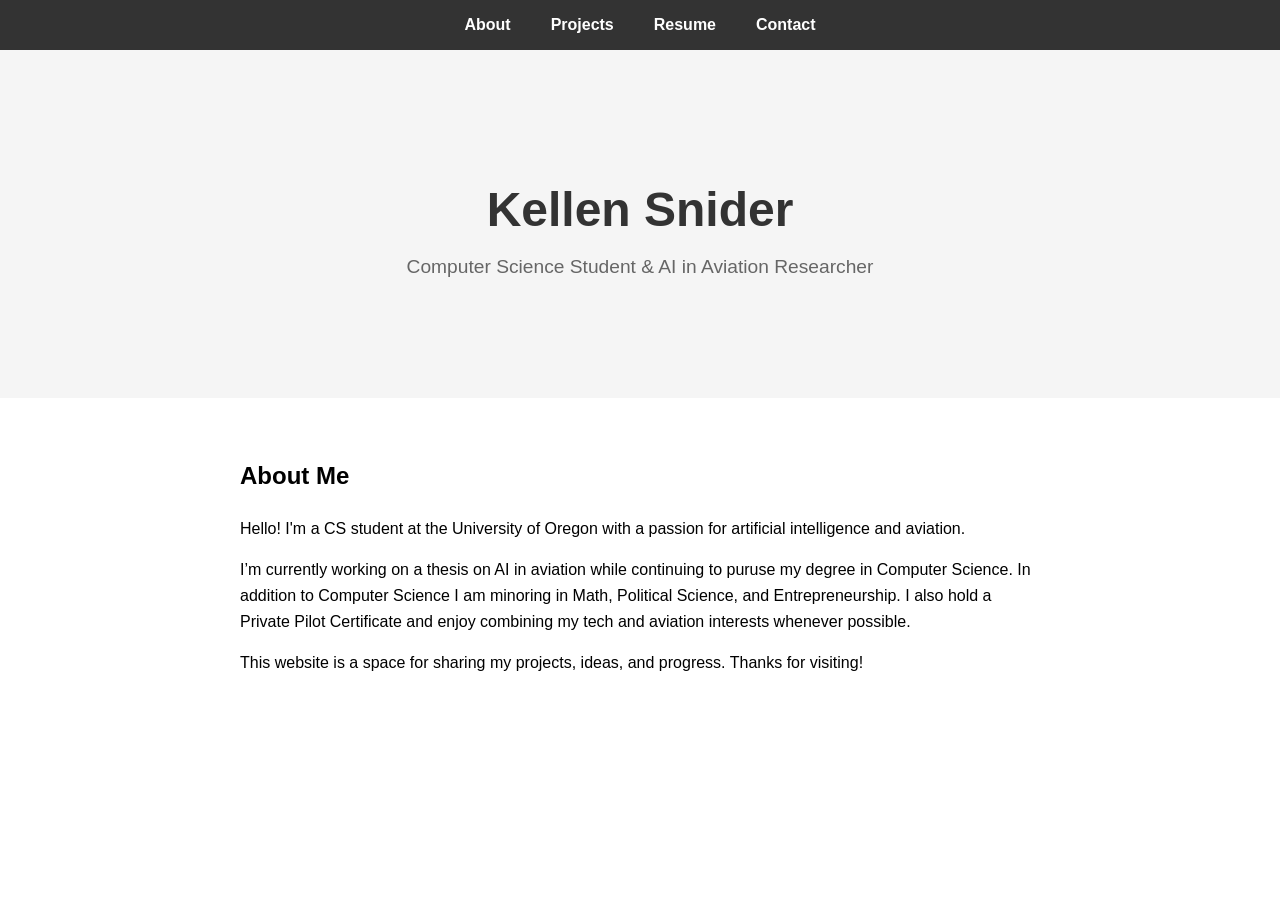
==== index.html @ f3669390 "Initial commit" ====
<!DOCTYPE html>
<html lang="en">
<head>
  <meta charset="UTF-8" />
  <meta name="viewport" content="width=device-width, initial-scale=1.0"/>
  <title>About Me</title>
  <link rel="stylesheet" href="styles.css" /> <!-- Optional: external CSS file -->
  <style>
    body {
      margin: 0;
      font-family: Arial, sans-serif;
    }

    nav {
      background-color: #333;
      padding: 1em;
    }

    nav ul {
      list-style: none;
      display: flex;
      justify-content: center;
      margin: 0;
      padding: 0;
    }

    nav ul li {
      margin: 0 20px;
    }

    nav ul li a {
      color: white;
      text-decoration: none;
      font-weight: bold;
    }

    nav ul li a:hover {
      color: #00bcd4;
    }

    .hero {
      text-align: center;
      padding: 100px 20px;
      background: #f5f5f5;
      color: #333;
    }

    .hero h1 {
      font-size: 3em;
      margin-bottom: 0.2em;
    }

    .hero p {
      font-size: 1.2em;
      color: #666;
    }

    .content {
      padding: 40px;
      max-width: 800px;
      margin: auto;
      line-height: 1.6;
    }
  </style>
</head>
<body>

  <!-- Navigation Bar -->
  <nav>
    <ul>
      <li><a href="index.html">About</a></li>
      <li><a href="projects.html">Projects</a></li>
      <li><a href="resume.html">Resume</a></li>
      <li><a href="contact.html">Contact</a></li>
    </ul>
  </nav>

  <!-- Hero Section -->
  <header class="hero">
    <h1>Kellen Snider</h1>
    <p>Computer Science Student & AI in Aviation Researcher</p>
  </header>

  <!-- About Page Content -->
  <div class="content">
    <h2>About Me</h2>
    <p>Hello! I'm a CS student at the University of Oregon with a passion for artificial intelligence and aviation.</p>
    <p>I’m currently working on a thesis on AI in aviation while continuing to puruse my degree in Computer Science. In addition to Computer Science I am minoring in Math, Political Science, and Entrepreneurship. I also hold a Private Pilot Certificate and enjoy combining my tech and aviation interests whenever possible.</p>
    <p>This website is a space for sharing my projects, ideas, and progress. Thanks for visiting!</p>
  </div>

</body>
</html>
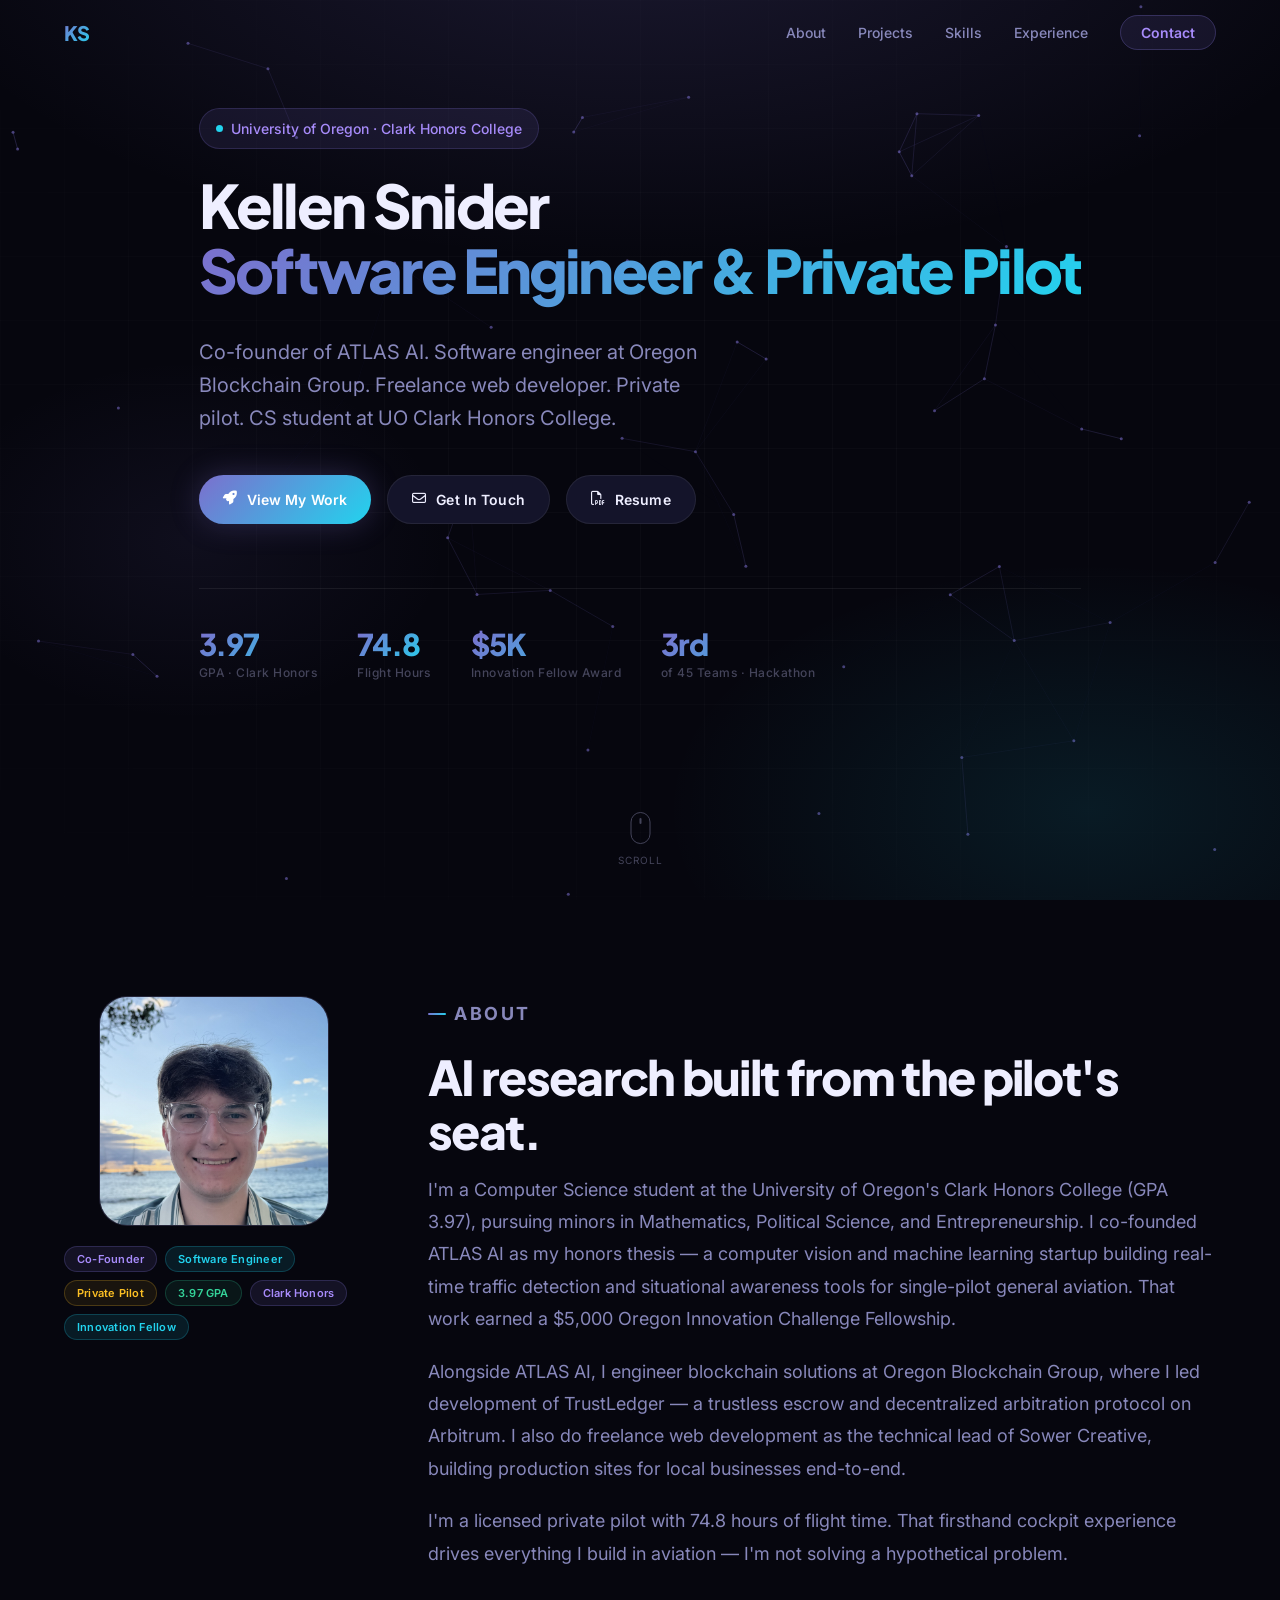
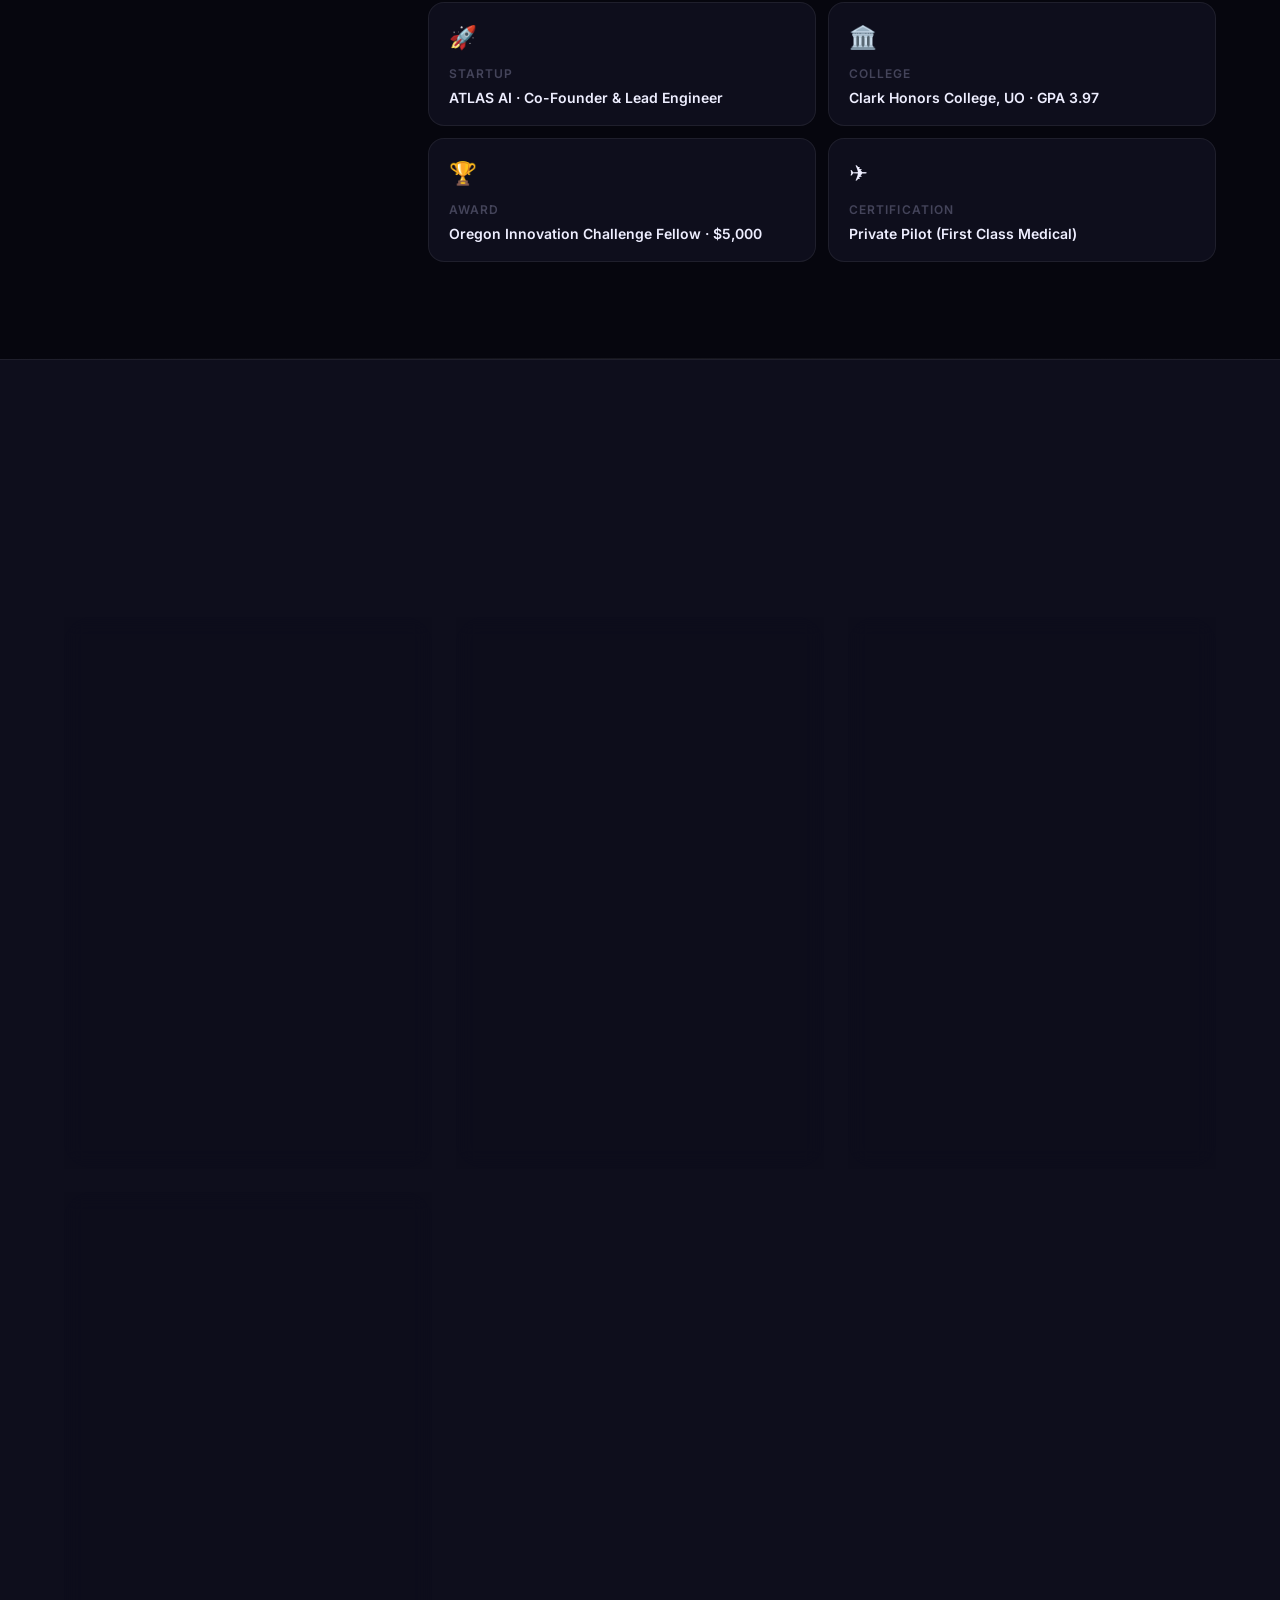
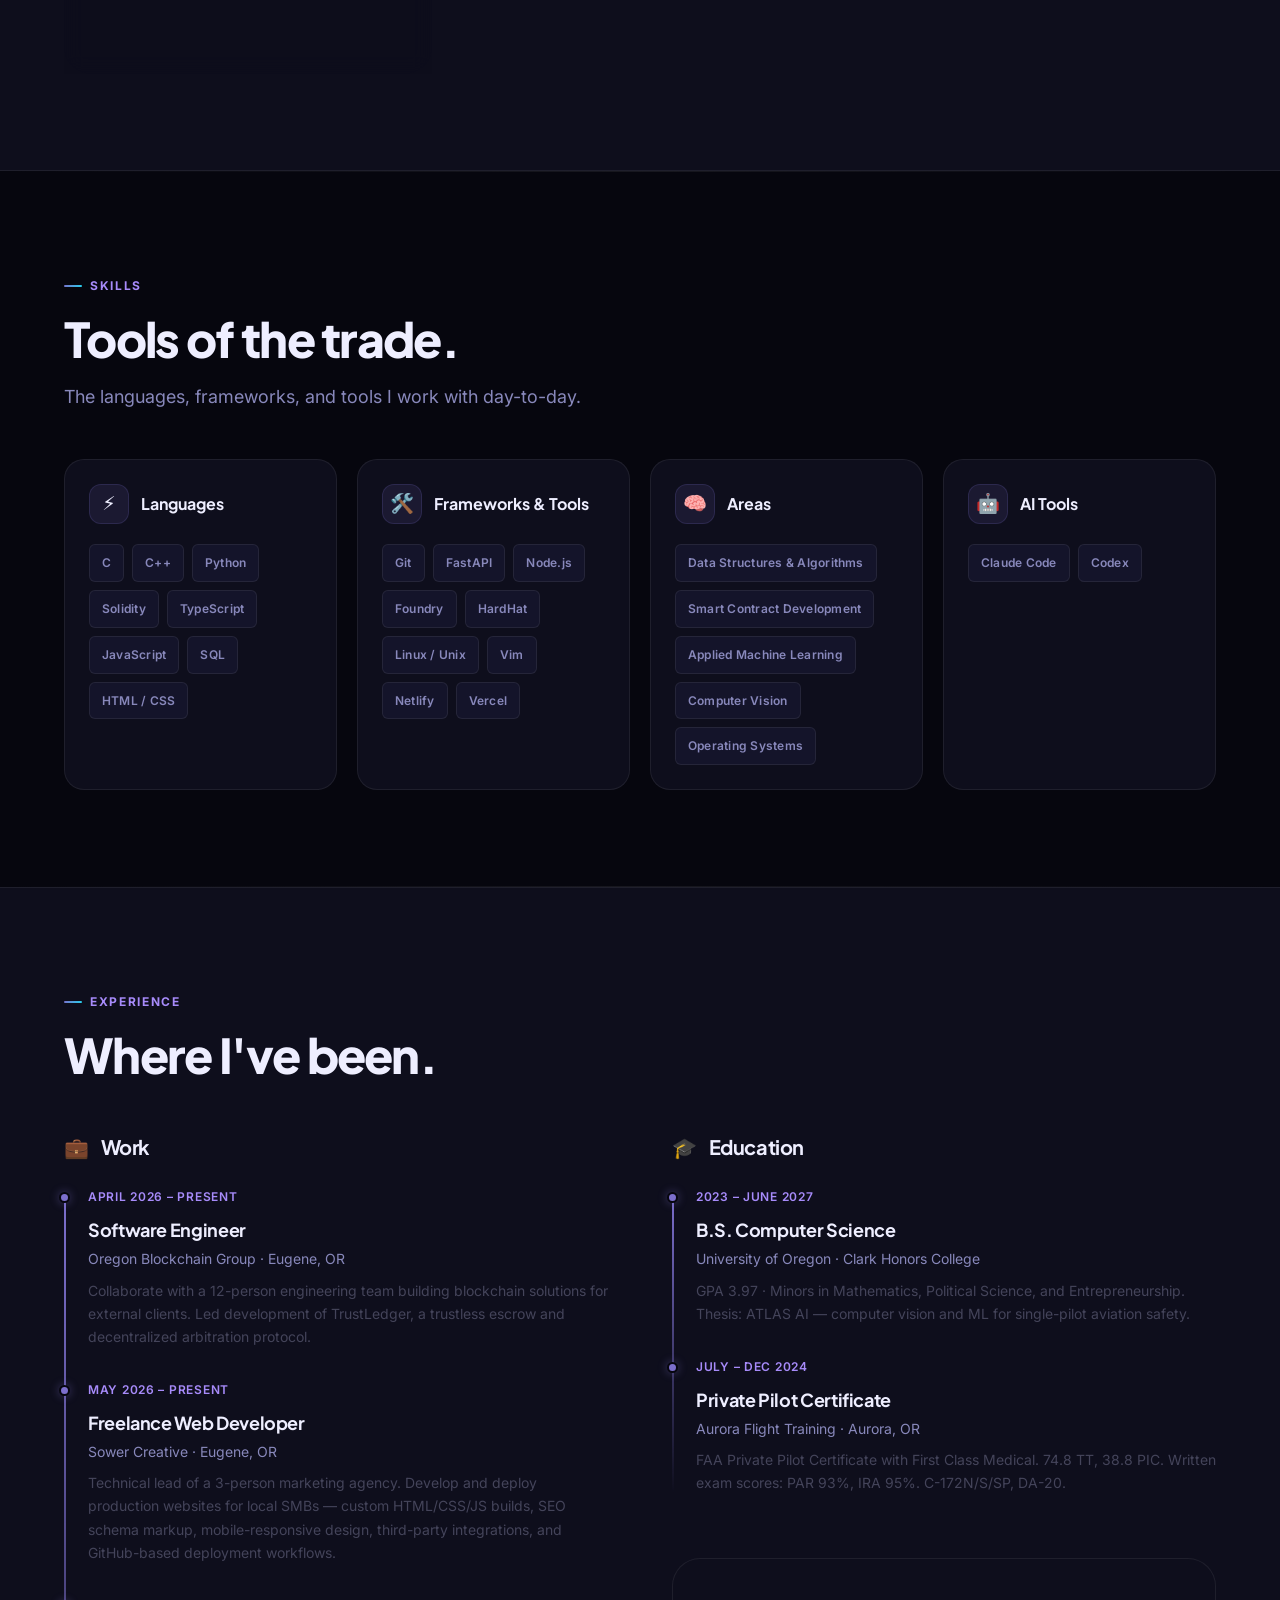
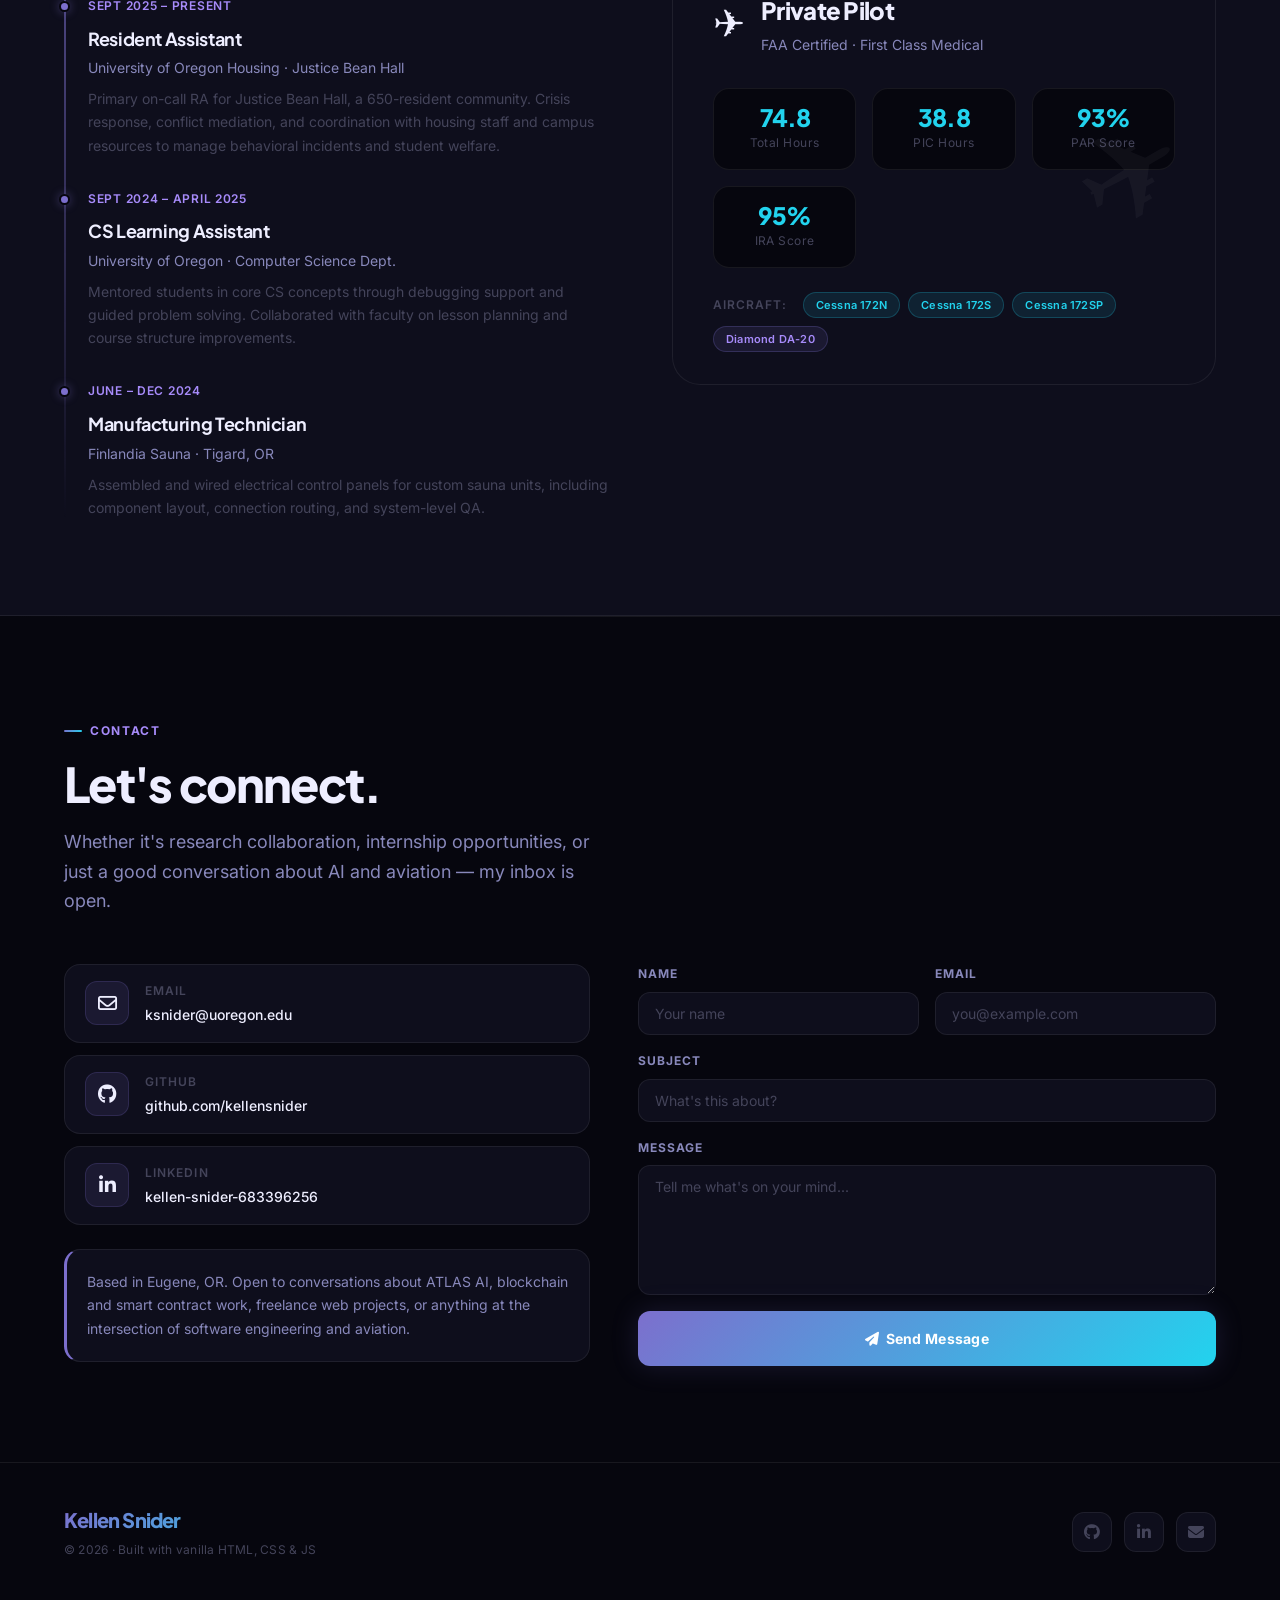
==== commit d292a765: "Update website with latest content and assets Co-Authored-By: Claude Sonnet 4.6 <noreply@anthropic.c" ====
--- a/index.html
+++ b/index.html
@@ -2,93 +2,803 @@
 <html lang="en">
 <head>
   <meta charset="UTF-8" />
-  <meta name="viewport" content="width=device-width, initial-scale=1.0"/>
-  <title>About Me</title>
-  <link rel="stylesheet" href="styles.css" /> <!-- Optional: external CSS file -->
-  <style>
-    body {
-      margin: 0;
-      font-family: Arial, sans-serif;
-    }
-
-    nav {
-      background-color: #333;
-      padding: 1em;
-    }
-
-    nav ul {
-      list-style: none;
-      display: flex;
-      justify-content: center;
-      margin: 0;
-      padding: 0;
-    }
-
-    nav ul li {
-      margin: 0 20px;
-    }
-
-    nav ul li a {
-      color: white;
-      text-decoration: none;
-      font-weight: bold;
-    }
-
-    nav ul li a:hover {
-      color: #00bcd4;
-    }
-
-    .hero {
-      text-align: center;
-      padding: 100px 20px;
-      background: #f5f5f5;
-      color: #333;
-    }
-
-    .hero h1 {
-      font-size: 3em;
-      margin-bottom: 0.2em;
-    }
-
-    .hero p {
-      font-size: 1.2em;
-      color: #666;
-    }
-
-    .content {
-      padding: 40px;
-      max-width: 800px;
-      margin: auto;
-      line-height: 1.6;
-    }
-  </style>
+  <meta name="viewport" content="width=device-width, initial-scale=1.0" />
+  <title>Kellen Snider — CS Student &amp; AI Researcher</title>
+  <meta name="description" content="Kellen Snider — Computer Science student at University of Oregon, AI in aviation researcher, and private pilot building at the intersection of intelligent systems and flight." />
+  <meta name="theme-color" content="#06060e" />
+
+  <!-- Open Graph -->
+  <meta property="og:title"       content="Kellen Snider — CS Student &amp; AI Researcher" />
+  <meta property="og:description" content="Portfolio of Kellen Snider: CS student, AI in aviation researcher, private pilot." />
+  <meta property="og:type"        content="website" />
+
+  <!-- Fonts -->
+  <link rel="preconnect" href="https://fonts.googleapis.com" />
+  <link rel="preconnect" href="https://fonts.gstatic.com" crossorigin />
+  <link href="https://fonts.googleapis.com/css2?family=Plus+Jakarta+Sans:wght@400;500;600;700;800&family=Inter:wght@400;500;600&display=swap" rel="stylesheet" />
+
+  <!-- Icons -->
+  <link rel="stylesheet" href="https://cdnjs.cloudflare.com/ajax/libs/font-awesome/6.5.0/css/all.min.css" />
+
+  <!-- Stylesheet -->
+  <link rel="stylesheet" href="style.css" />
 </head>
-<body>
-
-  <!-- Navigation Bar -->
-  <nav>
-    <ul>
-      <li><a href="index.html">About</a></li>
-      <li><a href="projects.html">Projects</a></li>
-      <li><a href="resume.html">Resume</a></li>
-      <li><a href="contact.html">Contact</a></li>
-    </ul>
+<body class="loading">
+
+  <!-- =============================================
+       PAGE LOADER
+       ============================================= -->
+  <div id="page-loader" class="page-loader" role="status" aria-label="Loading">
+    <div class="loader-inner">
+      <span class="loader-logo">KS</span>
+      <div class="loader-bar"><div class="loader-bar-fill"></div></div>
+    </div>
+  </div>
+
+  <!-- =============================================
+       NAVIGATION
+       ============================================= -->
+  <nav id="main-nav" class="nav" aria-label="Main navigation">
+    <div class="nav-inner">
+      <a href="#hero" class="nav-logo" aria-label="Kellen Snider – home">KS</a>
+
+      <button
+        id="nav-toggle"
+        class="nav-toggle"
+        aria-label="Toggle navigation menu"
+        aria-controls="nav-links"
+        aria-expanded="false"
+      >
+        <span></span>
+        <span></span>
+        <span></span>
+      </button>
+
+      <ul id="nav-links" class="nav-links" role="list">
+        <li><a href="#about"      class="nav-link">About</a></li>
+        <li><a href="#projects"   class="nav-link">Projects</a></li>
+        <li><a href="#skills"     class="nav-link">Skills</a></li>
+        <li><a href="#experience" class="nav-link">Experience</a></li>
+        <li><a href="#contact"    class="nav-cta">Contact</a></li>
+      </ul>
+    </div>
   </nav>
 
-  <!-- Hero Section -->
-  <header class="hero">
-    <h1>Kellen Snider</h1>
-    <p>Computer Science Student & AI in Aviation Researcher</p>
-  </header>
-
-  <!-- About Page Content -->
-  <div class="content">
-    <h2>About Me</h2>
-    <p>Hello! I'm a CS student at the University of Oregon with a passion for artificial intelligence and aviation.</p>
-    <p>I’m currently working on a thesis on AI in aviation while continuing to puruse my degree in Computer Science. In addition to Computer Science I am minoring in Math, Political Science, and Entrepreneurship. I also hold a Private Pilot Certificate and enjoy combining my tech and aviation interests whenever possible.</p>
-    <p>This website is a space for sharing my projects, ideas, and progress. Thanks for visiting!</p>
-  </div>
-
+  <main>
+
+    <!-- =============================================
+         HERO
+         ============================================= -->
+    <section id="hero" class="hero" aria-label="Introduction">
+      <canvas id="hero-canvas" aria-hidden="true"></canvas>
+      <div class="hero-gradient-layer" aria-hidden="true"></div>
+      <div class="hero-grid-layer"     aria-hidden="true"></div>
+
+      <div class="hero-content">
+        <div class="hero-badge" aria-label="Affiliation">
+          <span class="badge-pulse" aria-hidden="true"></span>
+          University of Oregon &middot; Clark Honors College
+        </div>
+
+        <h1 class="hero-title">
+          <span class="hero-title-line1">Kellen Snider</span>
+          <span class="hero-title-line2">Software Engineer &amp; Private&nbsp;Pilot</span>
+        </h1>
+
+        <p class="hero-subtitle">
+          Co-founder of ATLAS AI. Software engineer at Oregon Blockchain Group.
+          Freelance web developer. Private pilot. CS student at UO Clark Honors College.
+        </p>
+
+        <div class="hero-actions">
+          <a href="#projects" class="btn btn-primary">
+            <i class="fa-solid fa-rocket" aria-hidden="true"></i>
+            View My Work
+          </a>
+          <a href="#contact" class="btn btn-secondary">
+            <i class="fa-regular fa-envelope" aria-hidden="true"></i>
+            Get In Touch
+          </a>
+          <a href="Kellen Snider Resume - Spring 2026.pdf" download class="btn btn-secondary">
+            <i class="fa-regular fa-file-pdf" aria-hidden="true"></i>
+            Resume
+          </a>
+        </div>
+
+        <div class="hero-stats" aria-label="Quick stats">
+          <div class="hero-stat">
+            <div class="hero-stat-number">3.97</div>
+            <div class="hero-stat-label">GPA &middot; Clark Honors</div>
+          </div>
+          <div class="hero-stat">
+            <div class="hero-stat-number">74.8</div>
+            <div class="hero-stat-label">Flight Hours</div>
+          </div>
+          <div class="hero-stat">
+            <div class="hero-stat-number">$5K</div>
+            <div class="hero-stat-label">Innovation Fellow Award</div>
+          </div>
+          <div class="hero-stat">
+            <div class="hero-stat-number">3rd</div>
+            <div class="hero-stat-label">of 45 Teams &middot; Hackathon</div>
+          </div>
+        </div>
+      </div>
+
+      <div class="scroll-hint" aria-hidden="true">
+        <div class="scroll-mouse"><div class="scroll-wheel"></div></div>
+        <span>Scroll</span>
+      </div>
+    </section>
+
+    <!-- =============================================
+         ABOUT
+         ============================================= -->
+    <section id="about" class="section" aria-label="About me">
+      <div class="container">
+        <div class="about-layout">
+
+          <!-- Sidebar / Avatar -->
+          <div class="about-sidebar reveal">
+            <div class="about-avatar" aria-label="Kellen Snider">
+              <img src="IMG_7885.jpeg" alt="Kellen Snider" class="avatar-photo" />
+            </div>
+            <div class="about-badges" aria-label="Tags">
+              <span class="chip chip-purple">Co-Founder</span>
+              <span class="chip chip-cyan">Software Engineer</span>
+              <span class="chip chip-amber">Private Pilot</span>
+              <span class="chip chip-emerald">3.97 GPA</span>
+              <span class="chip chip-purple">Clark Honors</span>
+              <span class="chip chip-cyan">Innovation Fellow</span>
+            </div>
+          </div>
+
+          <!-- Text content -->
+          <div class="about-text">
+            <div class="reveal">
+              <p class="section-eyebrow">About</p>
+              <h2 class="section-title">AI research built from the pilot's seat.</h2>
+            </div>
+
+            <div class="reveal reveal-delay-1">
+              <p>
+                I'm a Computer Science student at the University of Oregon's Clark Honors College
+                (GPA 3.97), pursuing minors in Mathematics, Political Science, and Entrepreneurship.
+                I co-founded ATLAS AI as my honors thesis — a computer vision and machine learning
+                startup building real-time traffic detection and situational awareness tools for
+                single-pilot general aviation. That work earned a $5,000 Oregon Innovation Challenge
+                Fellowship.
+              </p>
+              <p>
+                Alongside ATLAS AI, I engineer blockchain solutions at Oregon Blockchain Group,
+                where I led development of TrustLedger — a trustless escrow and decentralized
+                arbitration protocol on Arbitrum. I also do freelance web development as the
+                technical lead of Sower Creative, building production sites for local businesses
+                end-to-end.
+              </p>
+              <p>
+                I'm a licensed private pilot with 74.8 hours of flight time. That firsthand
+                cockpit experience drives everything I build in aviation — I'm not solving a
+                hypothetical problem.
+              </p>
+            </div>
+
+            <div class="about-highlights reveal reveal-delay-2" aria-label="Key facts">
+              <div class="highlight-card">
+                <span class="highlight-icon" aria-hidden="true">🚀</span>
+                <div class="highlight-label">Startup</div>
+                <div class="highlight-value">ATLAS AI &middot; Co-Founder &amp; Lead Engineer</div>
+              </div>
+              <div class="highlight-card">
+                <span class="highlight-icon" aria-hidden="true">🏛️</span>
+                <div class="highlight-label">College</div>
+                <div class="highlight-value">Clark Honors College, UO &middot; GPA 3.97</div>
+              </div>
+              <div class="highlight-card">
+                <span class="highlight-icon" aria-hidden="true">🏆</span>
+                <div class="highlight-label">Award</div>
+                <div class="highlight-value">Oregon Innovation Challenge Fellow &middot; $5,000</div>
+              </div>
+              <div class="highlight-card">
+                <span class="highlight-icon" aria-hidden="true">✈️</span>
+                <div class="highlight-label">Certification</div>
+                <div class="highlight-value">Private Pilot (First Class Medical)</div>
+              </div>
+            </div>
+          </div>
+
+        </div>
+      </div>
+    </section>
+
+    <div class="section-divider" aria-hidden="true"></div>
+
+    <!-- =============================================
+         PROJECTS
+         ============================================= -->
+    <section id="projects" class="section projects-section" aria-label="Projects">
+      <div class="container">
+
+        <div class="projects-header">
+          <div class="reveal">
+            <p class="section-eyebrow">Projects</p>
+            <h2 class="section-title">What I've been building.</h2>
+          </div>
+          <a
+            href="https://github.com/kellensnider"
+            target="_blank"
+            rel="noopener noreferrer"
+            class="btn btn-secondary reveal"
+            aria-label="View all projects on GitHub"
+          >
+            <i class="fa-brands fa-github" aria-hidden="true"></i>
+            GitHub Profile
+          </a>
+        </div>
+
+        <div class="projects-grid">
+
+          <!-- Project 1 -->
+          <article class="project-card reveal">
+            <div class="project-top">
+              <div class="project-icon" aria-hidden="true">📈</div>
+              <div class="project-actions">
+                <a
+                  href="https://github.com/kellensnider/Quackhacks2025_Market_Confidence"
+                  target="_blank"
+                  rel="noopener noreferrer"
+                  class="icon-btn"
+                  aria-label="View Market Confidence Analyzer on GitHub"
+                >
+                  <i class="fa-brands fa-github" aria-hidden="true"></i>
+                </a>
+              </div>
+            </div>
+            <div class="project-award" aria-label="Award">🏆 3rd Place &mdash; QuackHacks 2025</div>
+            <h3 class="project-title">Market Confidence Analyzer</h3>
+            <p class="project-desc">
+              Real-time market confidence scoring system (0&ndash;100) that merges stock, crypto,
+              housing, bonds, and Polymarket data via a FastAPI backend and streamlined HTML/JS
+              interface. Built as a 2-person team in 24 hours, placing 3rd out of 45 teams.
+            </p>
+            <div class="project-tags" aria-label="Technologies">
+              <span class="tag">Python</span>
+              <span class="tag">FastAPI</span>
+              <span class="tag">REST APIs</span>
+              <span class="tag">HTML/JS</span>
+              <span class="tag">Polymarket</span>
+              <span class="tag">Data Aggregation</span>
+            </div>
+          </article>
+
+          <!-- Project 2 -->
+          <article class="project-card reveal reveal-delay-1">
+            <div class="project-top">
+              <div class="project-icon" aria-hidden="true">🛩️</div>
+              <div class="project-actions">
+                <a
+                  href="https://docs.google.com/document/d/1oKL0tudjO8QIQTPwwU-XqL9Qgk79S9ug/edit?usp=sharing"
+                  target="_blank"
+                  rel="noopener noreferrer"
+                  class="icon-btn"
+                  aria-label="View thesis"
+                >
+                  <i class="fa-solid fa-arrow-up-right-from-square" aria-hidden="true"></i>
+                </a>
+              </div>
+            </div>
+            <div class="project-award" aria-label="Award">🏆 Oregon Innovation Challenge Fellow &middot; $5,000</div>
+            <h3 class="project-title">ATLAS AI</h3>
+            <p class="project-desc">
+              Co-Founder &amp; Lead Engineer. Building computer vision and ML systems for
+              real-time traffic detection and enhanced situational awareness in single-pilot
+              general aviation, targeting integration with live cockpit displays. Leading a
+              small engineering team across UO faculty, certified flight instructors, and
+              aviation industry advisors. Clark Honors College thesis.
+            </p>
+            <div class="project-tags" aria-label="Technologies">
+              <span class="tag">Computer Vision</span>
+              <span class="tag">Machine Learning</span>
+              <span class="tag">Python</span>
+              <span class="tag">Real-Time Systems</span>
+              <span class="tag">Aviation</span>
+            </div>
+          </article>
+
+          <!-- Project: TrustLedger -->
+          <article class="project-card reveal reveal-delay-2">
+            <div class="project-top">
+              <div class="project-icon" aria-hidden="true">⛓️</div>
+              <div class="project-actions"></div>
+            </div>
+            <div class="project-award" aria-label="Type">🔗 Oregon Blockchain Group</div>
+            <h3 class="project-title">TrustLedger</h3>
+            <p class="project-desc">
+              Trustless escrow and decentralized arbitration protocol on Arbitrum, built with
+              Solidity, Foundry, and HardHat. On-chain arbitration via Chainlink VRF with staked
+              juror committees, slashing, and a 72-hour appeal mechanism. Hybrid IPFS/on-chain
+              storage with tamper-evident document hashing and linear partial-completion payouts.
+            </p>
+            <div class="project-tags" aria-label="Technologies">
+              <span class="tag">Solidity</span>
+              <span class="tag">Arbitrum</span>
+              <span class="tag">Foundry</span>
+              <span class="tag">HardHat</span>
+              <span class="tag">Chainlink VRF</span>
+              <span class="tag">IPFS</span>
+            </div>
+          </article>
+
+          <!-- Project 4 -->
+          <article class="project-card reveal reveal-delay-3">
+            <div class="project-top">
+              <div class="project-icon" aria-hidden="true">🏕️</div>
+              <div class="project-actions">
+                <a
+                  href="https://trailfeathers.github.io"
+                  target="_blank"
+                  rel="noopener noreferrer"
+                  class="icon-btn"
+                  aria-label="Visit TrailFeathers live site"
+                >
+                  <i class="fa-solid fa-arrow-up-right-from-square" aria-hidden="true"></i>
+                </a>
+                <a
+                  href="https://github.com/trailfeathers/trailfeathers.github.io"
+                  target="_blank"
+                  rel="noopener noreferrer"
+                  class="icon-btn"
+                  aria-label="View TrailFeathers on GitHub"
+                >
+                  <i class="fa-brands fa-github" aria-hidden="true"></i>
+                </a>
+              </div>
+            </div>
+            <div class="project-award" aria-label="Type">👥 4-Person Collaborative Project</div>
+            <h3 class="project-title">TrailFeathers</h3>
+            <p class="project-desc">
+              Full-stack backpacking trip planner for outdoor enthusiasts. Manage gear inventories
+              by category and weight, create collaborative trips, invite fellow hikers, and get
+              AI-generated trail summaries powered by the OpenAI API — all backed by a Flask +
+              PostgreSQL stack.
+            </p>
+            <div class="project-tags" aria-label="Technologies">
+              <span class="tag">Python</span>
+              <span class="tag">Flask</span>
+              <span class="tag">PostgreSQL</span>
+              <span class="tag">JavaScript</span>
+              <span class="tag">OpenAI API</span>
+              <span class="tag">HTML/CSS</span>
+            </div>
+          </article>
+
+        </div>
+      </div>
+    </section>
+
+    <div class="section-divider" aria-hidden="true"></div>
+
+    <!-- =============================================
+         SKILLS
+         ============================================= -->
+    <section id="skills" class="section" aria-label="Skills and technologies">
+      <div class="container">
+
+        <div class="reveal">
+          <p class="section-eyebrow">Skills</p>
+          <h2 class="section-title">Tools of the trade.</h2>
+          <p class="section-subtitle">The languages, frameworks, and tools I work with day-to-day.</p>
+        </div>
+
+        <div class="skills-grid" aria-label="Skill categories">
+
+          <div class="skill-category reveal reveal-delay-1">
+            <div class="skill-cat-header">
+              <div class="skill-cat-icon" aria-hidden="true">⚡</div>
+              <h3 class="skill-cat-title">Languages</h3>
+            </div>
+            <div class="skill-pills">
+              <span class="skill-pill">C</span>
+              <span class="skill-pill">C++</span>
+              <span class="skill-pill">Python</span>
+              <span class="skill-pill">Solidity</span>
+              <span class="skill-pill">TypeScript</span>
+              <span class="skill-pill">JavaScript</span>
+              <span class="skill-pill">SQL</span>
+              <span class="skill-pill">HTML / CSS</span>
+            </div>
+          </div>
+
+          <div class="skill-category reveal reveal-delay-2">
+            <div class="skill-cat-header">
+              <div class="skill-cat-icon" aria-hidden="true">🛠️</div>
+              <h3 class="skill-cat-title">Frameworks &amp; Tools</h3>
+            </div>
+            <div class="skill-pills">
+              <span class="skill-pill">Git</span>
+              <span class="skill-pill">FastAPI</span>
+              <span class="skill-pill">Node.js</span>
+              <span class="skill-pill">Foundry</span>
+              <span class="skill-pill">HardHat</span>
+              <span class="skill-pill">Linux / Unix</span>
+              <span class="skill-pill">Vim</span>
+              <span class="skill-pill">Netlify</span>
+              <span class="skill-pill">Vercel</span>
+            </div>
+          </div>
+
+          <div class="skill-category reveal reveal-delay-3">
+            <div class="skill-cat-header">
+              <div class="skill-cat-icon" aria-hidden="true">🧠</div>
+              <h3 class="skill-cat-title">Areas</h3>
+            </div>
+            <div class="skill-pills">
+              <span class="skill-pill">Data Structures &amp; Algorithms</span>
+              <span class="skill-pill">Smart Contract Development</span>
+              <span class="skill-pill">Applied Machine Learning</span>
+              <span class="skill-pill">Computer Vision</span>
+              <span class="skill-pill">Operating Systems</span>
+            </div>
+          </div>
+
+          <div class="skill-category reveal reveal-delay-4">
+            <div class="skill-cat-header">
+              <div class="skill-cat-icon" aria-hidden="true">🤖</div>
+              <h3 class="skill-cat-title">AI Tools</h3>
+            </div>
+            <div class="skill-pills">
+              <span class="skill-pill">Claude Code</span>
+              <span class="skill-pill">Codex</span>
+            </div>
+          </div>
+
+        </div>
+      </div>
+    </section>
+
+    <div class="section-divider" aria-hidden="true"></div>
+
+    <!-- =============================================
+         EXPERIENCE
+         ============================================= -->
+    <section id="experience" class="section experience-section" aria-label="Experience and education">
+      <div class="container">
+
+        <div class="reveal">
+          <p class="section-eyebrow">Experience</p>
+          <h2 class="section-title">Where I've been.</h2>
+        </div>
+
+        <div class="timeline-layout">
+
+          <!-- Work -->
+          <div>
+            <h3 class="timeline-col-title reveal">
+              <span class="timeline-col-title-icon" aria-hidden="true">💼</span>
+              Work
+            </h3>
+            <div class="timeline">
+
+              <div class="timeline-item reveal">
+                <div class="timeline-dot" aria-hidden="true"></div>
+                <p class="timeline-period">April 2026 &ndash; Present</p>
+                <h4 class="timeline-role">Software Engineer</h4>
+                <p class="timeline-org">Oregon Blockchain Group &middot; Eugene, OR</p>
+                <p class="timeline-notes">
+                  Collaborate with a 12-person engineering team building blockchain solutions
+                  for external clients. Led development of TrustLedger, a trustless escrow
+                  and decentralized arbitration protocol.
+                </p>
+              </div>
+
+              <div class="timeline-item reveal reveal-delay-1">
+                <div class="timeline-dot" aria-hidden="true"></div>
+                <p class="timeline-period">May 2026 &ndash; Present</p>
+                <h4 class="timeline-role">Freelance Web Developer</h4>
+                <p class="timeline-org">Sower Creative &middot; Eugene, OR</p>
+                <p class="timeline-notes">
+                  Technical lead of a 3-person marketing agency. Develop and deploy production
+                  websites for local SMBs — custom HTML/CSS/JS builds, SEO schema markup,
+                  mobile-responsive design, third-party integrations, and GitHub-based
+                  deployment workflows.
+                </p>
+              </div>
+
+              <div class="timeline-item reveal reveal-delay-2">
+                <div class="timeline-dot" aria-hidden="true"></div>
+                <p class="timeline-period">Sept 2025 &ndash; Present</p>
+                <h4 class="timeline-role">Resident Assistant</h4>
+                <p class="timeline-org">University of Oregon Housing &middot; Justice Bean Hall</p>
+                <p class="timeline-notes">
+                  Primary on-call RA for Justice Bean Hall, a 650-resident community. Crisis
+                  response, conflict mediation, and coordination with housing staff and campus
+                  resources to manage behavioral incidents and student welfare.
+                </p>
+              </div>
+
+              <div class="timeline-item reveal reveal-delay-3">
+                <div class="timeline-dot" aria-hidden="true"></div>
+                <p class="timeline-period">Sept 2024 &ndash; April 2025</p>
+                <h4 class="timeline-role">CS Learning Assistant</h4>
+                <p class="timeline-org">University of Oregon &middot; Computer Science Dept.</p>
+                <p class="timeline-notes">
+                  Mentored students in core CS concepts through debugging support and guided
+                  problem solving. Collaborated with faculty on lesson planning and course
+                  structure improvements.
+                </p>
+              </div>
+
+              <div class="timeline-item reveal reveal-delay-4">
+                <div class="timeline-dot" aria-hidden="true"></div>
+                <p class="timeline-period">June &ndash; Dec 2024</p>
+                <h4 class="timeline-role">Manufacturing Technician</h4>
+                <p class="timeline-org">Finlandia Sauna &middot; Tigard, OR</p>
+                <p class="timeline-notes">
+                  Assembled and wired electrical control panels for custom sauna units,
+                  including component layout, connection routing, and system-level QA.
+                </p>
+              </div>
+
+            </div>
+          </div>
+
+          <!-- Education + Aviation -->
+          <div>
+            <h3 class="timeline-col-title reveal">
+              <span class="timeline-col-title-icon" aria-hidden="true">🎓</span>
+              Education
+            </h3>
+            <div class="timeline">
+
+              <div class="timeline-item reveal">
+                <div class="timeline-dot" aria-hidden="true"></div>
+                <p class="timeline-period">2023 &ndash; June 2027</p>
+                <h4 class="timeline-role">B.S. Computer Science</h4>
+                <p class="timeline-org">University of Oregon &middot; Clark Honors College</p>
+                <p class="timeline-notes">
+                  GPA 3.97 &middot; Minors in Mathematics, Political Science, and Entrepreneurship.
+                  Thesis: ATLAS AI — computer vision and ML for single-pilot aviation safety.
+                </p>
+              </div>
+
+              <div class="timeline-item reveal reveal-delay-1">
+                <div class="timeline-dot" aria-hidden="true"></div>
+                <p class="timeline-period">July &ndash; Dec 2024</p>
+                <h4 class="timeline-role">Private Pilot Certificate</h4>
+                <p class="timeline-org">Aurora Flight Training &middot; Aurora, OR</p>
+                <p class="timeline-notes">
+                  FAA Private Pilot Certificate with First Class Medical. 74.8 TT, 38.8 PIC.
+                  Written exam scores: PAR 93%, IRA 95%. C-172N/S/SP, DA-20.
+                </p>
+              </div>
+
+            </div>
+
+            <!-- Aviation stats card -->
+            <div class="aviation-card reveal reveal-delay-2" aria-label="Aviation credentials">
+              <div class="aviation-header">
+                <span class="aviation-icon" aria-hidden="true">✈️</span>
+                <div>
+                  <h4 class="aviation-card-title">Private Pilot</h4>
+                  <p class="aviation-card-sub">FAA Certified &middot; First Class Medical</p>
+                </div>
+              </div>
+
+              <div class="aviation-stats" aria-label="Flight statistics">
+                <div class="av-stat">
+                  <div class="av-stat-num">74.8</div>
+                  <div class="av-stat-label">Total Hours</div>
+                </div>
+                <div class="av-stat">
+                  <div class="av-stat-num">38.8</div>
+                  <div class="av-stat-label">PIC Hours</div>
+                </div>
+                <div class="av-stat">
+                  <div class="av-stat-num">93%</div>
+                  <div class="av-stat-label">PAR Score</div>
+                </div>
+                <div class="av-stat">
+                  <div class="av-stat-num">95%</div>
+                  <div class="av-stat-label">IRA Score</div>
+                </div>
+              </div>
+
+              <div class="aviation-aircraft" aria-label="Aircraft flown">
+                <span class="aviation-aircraft-label">Aircraft:</span>
+                <span class="chip chip-cyan">Cessna 172N</span>
+                <span class="chip chip-cyan">Cessna 172S</span>
+                <span class="chip chip-cyan">Cessna 172SP</span>
+                <span class="chip chip-purple">Diamond DA-20</span>
+              </div>
+            </div>
+
+          </div>
+        </div>
+
+      </div>
+    </section>
+
+    <div class="section-divider" aria-hidden="true"></div>
+
+    <!-- =============================================
+         CONTACT
+         ============================================= -->
+    <section id="contact" class="section" aria-label="Contact">
+      <div class="container">
+
+        <div class="reveal">
+          <p class="section-eyebrow">Contact</p>
+          <h2 class="section-title">Let's connect.</h2>
+          <p class="section-subtitle">
+            Whether it's research collaboration, internship opportunities, or just a good
+            conversation about AI and aviation — my inbox is open.
+          </p>
+        </div>
+
+        <div class="contact-layout">
+
+          <!-- Info -->
+          <div>
+            <div class="contact-items reveal reveal-delay-1">
+
+              <a href="mailto:ksnider@uoregon.edu" class="contact-item" aria-label="Send email">
+                <div class="contact-item-icon" aria-hidden="true">
+                  <i class="fa-regular fa-envelope"></i>
+                </div>
+                <div>
+                  <div class="contact-item-label">Email</div>
+                  <div class="contact-item-value">ksnider@uoregon.edu</div>
+                </div>
+              </a>
+
+              <a
+                href="https://github.com/kellensnider"
+                target="_blank"
+                rel="noopener noreferrer"
+                class="contact-item"
+                aria-label="GitHub profile"
+              >
+                <div class="contact-item-icon" aria-hidden="true">
+                  <i class="fa-brands fa-github"></i>
+                </div>
+                <div>
+                  <div class="contact-item-label">GitHub</div>
+                  <div class="contact-item-value">github.com/kellensnider</div>
+                </div>
+              </a>
+
+              <a
+                href="https://www.linkedin.com/in/kellen-snider-683396256/"
+                target="_blank"
+                rel="noopener noreferrer"
+                class="contact-item"
+                aria-label="LinkedIn profile"
+              >
+                <div class="contact-item-icon" aria-hidden="true">
+                  <i class="fa-brands fa-linkedin-in"></i>
+                </div>
+                <div>
+                  <div class="contact-item-label">LinkedIn</div>
+                  <div class="contact-item-value">kellen-snider-683396256</div>
+                </div>
+              </a>
+
+            </div>
+
+            <div class="contact-note reveal reveal-delay-2">
+              Based in Eugene, OR. Open to conversations about ATLAS AI, blockchain and smart
+              contract work, freelance web projects, or anything at the intersection of software
+              engineering and aviation.
+            </div>
+          </div>
+
+          <!-- Form -->
+          <form
+            id="contact-form"
+            class="contact-form reveal reveal-delay-2"
+            novalidate
+            aria-label="Contact form"
+          >
+            <div class="form-row">
+              <div class="form-group">
+                <label class="form-label" for="contact-name">Name</label>
+                <input
+                  id="contact-name"
+                  class="form-input"
+                  type="text"
+                  name="name"
+                  placeholder="Your name"
+                  required
+                  autocomplete="name"
+                />
+              </div>
+              <div class="form-group">
+                <label class="form-label" for="contact-email">Email</label>
+                <input
+                  id="contact-email"
+                  class="form-input"
+                  type="email"
+                  name="email"
+                  placeholder="you@example.com"
+                  required
+                  autocomplete="email"
+                />
+              </div>
+            </div>
+
+            <div class="form-group">
+              <label class="form-label" for="contact-subject">Subject</label>
+              <input
+                id="contact-subject"
+                class="form-input"
+                type="text"
+                name="subject"
+                placeholder="What's this about?"
+              />
+            </div>
+
+            <div class="form-group">
+              <label class="form-label" for="contact-message">Message</label>
+              <textarea
+                id="contact-message"
+                class="form-textarea"
+                name="message"
+                placeholder="Tell me what's on your mind..."
+                required
+              ></textarea>
+            </div>
+
+            <button type="submit" class="btn-form">
+              <i class="fa-solid fa-paper-plane" aria-hidden="true"></i>
+              &nbsp;Send Message
+            </button>
+          </form>
+
+        </div>
+      </div>
+    </section>
+
+  </main>
+
+  <!-- =============================================
+       FOOTER
+       ============================================= -->
+  <footer class="footer" aria-label="Site footer">
+    <div class="footer-inner">
+      <div class="footer-left">
+        <span class="footer-logo">Kellen Snider</span>
+        <span class="footer-copy">
+          &copy; <span id="footer-year"></span> &middot; Built with vanilla HTML, CSS &amp; JS
+        </span>
+      </div>
+
+      <nav class="footer-socials" aria-label="Social links">
+        <a
+          href="https://github.com/kellensnider"
+          target="_blank"
+          rel="noopener noreferrer"
+          class="social-btn"
+          aria-label="GitHub"
+        >
+          <i class="fa-brands fa-github" aria-hidden="true"></i>
+        </a>
+        <a
+          href="https://www.linkedin.com/in/kellen-snider-683396256/"
+          target="_blank"
+          rel="noopener noreferrer"
+          class="social-btn"
+          aria-label="LinkedIn"
+        >
+          <i class="fa-brands fa-linkedin-in" aria-hidden="true"></i>
+        </a>
+        <a href="mailto:ksnider@uoregon.edu" class="social-btn" aria-label="Email">
+          <i class="fa-solid fa-envelope" aria-hidden="true"></i>
+        </a>
+      </nav>
+    </div>
+  </footer>
+
+  <script>document.getElementById('footer-year').textContent = new Date().getFullYear();</script>
+  <script src="main.js"></script>
 </body>
 </html>
-
--- a/style.css
+++ b/style.css
@@ -0,0 +1,1497 @@
+/* ============================================
+   DESIGN SYSTEM — CSS CUSTOM PROPERTIES
+   ============================================ */
+:root {
+  /* Color Palette */
+  --color-bg:        #06060e;
+  --color-surface-1: #0e0e1c;
+  --color-surface-2: #14142a;
+  --color-surface-3: #1c1c38;
+  --color-border:       rgba(255, 255, 255, 0.07);
+  --color-border-hover: rgba(255, 255, 255, 0.15);
+
+  --color-text-primary:   #eeeeff;
+  --color-text-secondary: #8888bb;
+  --color-text-muted:     #44445a;
+
+  --color-accent:      #7c6fcd;
+  --color-accent-bright: #a78bfa;
+  --color-accent-dim:  rgba(124, 111, 205, 0.12);
+  --color-cyan:        #22d3ee;
+  --color-cyan-dim:    rgba(34, 211, 238, 0.10);
+  --color-emerald:     #34d399;
+  --color-amber:       #fbbf24;
+
+  /* Gradients */
+  --gradient-accent: linear-gradient(135deg, #7c6fcd 0%, #22d3ee 100%);
+  --gradient-accent-alt: linear-gradient(135deg, #a78bfa 0%, #38bdf8 100%);
+
+  /* Typography */
+  --font-display: 'Plus Jakarta Sans', system-ui, sans-serif;
+  --font-body:    'Inter', system-ui, sans-serif;
+  --font-mono:    'JetBrains Mono', 'Fira Code', monospace;
+
+  /* Type Scale */
+  --text-xs:   0.75rem;
+  --text-sm:   0.875rem;
+  --text-base: 1rem;
+  --text-lg:   1.125rem;
+  --text-xl:   1.25rem;
+  --text-2xl:  1.5rem;
+  --text-3xl:  1.875rem;
+  --text-4xl:  2.25rem;
+  --text-5xl:  3rem;
+  --text-6xl:  3.75rem;
+  --text-7xl:  4.5rem;
+
+  /* Spacing */
+  --space-1:  0.25rem;
+  --space-2:  0.5rem;
+  --space-3:  0.75rem;
+  --space-4:  1rem;
+  --space-5:  1.25rem;
+  --space-6:  1.5rem;
+  --space-8:  2rem;
+  --space-10: 2.5rem;
+  --space-12: 3rem;
+  --space-16: 4rem;
+  --space-20: 5rem;
+  --space-24: 6rem;
+  --space-32: 8rem;
+
+  /* Radii */
+  --radius-sm:   0.375rem;
+  --radius-md:   0.75rem;
+  --radius-lg:   1rem;
+  --radius-xl:   1.25rem;
+  --radius-2xl:  1.75rem;
+  --radius-full: 9999px;
+
+  /* Shadows */
+  --shadow-sm:          0 1px 3px rgba(0,0,0,0.6);
+  --shadow-md:          0 4px 20px rgba(0,0,0,0.5);
+  --shadow-lg:          0 8px 40px rgba(0,0,0,0.6);
+  --shadow-accent-glow: 0 0 40px rgba(124,111,205,0.18);
+  --shadow-card-hover:  0 24px 64px rgba(0,0,0,0.6), 0 0 0 1px rgba(124,111,205,0.2);
+
+  /* Transitions */
+  --transition-fast:   120ms ease;
+  --transition-base:   220ms ease;
+  --transition-slow:   380ms ease;
+  --ease-spring:       cubic-bezier(0.34, 1.56, 0.64, 1);
+}
+
+/* ============================================
+   RESET & BASE
+   ============================================ */
+*, *::before, *::after { box-sizing: border-box; margin: 0; padding: 0; }
+
+html {
+  scroll-behavior: smooth;
+  -webkit-font-smoothing: antialiased;
+  -moz-osx-font-smoothing: grayscale;
+}
+
+body {
+  font-family: var(--font-body);
+  background-color: var(--color-bg);
+  color: var(--color-text-primary);
+  line-height: 1.65;
+  overflow-x: hidden;
+}
+
+img { max-width: 100%; display: block; }
+a   { color: inherit; text-decoration: none; }
+ul, ol { list-style: none; }
+button { cursor: pointer; font: inherit; border: none; background: none; }
+
+/* Focus ring */
+:focus-visible {
+  outline: 2px solid var(--color-accent-bright);
+  outline-offset: 3px;
+  border-radius: var(--radius-sm);
+}
+
+/* Selection */
+::selection {
+  background: rgba(124, 111, 205, 0.3);
+  color: var(--color-text-primary);
+}
+
+/* ============================================
+   PAGE LOADER
+   ============================================ */
+.page-loader {
+  position: fixed;
+  inset: 0;
+  background: var(--color-bg);
+  z-index: 9999;
+  display: flex;
+  align-items: center;
+  justify-content: center;
+  transition: opacity 0.6s ease, visibility 0.6s ease;
+}
+
+.page-loader.hidden {
+  opacity: 0;
+  visibility: hidden;
+  pointer-events: none;
+}
+
+.loader-inner {
+  display: flex;
+  flex-direction: column;
+  align-items: center;
+  gap: var(--space-4);
+}
+
+.loader-logo {
+  font-family: var(--font-display);
+  font-weight: 800;
+  font-size: var(--text-3xl);
+  background: var(--gradient-accent);
+  -webkit-background-clip: text;
+  -webkit-text-fill-color: transparent;
+  background-clip: text;
+  letter-spacing: -0.04em;
+}
+
+.loader-bar {
+  width: 120px;
+  height: 2px;
+  background: var(--color-surface-3);
+  border-radius: var(--radius-full);
+  overflow: hidden;
+}
+
+.loader-bar-fill {
+  height: 100%;
+  background: var(--gradient-accent);
+  border-radius: var(--radius-full);
+  animation: loaderFill 0.8s ease forwards;
+}
+
+@keyframes loaderFill {
+  from { width: 0; }
+  to   { width: 100%; }
+}
+
+/* ============================================
+   NAVIGATION
+   ============================================ */
+.nav {
+  position: fixed;
+  top: 0;
+  left: 0;
+  right: 0;
+  z-index: 100;
+  padding: var(--space-4) 0;
+  transition: background var(--transition-slow), box-shadow var(--transition-slow), border-color var(--transition-slow);
+}
+
+.nav.scrolled {
+  background: rgba(6, 6, 14, 0.82);
+  backdrop-filter: blur(24px);
+  -webkit-backdrop-filter: blur(24px);
+  border-bottom: 1px solid var(--color-border);
+  box-shadow: 0 4px 32px rgba(0,0,0,0.4);
+  padding: var(--space-3) 0;
+}
+
+.nav-inner {
+  max-width: 1200px;
+  margin: 0 auto;
+  padding: 0 var(--space-6);
+  display: flex;
+  align-items: center;
+  justify-content: space-between;
+}
+
+.nav-logo {
+  font-family: var(--font-display);
+  font-weight: 800;
+  font-size: var(--text-xl);
+  background: var(--gradient-accent);
+  -webkit-background-clip: text;
+  -webkit-text-fill-color: transparent;
+  background-clip: text;
+  letter-spacing: -0.04em;
+  flex-shrink: 0;
+}
+
+.nav-links {
+  display: flex;
+  align-items: center;
+  gap: var(--space-8);
+}
+
+.nav-link {
+  font-size: var(--text-sm);
+  font-weight: 500;
+  color: var(--color-text-secondary);
+  transition: color var(--transition-base);
+  position: relative;
+  padding-bottom: 2px;
+}
+
+.nav-link::after {
+  content: '';
+  position: absolute;
+  bottom: -2px;
+  left: 0;
+  right: 0;
+  height: 2px;
+  background: var(--gradient-accent);
+  border-radius: var(--radius-full);
+  transform: scaleX(0);
+  transform-origin: left;
+  transition: transform var(--transition-base);
+}
+
+.nav-link:hover,
+.nav-link.active {
+  color: var(--color-text-primary);
+}
+
+.nav-link:hover::after,
+.nav-link.active::after {
+  transform: scaleX(1);
+}
+
+.nav-cta {
+  padding: var(--space-2) var(--space-5);
+  background: var(--color-accent-dim);
+  border: 1px solid rgba(124, 111, 205, 0.3);
+  border-radius: var(--radius-full);
+  font-size: var(--text-sm);
+  font-weight: 600;
+  color: var(--color-accent-bright);
+  transition: all var(--transition-base);
+  white-space: nowrap;
+}
+
+.nav-cta:hover {
+  background: var(--color-accent);
+  color: white;
+  border-color: var(--color-accent);
+  box-shadow: 0 0 20px rgba(124, 111, 205, 0.4);
+}
+
+.nav-toggle {
+  display: none;
+  flex-direction: column;
+  justify-content: center;
+  gap: 5px;
+  width: 32px;
+  height: 32px;
+  position: relative;
+  z-index: 101;
+}
+
+.nav-toggle span {
+  display: block;
+  width: 22px;
+  height: 2px;
+  background: var(--color-text-secondary);
+  border-radius: var(--radius-full);
+  transition: all var(--transition-base);
+}
+
+.nav-toggle.open span:nth-child(1) { transform: rotate(45deg) translate(5px, 5px); background: var(--color-text-primary); }
+.nav-toggle.open span:nth-child(2) { opacity: 0; }
+.nav-toggle.open span:nth-child(3) { transform: rotate(-45deg) translate(5px, -5px); background: var(--color-text-primary); }
+
+/* ============================================
+   HERO
+   ============================================ */
+.hero {
+  min-height: 100vh;
+  display: flex;
+  align-items: flex-start;
+  position: relative;
+  overflow: hidden;
+  padding: clamp(5rem, 12vh, 8rem) 0 clamp(4rem, 8vh, 6rem);
+}
+
+#hero-canvas {
+  position: absolute;
+  inset: 0;
+  width: 100%;
+  height: 100%;
+}
+
+.hero-gradient-layer {
+  position: absolute;
+  inset: 0;
+  background:
+    radial-gradient(ellipse 90% 60% at 50% -10%, rgba(124,111,205,0.18) 0%, transparent 65%),
+    radial-gradient(ellipse 60% 50% at 85% 90%, rgba(34,211,238,0.10) 0%, transparent 55%),
+    radial-gradient(ellipse 40% 40% at 15% 60%, rgba(124,111,205,0.08) 0%, transparent 50%);
+  pointer-events: none;
+}
+
+.hero-grid-layer {
+  position: absolute;
+  inset: 0;
+  background-image:
+    linear-gradient(rgba(255,255,255,0.025) 1px, transparent 1px),
+    linear-gradient(90deg, rgba(255,255,255,0.025) 1px, transparent 1px);
+  background-size: 64px 64px;
+  pointer-events: none;
+  mask-image: radial-gradient(ellipse 80% 70% at 50% 50%, black 30%, transparent 100%);
+  -webkit-mask-image: radial-gradient(ellipse 80% 70% at 50% 50%, black 30%, transparent 100%);
+}
+
+.hero-content {
+  max-width: 1200px;
+  margin: 0 auto;
+  padding: 0 var(--space-6);
+  position: relative;
+  z-index: 2;
+}
+
+.hero-badge {
+  display: inline-flex;
+  align-items: center;
+  gap: var(--space-2);
+  padding: var(--space-2) var(--space-4);
+  background: var(--color-accent-dim);
+  border: 1px solid rgba(124, 111, 205, 0.22);
+  border-radius: var(--radius-full);
+  font-size: var(--text-sm);
+  color: var(--color-accent-bright);
+  font-weight: 500;
+  margin-bottom: var(--space-6);
+  animation: fadeInDown 0.5s ease both;
+}
+
+.badge-pulse {
+  width: 7px;
+  height: 7px;
+  border-radius: 50%;
+  background: var(--color-cyan);
+  flex-shrink: 0;
+  animation: heroPulse 2s ease infinite;
+}
+
+@keyframes heroPulse {
+  0%, 100% { opacity: 1; box-shadow: 0 0 0 0 rgba(34,211,238,0.4); }
+  50%       { opacity: 0.6; box-shadow: 0 0 0 5px rgba(34,211,238,0); }
+}
+
+.hero-title {
+  font-family: var(--font-display);
+  font-size: clamp(2.2rem, 5.5vw, var(--text-6xl));
+  font-weight: 800;
+  line-height: 1.08;
+  letter-spacing: -0.045em;
+  margin-bottom: var(--space-6);
+  animation: fadeInUp 0.55s ease 0.1s both;
+}
+
+.hero-title-line1 {
+  display: block;
+  color: var(--color-text-primary);
+}
+
+.hero-title-line2 {
+  display: block;
+  background: var(--gradient-accent);
+  -webkit-background-clip: text;
+  -webkit-text-fill-color: transparent;
+  background-clip: text;
+  padding-bottom: 0.15em;
+}
+
+.hero-subtitle {
+  font-size: clamp(var(--text-base), 2vw, var(--text-xl));
+  color: var(--color-text-secondary);
+  max-width: 520px;
+  margin-bottom: var(--space-10);
+  line-height: 1.65;
+  animation: fadeInUp 0.55s ease 0.2s both;
+}
+
+.hero-actions {
+  display: flex;
+  gap: var(--space-4);
+  flex-wrap: wrap;
+  animation: fadeInUp 0.55s ease 0.3s both;
+}
+
+/* Buttons */
+.btn {
+  display: inline-flex;
+  align-items: center;
+  gap: var(--space-2);
+  padding: var(--space-3) var(--space-6);
+  border-radius: var(--radius-full);
+  font-weight: 600;
+  font-size: var(--text-sm);
+  transition: all var(--transition-base);
+  white-space: nowrap;
+  letter-spacing: 0.01em;
+}
+
+.btn-primary {
+  background: var(--gradient-accent);
+  color: white;
+  box-shadow: 0 0 30px rgba(124,111,205,0.28);
+}
+
+.btn-primary:hover {
+  transform: translateY(-2px);
+  box-shadow: 0 0 44px rgba(124,111,205,0.46);
+}
+
+.btn-secondary {
+  background: var(--color-surface-2);
+  color: var(--color-text-primary);
+  border: 1px solid var(--color-border);
+}
+
+.btn-secondary:hover {
+  border-color: var(--color-border-hover);
+  background: var(--color-surface-3);
+  transform: translateY(-2px);
+}
+
+.btn svg, .btn i {
+  width: 16px;
+  height: 16px;
+}
+
+.hero-stats {
+  display: flex;
+  gap: var(--space-10);
+  flex-wrap: wrap;
+  margin-top: var(--space-16);
+  padding-top: var(--space-10);
+  border-top: 1px solid var(--color-border);
+  animation: fadeInUp 0.55s ease 0.45s both;
+}
+
+.hero-stat-number {
+  font-family: var(--font-display);
+  font-size: var(--text-3xl);
+  font-weight: 800;
+  letter-spacing: -0.04em;
+  background: var(--gradient-accent);
+  -webkit-background-clip: text;
+  -webkit-text-fill-color: transparent;
+  background-clip: text;
+  line-height: 1;
+}
+
+.hero-stat-label {
+  font-size: var(--text-xs);
+  color: var(--color-text-muted);
+  margin-top: var(--space-1);
+  font-weight: 500;
+  letter-spacing: 0.04em;
+}
+
+.scroll-hint {
+  position: absolute;
+  bottom: var(--space-8);
+  left: 50%;
+  transform: translateX(-50%);
+  display: flex;
+  flex-direction: column;
+  align-items: center;
+  gap: var(--space-2);
+  color: var(--color-text-muted);
+  font-size: 10px;
+  letter-spacing: 0.1em;
+  text-transform: uppercase;
+  animation: fadeIn 1s ease 1.2s both;
+}
+
+.scroll-mouse {
+  width: 20px;
+  height: 32px;
+  border: 1.5px solid var(--color-text-muted);
+  border-radius: var(--radius-full);
+  display: flex;
+  justify-content: center;
+  padding-top: 5px;
+}
+
+.scroll-wheel {
+  width: 2px;
+  height: 6px;
+  background: var(--color-text-muted);
+  border-radius: var(--radius-full);
+  animation: scrollAnim 1.4s ease infinite;
+}
+
+@keyframes scrollAnim {
+  0%   { opacity: 1; transform: translateY(0); }
+  80%  { opacity: 0; transform: translateY(9px); }
+  100% { opacity: 0; }
+}
+
+/* ============================================
+   SECTION LAYOUT
+   ============================================ */
+.section { padding: var(--space-24) 0; }
+
+.container {
+  max-width: 1200px;
+  margin: 0 auto;
+  padding: 0 var(--space-6);
+}
+
+.section-eyebrow {
+  display: inline-flex;
+  align-items: center;
+  gap: var(--space-2);
+  font-size: var(--text-xs);
+  font-weight: 700;
+  letter-spacing: 0.14em;
+  text-transform: uppercase;
+  color: var(--color-accent-bright);
+  margin-bottom: var(--space-4);
+}
+
+.section-eyebrow::before {
+  content: '';
+  display: block;
+  width: 18px;
+  height: 2px;
+  background: var(--gradient-accent);
+  border-radius: var(--radius-full);
+  flex-shrink: 0;
+}
+
+.section-title {
+  font-family: var(--font-display);
+  font-size: clamp(var(--text-3xl), 5vw, var(--text-5xl));
+  font-weight: 800;
+  letter-spacing: -0.035em;
+  line-height: 1.12;
+  margin-bottom: var(--space-4);
+}
+
+.section-subtitle {
+  font-size: var(--text-lg);
+  color: var(--color-text-secondary);
+  max-width: 540px;
+  line-height: 1.65;
+}
+
+/* Reveal animation */
+.reveal {
+  opacity: 0;
+  transform: translateY(28px);
+  transition: opacity 0.65s ease, transform 0.65s ease;
+}
+
+.reveal.visible {
+  opacity: 1;
+  transform: translateY(0);
+}
+
+.reveal-delay-1 { transition-delay: 0.08s; }
+.reveal-delay-2 { transition-delay: 0.16s; }
+.reveal-delay-3 { transition-delay: 0.24s; }
+.reveal-delay-4 { transition-delay: 0.32s; }
+.reveal-delay-5 { transition-delay: 0.40s; }
+.reveal-delay-6 { transition-delay: 0.48s; }
+
+/* ============================================
+   ABOUT
+   ============================================ */
+.about-layout {
+  display: grid;
+  grid-template-columns: 300px 1fr;
+  gap: var(--space-16);
+  align-items: start;
+}
+
+.about-sidebar {
+  position: sticky;
+  top: 100px;
+}
+
+.about-avatar {
+  width: 100%;
+  max-width: 230px;
+  margin: 0 auto;
+  aspect-ratio: 1;
+  border-radius: var(--radius-2xl);
+  background: var(--color-surface-2);
+  border: 1px solid var(--color-border);
+  display: flex;
+  flex-direction: column;
+  align-items: center;
+  justify-content: center;
+  gap: var(--space-3);
+  overflow: hidden;
+  position: relative;
+  transition: border-color var(--transition-slow);
+}
+
+.about-avatar:hover { border-color: rgba(124,111,205,0.3); }
+
+.avatar-photo {
+  width: 100%;
+  height: 100%;
+  object-fit: cover;
+  object-position: center top;
+  display: block;
+}
+
+.about-avatar::before {
+  content: '';
+  position: absolute;
+  inset: 0;
+  background: linear-gradient(135deg, rgba(124,111,205,0.06) 0%, rgba(34,211,238,0.06) 100%);
+}
+
+.avatar-placeholder {
+  font-size: 5rem;
+  line-height: 1;
+  position: relative;
+}
+
+.avatar-name {
+  font-family: var(--font-display);
+  font-weight: 700;
+  font-size: var(--text-base);
+  color: var(--color-text-secondary);
+  position: relative;
+}
+
+.about-badges {
+  display: flex;
+  flex-wrap: wrap;
+  gap: var(--space-2);
+  margin-top: var(--space-5);
+}
+
+.chip {
+  display: inline-flex;
+  align-items: center;
+  gap: var(--space-1);
+  padding: 3px var(--space-3);
+  border-radius: var(--radius-full);
+  font-size: 11px;
+  font-weight: 600;
+  border: 1px solid;
+  letter-spacing: 0.02em;
+}
+
+.chip-purple {
+  background: var(--color-accent-dim);
+  border-color: rgba(124,111,205,0.25);
+  color: var(--color-accent-bright);
+}
+
+.chip-cyan {
+  background: var(--color-cyan-dim);
+  border-color: rgba(34,211,238,0.22);
+  color: var(--color-cyan);
+}
+
+.chip-amber {
+  background: rgba(251,191,36,0.08);
+  border-color: rgba(251,191,36,0.22);
+  color: var(--color-amber);
+}
+
+.chip-emerald {
+  background: rgba(52,211,153,0.08);
+  border-color: rgba(52,211,153,0.22);
+  color: var(--color-emerald);
+}
+
+/* About text */
+.about-text p {
+  font-size: var(--text-lg);
+  color: var(--color-text-secondary);
+  line-height: 1.8;
+  margin-bottom: var(--space-5);
+}
+
+.about-highlights {
+  display: grid;
+  grid-template-columns: 1fr 1fr;
+  gap: var(--space-3);
+  margin-top: var(--space-8);
+}
+
+.highlight-card {
+  padding: var(--space-4) var(--space-5);
+  background: var(--color-surface-1);
+  border: 1px solid var(--color-border);
+  border-radius: var(--radius-lg);
+  transition: border-color var(--transition-base), transform var(--transition-base);
+}
+
+.highlight-card:hover {
+  border-color: var(--color-border-hover);
+  transform: translateY(-2px);
+}
+
+.highlight-icon {
+  font-size: 1.4rem;
+  margin-bottom: var(--space-2);
+  display: block;
+}
+
+.highlight-label {
+  font-size: var(--text-xs);
+  color: var(--color-text-muted);
+  text-transform: uppercase;
+  letter-spacing: 0.09em;
+  font-weight: 600;
+}
+
+.highlight-value {
+  font-size: var(--text-sm);
+  font-weight: 600;
+  color: var(--color-text-primary);
+  margin-top: 2px;
+}
+
+/* ============================================
+   PROJECTS
+   ============================================ */
+.projects-section {
+  background: var(--color-surface-1);
+  border-top: 1px solid var(--color-border);
+  border-bottom: 1px solid var(--color-border);
+}
+
+.projects-header {
+  display: flex;
+  align-items: flex-end;
+  justify-content: space-between;
+  flex-wrap: wrap;
+  gap: var(--space-4);
+  margin-bottom: var(--space-12);
+}
+
+.projects-grid {
+  display: grid;
+  grid-template-columns: repeat(auto-fill, minmax(340px, 1fr));
+  gap: var(--space-6);
+}
+
+.project-card {
+  background: rgba(14,14,28,0.85);
+  border: 1px solid var(--color-border);
+  border-radius: var(--radius-2xl);
+  padding: var(--space-8);
+  position: relative;
+  overflow: hidden;
+  backdrop-filter: blur(10px);
+  -webkit-backdrop-filter: blur(10px);
+  display: flex;
+  flex-direction: column;
+  transition: transform var(--transition-slow), box-shadow var(--transition-slow), border-color var(--transition-slow);
+}
+
+/* gradient border on hover via pseudo element */
+.project-card::before {
+  content: '';
+  position: absolute;
+  inset: 0;
+  border-radius: var(--radius-2xl);
+  padding: 1px;
+  background: var(--gradient-accent);
+  -webkit-mask: linear-gradient(#fff 0 0) content-box, linear-gradient(#fff 0 0);
+  -webkit-mask-composite: xor;
+  mask-composite: exclude;
+  opacity: 0;
+  transition: opacity var(--transition-slow);
+  pointer-events: none;
+}
+
+.project-card:hover {
+  transform: translateY(-8px);
+  box-shadow: var(--shadow-card-hover);
+  border-color: transparent;
+}
+
+.project-card:hover::before { opacity: 1; }
+
+.project-top {
+  display: flex;
+  align-items: flex-start;
+  justify-content: space-between;
+  margin-bottom: var(--space-5);
+}
+
+.project-icon {
+  width: 52px;
+  height: 52px;
+  border-radius: var(--radius-lg);
+  background: var(--color-accent-dim);
+  border: 1px solid rgba(124,111,205,0.2);
+  display: flex;
+  align-items: center;
+  justify-content: center;
+  font-size: 1.6rem;
+  flex-shrink: 0;
+}
+
+.project-actions {
+  display: flex;
+  gap: var(--space-2);
+}
+
+.icon-btn {
+  width: 36px;
+  height: 36px;
+  border-radius: var(--radius-sm);
+  background: var(--color-surface-2);
+  border: 1px solid var(--color-border);
+  display: flex;
+  align-items: center;
+  justify-content: center;
+  color: var(--color-text-muted);
+  transition: all var(--transition-base);
+  font-size: 14px;
+}
+
+.icon-btn:hover {
+  background: var(--color-accent-dim);
+  border-color: rgba(124,111,205,0.3);
+  color: var(--color-accent-bright);
+  transform: scale(1.08);
+}
+
+.project-award {
+  display: inline-flex;
+  align-items: center;
+  gap: var(--space-1);
+  padding: 3px var(--space-3);
+  background: rgba(251,191,36,0.08);
+  border: 1px solid rgba(251,191,36,0.2);
+  border-radius: var(--radius-full);
+  font-size: var(--text-xs);
+  font-weight: 600;
+  color: var(--color-amber);
+  margin-bottom: var(--space-3);
+  width: fit-content;
+}
+
+.project-title {
+  font-family: var(--font-display);
+  font-size: var(--text-xl);
+  font-weight: 700;
+  letter-spacing: -0.025em;
+  margin-bottom: var(--space-3);
+}
+
+.project-desc {
+  font-size: var(--text-sm);
+  color: var(--color-text-secondary);
+  line-height: 1.75;
+  flex: 1;
+  margin-bottom: var(--space-6);
+}
+
+.project-tags {
+  display: flex;
+  flex-wrap: wrap;
+  gap: var(--space-2);
+}
+
+.tag {
+  padding: 3px var(--space-3);
+  background: var(--color-surface-2);
+  border: 1px solid var(--color-border);
+  border-radius: var(--radius-full);
+  font-size: var(--text-xs);
+  font-weight: 500;
+  color: var(--color-text-muted);
+  transition: all var(--transition-base);
+  letter-spacing: 0.02em;
+}
+
+.project-card:hover .tag {
+  border-color: rgba(124,111,205,0.18);
+  color: var(--color-text-secondary);
+}
+
+/* ============================================
+   SKILLS
+   ============================================ */
+.skills-grid {
+  display: grid;
+  grid-template-columns: repeat(auto-fill, minmax(260px, 1fr));
+  gap: var(--space-5);
+  margin-top: var(--space-12);
+}
+
+.skill-category {
+  background: var(--color-surface-1);
+  border: 1px solid var(--color-border);
+  border-radius: var(--radius-xl);
+  padding: var(--space-6);
+  transition: border-color var(--transition-base), box-shadow var(--transition-base), transform var(--transition-base);
+}
+
+.skill-category:hover {
+  border-color: var(--color-border-hover);
+  box-shadow: var(--shadow-md);
+  transform: translateY(-2px);
+}
+
+.skill-cat-header {
+  display: flex;
+  align-items: center;
+  gap: var(--space-3);
+  margin-bottom: var(--space-5);
+}
+
+.skill-cat-icon {
+  width: 40px;
+  height: 40px;
+  border-radius: var(--radius-md);
+  background: var(--color-accent-dim);
+  border: 1px solid rgba(124,111,205,0.18);
+  display: flex;
+  align-items: center;
+  justify-content: center;
+  font-size: 1.2rem;
+  flex-shrink: 0;
+}
+
+.skill-cat-title {
+  font-family: var(--font-display);
+  font-weight: 700;
+  font-size: var(--text-base);
+}
+
+.skill-pills {
+  display: flex;
+  flex-wrap: wrap;
+  gap: var(--space-2);
+}
+
+.skill-pill {
+  padding: var(--space-2) var(--space-3);
+  background: var(--color-surface-2);
+  border: 1px solid var(--color-border);
+  border-radius: var(--radius-sm);
+  font-size: var(--text-xs);
+  font-weight: 600;
+  color: var(--color-text-secondary);
+  transition: all var(--transition-base);
+  cursor: default;
+  letter-spacing: 0.02em;
+}
+
+.skill-pill:hover {
+  background: var(--color-accent-dim);
+  border-color: rgba(124,111,205,0.28);
+  color: var(--color-accent-bright);
+  transform: translateY(-2px);
+}
+
+/* ============================================
+   EXPERIENCE TIMELINE
+   ============================================ */
+.experience-section {
+  background: var(--color-surface-1);
+  border-top: 1px solid var(--color-border);
+  border-bottom: 1px solid var(--color-border);
+}
+
+.timeline-layout {
+  display: grid;
+  grid-template-columns: 1fr 1fr;
+  gap: var(--space-16);
+  margin-top: var(--space-12);
+  align-items: start;
+}
+
+.timeline-col-title {
+  font-family: var(--font-display);
+  font-size: var(--text-xl);
+  font-weight: 700;
+  letter-spacing: -0.02em;
+  color: var(--color-text-primary);
+  margin-bottom: var(--space-6);
+  display: flex;
+  align-items: center;
+  gap: var(--space-3);
+}
+
+.timeline-col-title-icon {
+  font-size: 1.25rem;
+}
+
+.timeline {
+  position: relative;
+  padding-left: var(--space-6);
+}
+
+.timeline::before {
+  content: '';
+  position: absolute;
+  left: 0;
+  top: 8px;
+  bottom: 0;
+  width: 1.5px;
+  background: linear-gradient(to bottom, var(--color-accent) 0%, transparent 100%);
+}
+
+.timeline-item {
+  position: relative;
+  padding-bottom: var(--space-8);
+}
+
+.timeline-item:last-child { padding-bottom: 0; }
+
+.timeline-dot {
+  position: absolute;
+  left: calc(-1 * var(--space-6) - 5px);
+  top: 5px;
+  width: 11px;
+  height: 11px;
+  border-radius: 50%;
+  background: var(--color-accent);
+  border: 2px solid var(--color-bg);
+  box-shadow: 0 0 10px rgba(124,111,205,0.45);
+}
+
+.timeline-item:hover .timeline-dot {
+  box-shadow: 0 0 16px rgba(124,111,205,0.7);
+}
+
+.timeline-period {
+  font-size: var(--text-xs);
+  color: var(--color-accent-bright);
+  font-weight: 600;
+  letter-spacing: 0.06em;
+  text-transform: uppercase;
+  margin-bottom: var(--space-2);
+}
+
+.timeline-role {
+  font-family: var(--font-display);
+  font-size: var(--text-lg);
+  font-weight: 700;
+  letter-spacing: -0.02em;
+  margin-bottom: 3px;
+}
+
+.timeline-org {
+  font-size: var(--text-sm);
+  color: var(--color-text-secondary);
+  margin-bottom: var(--space-2);
+}
+
+.timeline-notes {
+  font-size: var(--text-sm);
+  color: var(--color-text-muted);
+  line-height: 1.65;
+}
+
+/* ============================================
+   AVIATION CARD
+   ============================================ */
+.aviation-card {
+  background: var(--color-surface-1);
+  border: 1px solid var(--color-border);
+  border-radius: var(--radius-2xl);
+  padding: var(--space-8) var(--space-10);
+  margin-top: var(--space-16);
+  position: relative;
+  overflow: hidden;
+}
+
+.aviation-card::after {
+  content: '✈';
+  position: absolute;
+  right: var(--space-8);
+  top: 50%;
+  transform: translateY(-50%) rotate(-30deg);
+  font-size: 8rem;
+  opacity: 0.04;
+  pointer-events: none;
+  line-height: 1;
+}
+
+.aviation-header {
+  display: flex;
+  align-items: center;
+  gap: var(--space-4);
+  margin-bottom: var(--space-8);
+}
+
+.aviation-icon { font-size: 2.4rem; }
+
+.aviation-card-title {
+  font-family: var(--font-display);
+  font-size: var(--text-2xl);
+  font-weight: 800;
+  letter-spacing: -0.03em;
+}
+
+.aviation-card-sub {
+  font-size: var(--text-sm);
+  color: var(--color-text-secondary);
+  margin-top: 2px;
+}
+
+.aviation-stats {
+  display: grid;
+  grid-template-columns: repeat(auto-fit, minmax(130px, 1fr));
+  gap: var(--space-4);
+  margin-bottom: var(--space-6);
+}
+
+.av-stat {
+  background: var(--color-bg);
+  border: 1px solid var(--color-border);
+  border-radius: var(--radius-lg);
+  padding: var(--space-4);
+  text-align: center;
+  transition: border-color var(--transition-base), transform var(--transition-base);
+}
+
+.av-stat:hover {
+  border-color: rgba(34,211,238,0.3);
+  transform: translateY(-2px);
+}
+
+.av-stat-num {
+  font-family: var(--font-display);
+  font-size: var(--text-2xl);
+  font-weight: 800;
+  color: var(--color-cyan);
+  letter-spacing: -0.04em;
+  line-height: 1;
+  margin-bottom: 4px;
+}
+
+.av-stat-label {
+  font-size: var(--text-xs);
+  color: var(--color-text-muted);
+  letter-spacing: 0.04em;
+}
+
+.aviation-aircraft {
+  display: flex;
+  flex-wrap: wrap;
+  gap: var(--space-2);
+  align-items: center;
+}
+
+.aviation-aircraft-label {
+  font-size: var(--text-xs);
+  color: var(--color-text-muted);
+  font-weight: 600;
+  text-transform: uppercase;
+  letter-spacing: 0.08em;
+  margin-right: var(--space-2);
+}
+
+/* ============================================
+   CONTACT
+   ============================================ */
+.contact-layout {
+  display: grid;
+  grid-template-columns: 1fr 1.1fr;
+  gap: var(--space-12);
+  margin-top: var(--space-12);
+  align-items: start;
+}
+
+.contact-items {
+  display: flex;
+  flex-direction: column;
+  gap: var(--space-3);
+}
+
+.contact-item {
+  display: flex;
+  align-items: center;
+  gap: var(--space-4);
+  padding: var(--space-4) var(--space-5);
+  background: var(--color-surface-1);
+  border: 1px solid var(--color-border);
+  border-radius: var(--radius-lg);
+  transition: all var(--transition-base);
+}
+
+a.contact-item:hover {
+  border-color: var(--color-border-hover);
+  background: var(--color-surface-2);
+  transform: translateX(4px);
+}
+
+.contact-item-icon {
+  width: 44px;
+  height: 44px;
+  border-radius: var(--radius-md);
+  background: var(--color-accent-dim);
+  border: 1px solid rgba(124,111,205,0.2);
+  display: flex;
+  align-items: center;
+  justify-content: center;
+  font-size: 1.2rem;
+  flex-shrink: 0;
+}
+
+.contact-item-label {
+  font-size: var(--text-xs);
+  color: var(--color-text-muted);
+  text-transform: uppercase;
+  letter-spacing: 0.09em;
+  font-weight: 600;
+}
+
+.contact-item-value {
+  font-size: var(--text-sm);
+  font-weight: 500;
+  color: var(--color-text-primary);
+  margin-top: 2px;
+}
+
+.contact-note {
+  font-size: var(--text-sm);
+  color: var(--color-text-secondary);
+  line-height: 1.7;
+  margin-top: var(--space-6);
+  padding: var(--space-5);
+  background: var(--color-surface-1);
+  border: 1px solid var(--color-border);
+  border-radius: var(--radius-lg);
+  border-left: 3px solid var(--color-accent);
+}
+
+/* Contact form */
+.contact-form {
+  display: flex;
+  flex-direction: column;
+  gap: var(--space-4);
+}
+
+.form-row {
+  display: grid;
+  grid-template-columns: 1fr 1fr;
+  gap: var(--space-4);
+}
+
+.form-group {
+  display: flex;
+  flex-direction: column;
+  gap: var(--space-2);
+}
+
+.form-label {
+  font-size: var(--text-xs);
+  font-weight: 700;
+  color: var(--color-text-secondary);
+  text-transform: uppercase;
+  letter-spacing: 0.09em;
+}
+
+.form-input,
+.form-textarea {
+  width: 100%;
+  padding: var(--space-3) var(--space-4);
+  background: var(--color-surface-1);
+  border: 1px solid var(--color-border);
+  border-radius: var(--radius-md);
+  color: var(--color-text-primary);
+  font-family: var(--font-body);
+  font-size: var(--text-sm);
+  transition: all var(--transition-base);
+  outline: none;
+  -webkit-appearance: none;
+}
+
+.form-input::placeholder,
+.form-textarea::placeholder { color: var(--color-text-muted); }
+
+.form-input:focus,
+.form-textarea:focus {
+  border-color: var(--color-accent);
+  background: var(--color-surface-2);
+  box-shadow: 0 0 0 3px rgba(124,111,205,0.12);
+}
+
+.form-textarea {
+  resize: vertical;
+  min-height: 130px;
+}
+
+.btn-form {
+  width: 100%;
+  padding: var(--space-4);
+  background: var(--gradient-accent);
+  color: white;
+  border-radius: var(--radius-md);
+  font-weight: 700;
+  font-size: var(--text-sm);
+  letter-spacing: 0.02em;
+  transition: all var(--transition-base);
+  box-shadow: 0 0 28px rgba(124,111,205,0.18);
+}
+
+.btn-form:hover {
+  transform: translateY(-2px);
+  box-shadow: 0 0 40px rgba(124,111,205,0.4);
+}
+
+/* ============================================
+   FOOTER
+   ============================================ */
+.footer {
+  padding: var(--space-10) 0;
+  border-top: 1px solid var(--color-border);
+}
+
+.footer-inner {
+  max-width: 1200px;
+  margin: 0 auto;
+  padding: 0 var(--space-6);
+  display: flex;
+  align-items: center;
+  justify-content: space-between;
+  flex-wrap: wrap;
+  gap: var(--space-5);
+}
+
+.footer-left {
+  display: flex;
+  flex-direction: column;
+  gap: var(--space-1);
+}
+
+.footer-logo {
+  font-family: var(--font-display);
+  font-weight: 800;
+  font-size: var(--text-xl);
+  background: var(--gradient-accent);
+  -webkit-background-clip: text;
+  -webkit-text-fill-color: transparent;
+  background-clip: text;
+  letter-spacing: -0.04em;
+}
+
+.footer-copy {
+  font-size: var(--text-xs);
+  color: var(--color-text-muted);
+  letter-spacing: 0.02em;
+}
+
+.footer-socials {
+  display: flex;
+  gap: var(--space-3);
+}
+
+.social-btn {
+  width: 40px;
+  height: 40px;
+  border-radius: var(--radius-md);
+  background: var(--color-surface-1);
+  border: 1px solid var(--color-border);
+  display: flex;
+  align-items: center;
+  justify-content: center;
+  color: var(--color-text-muted);
+  font-size: var(--text-base);
+  transition: all var(--transition-base);
+}
+
+.social-btn:hover {
+  background: var(--color-accent-dim);
+  border-color: rgba(124,111,205,0.3);
+  color: var(--color-accent-bright);
+  transform: translateY(-3px);
+  box-shadow: 0 8px 24px rgba(124,111,205,0.2);
+}
+
+/* ============================================
+   DIVIDER
+   ============================================ */
+.section-divider {
+  height: 1px;
+  background: linear-gradient(90deg, transparent, var(--color-border), transparent);
+  margin: 0;
+}
+
+/* ============================================
+   UTILITIES
+   ============================================ */
+.text-gradient {
+  background: var(--gradient-accent);
+  -webkit-background-clip: text;
+  -webkit-text-fill-color: transparent;
+  background-clip: text;
+}
+
+/* ============================================
+   KEYFRAMES
+   ============================================ */
+@keyframes fadeIn    { from { opacity: 0; }                  to { opacity: 1; } }
+@keyframes fadeInUp  { from { opacity: 0; transform: translateY(18px); } to { opacity: 1; transform: none; } }
+@keyframes fadeInDown{ from { opacity: 0; transform: translateY(-10px); } to { opacity: 1; transform: none; } }
+
+/* ============================================
+   RESPONSIVE
+   ============================================ */
+@media (max-width: 1024px) {
+  .timeline-layout { grid-template-columns: 1fr; gap: var(--space-10); }
+  .contact-layout  { grid-template-columns: 1fr; }
+}
+
+@media (max-width: 900px) {
+  .about-layout { grid-template-columns: 1fr; }
+  .about-sidebar {
+    position: static;
+    display: flex;
+    flex-direction: column;
+    align-items: center;
+  }
+  .about-avatar { max-width: 220px; }
+  .about-badges { justify-content: center; }
+}
+
+@media (max-width: 768px) {
+  .nav-links {
+    display: none;
+    position: fixed;
+    inset: 0;
+    background: rgba(6, 6, 14, 0.97);
+    backdrop-filter: blur(24px);
+    flex-direction: column;
+    align-items: center;
+    justify-content: center;
+    gap: var(--space-8);
+    z-index: 99;
+  }
+
+  .nav-links.open { display: flex; }
+  .nav-links .nav-link { font-size: var(--text-2xl); color: var(--color-text-primary); }
+  .nav-links .nav-cta { font-size: var(--text-xl); }
+  .nav-toggle { display: flex; }
+
+  .hero-stats { gap: var(--space-6); }
+  .projects-grid { grid-template-columns: 1fr; }
+  .about-highlights { grid-template-columns: 1fr; }
+  .form-row { grid-template-columns: 1fr; }
+  .aviation-stats { grid-template-columns: repeat(2, 1fr); }
+
+  .footer-inner { flex-direction: column; align-items: center; text-align: center; }
+}
+
+@media (max-width: 480px) {
+  :root {
+    --space-24: 4rem;
+    --space-20: 3rem;
+  }
+  .hero-actions { flex-direction: column; }
+  .btn           { justify-content: center; }
+  .aviation-card { padding: var(--space-6); }
+  .aviation-card::after { display: none; }
+}
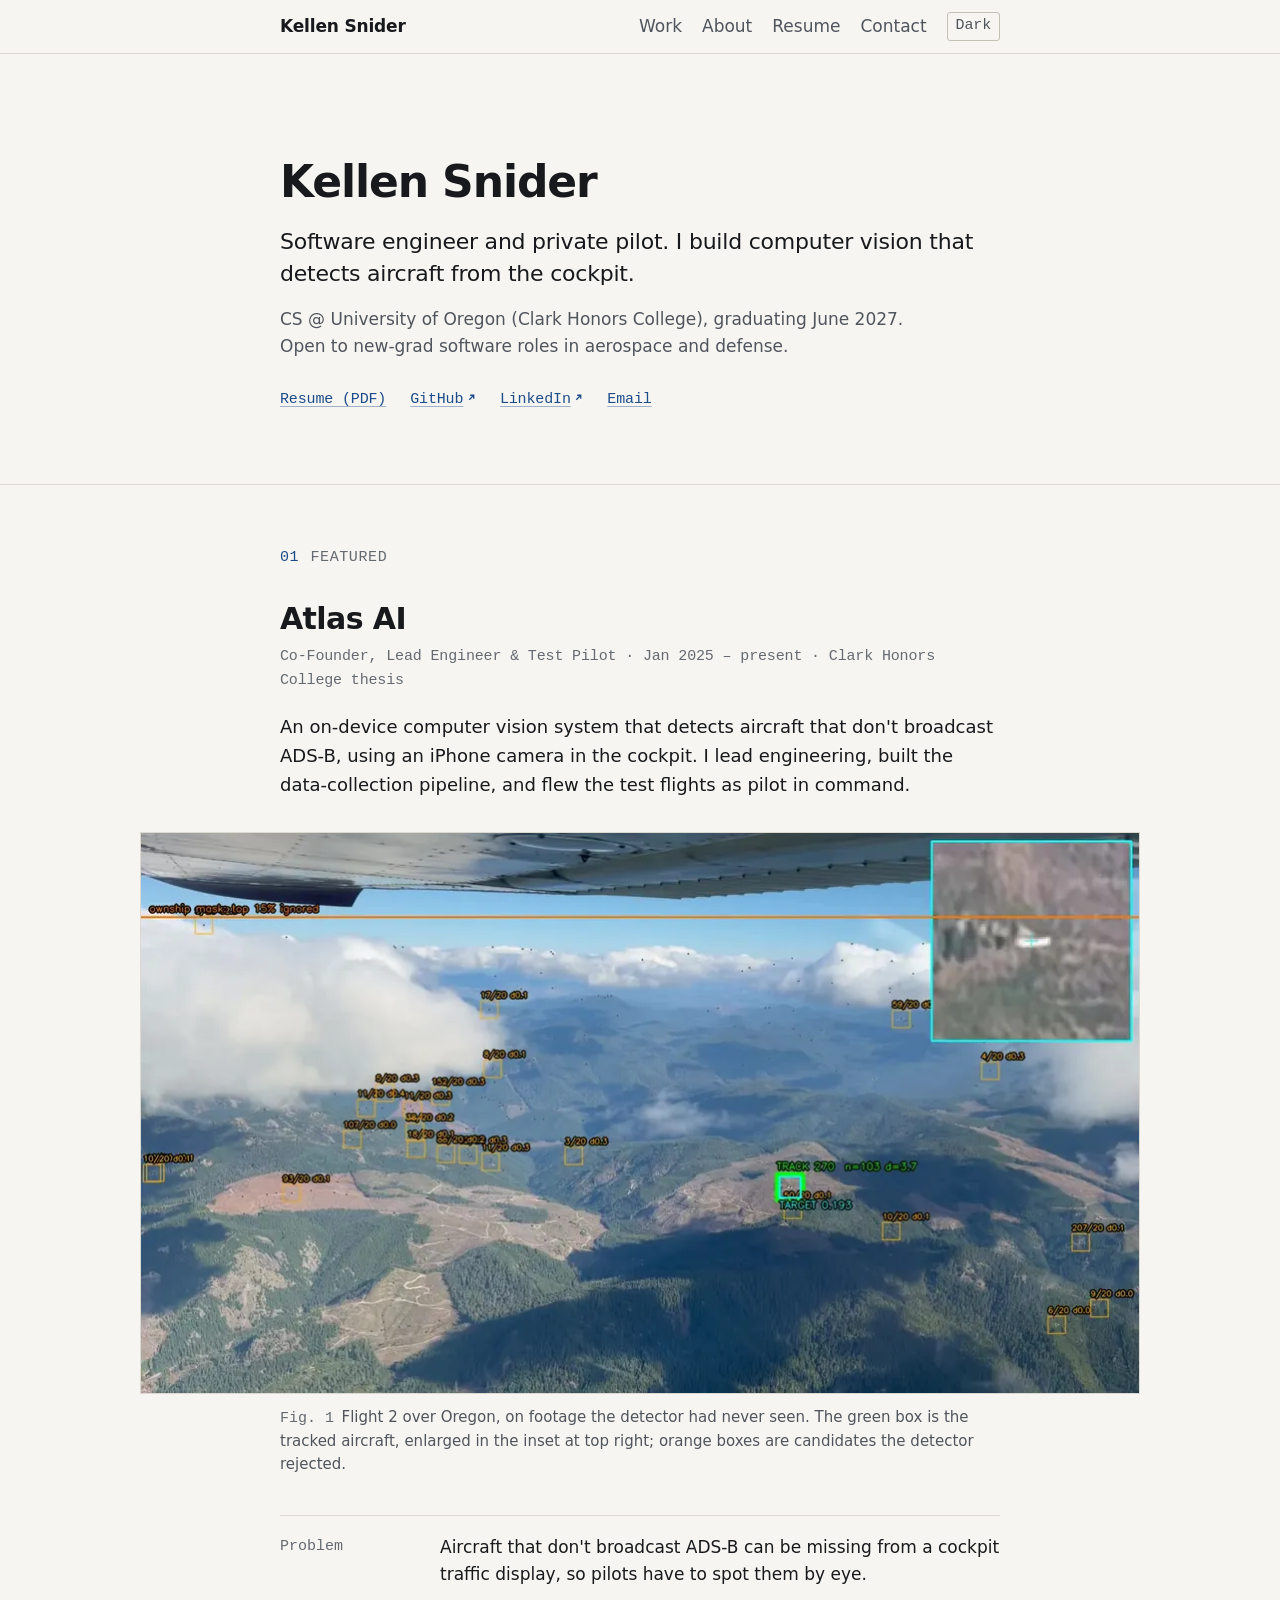
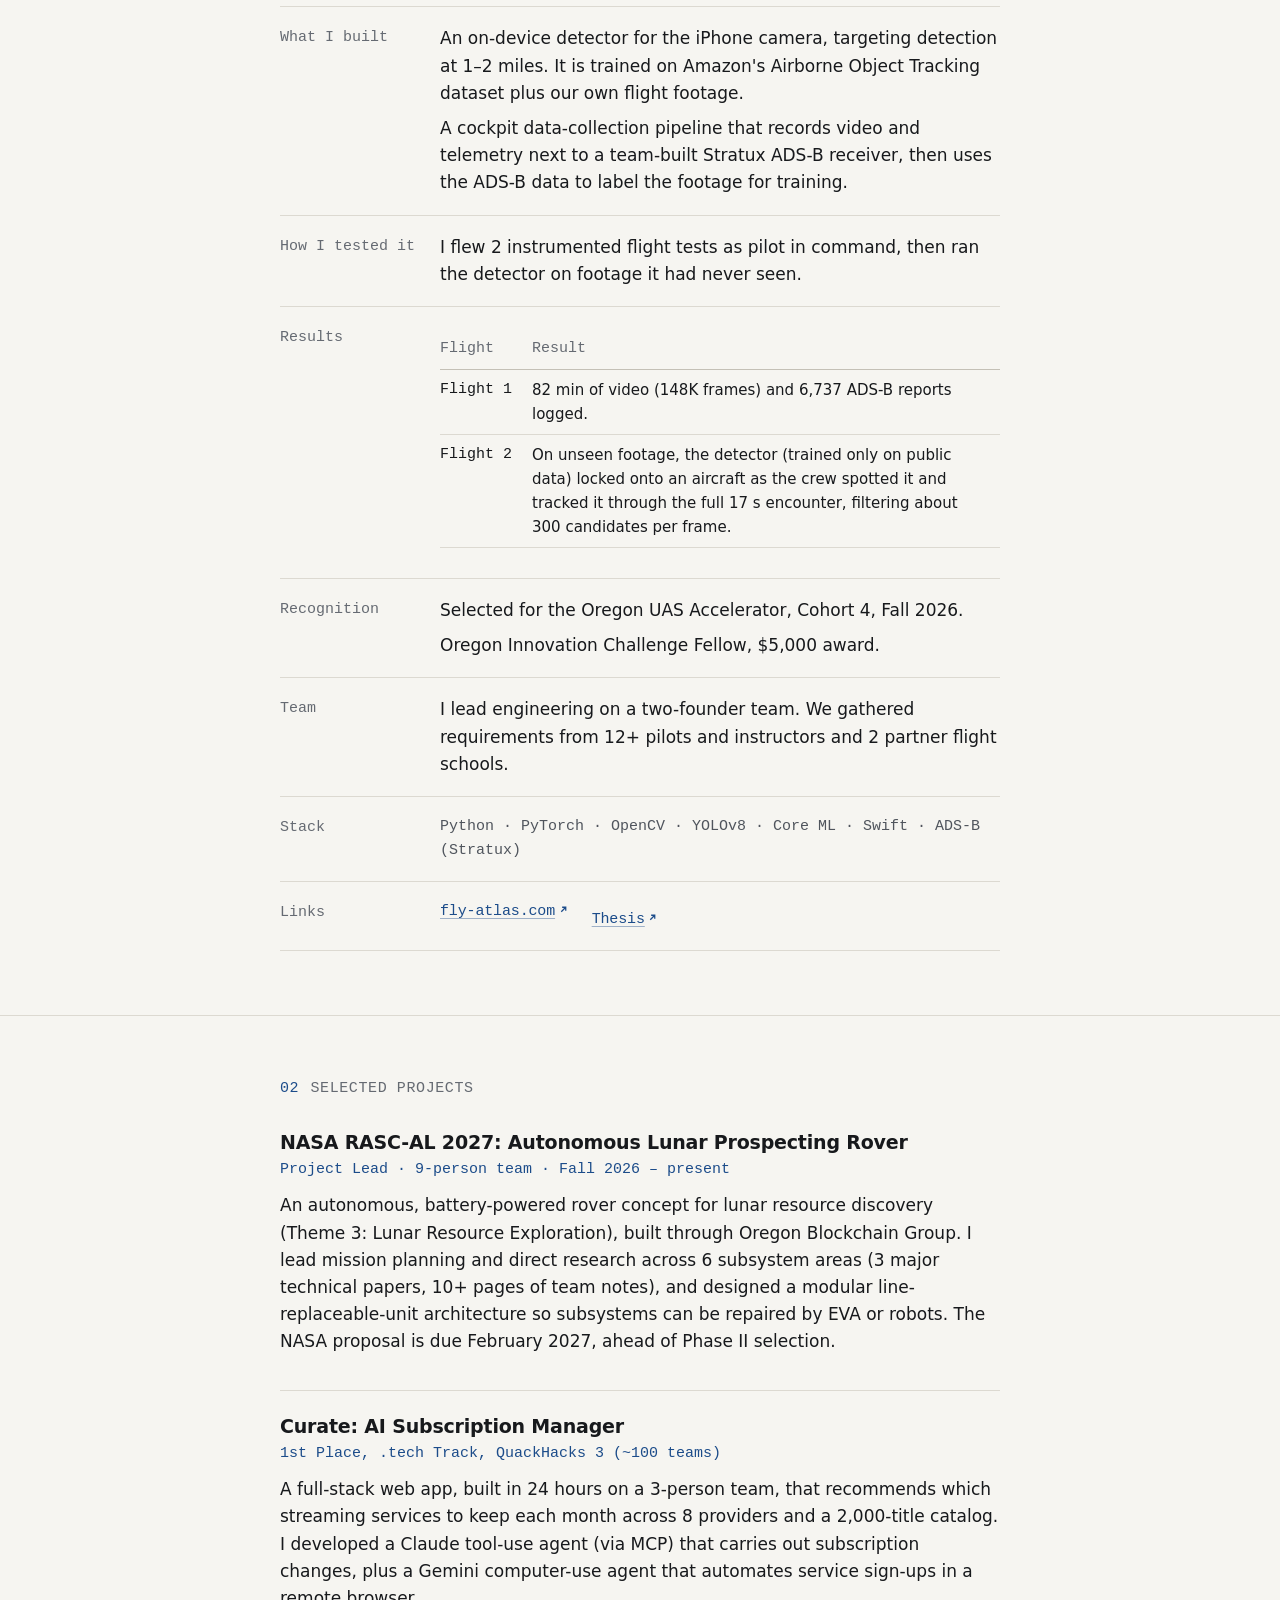
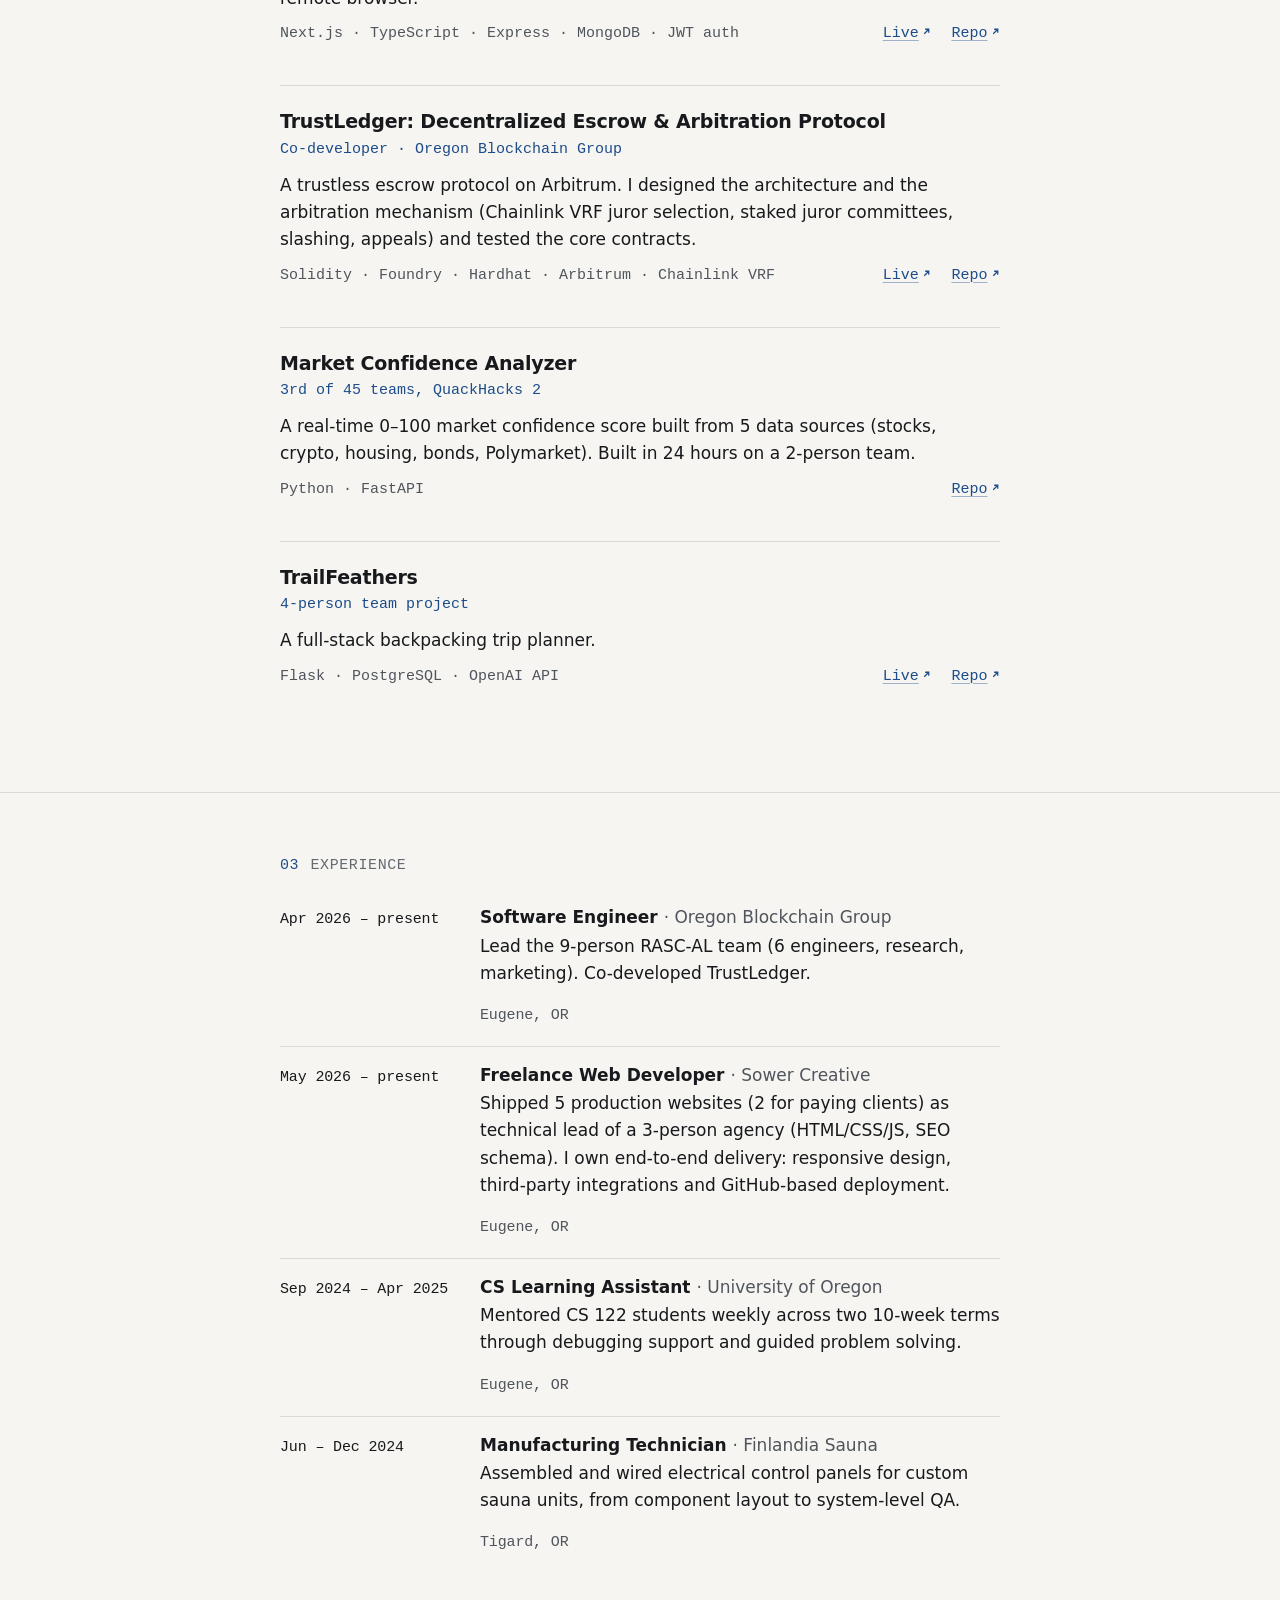
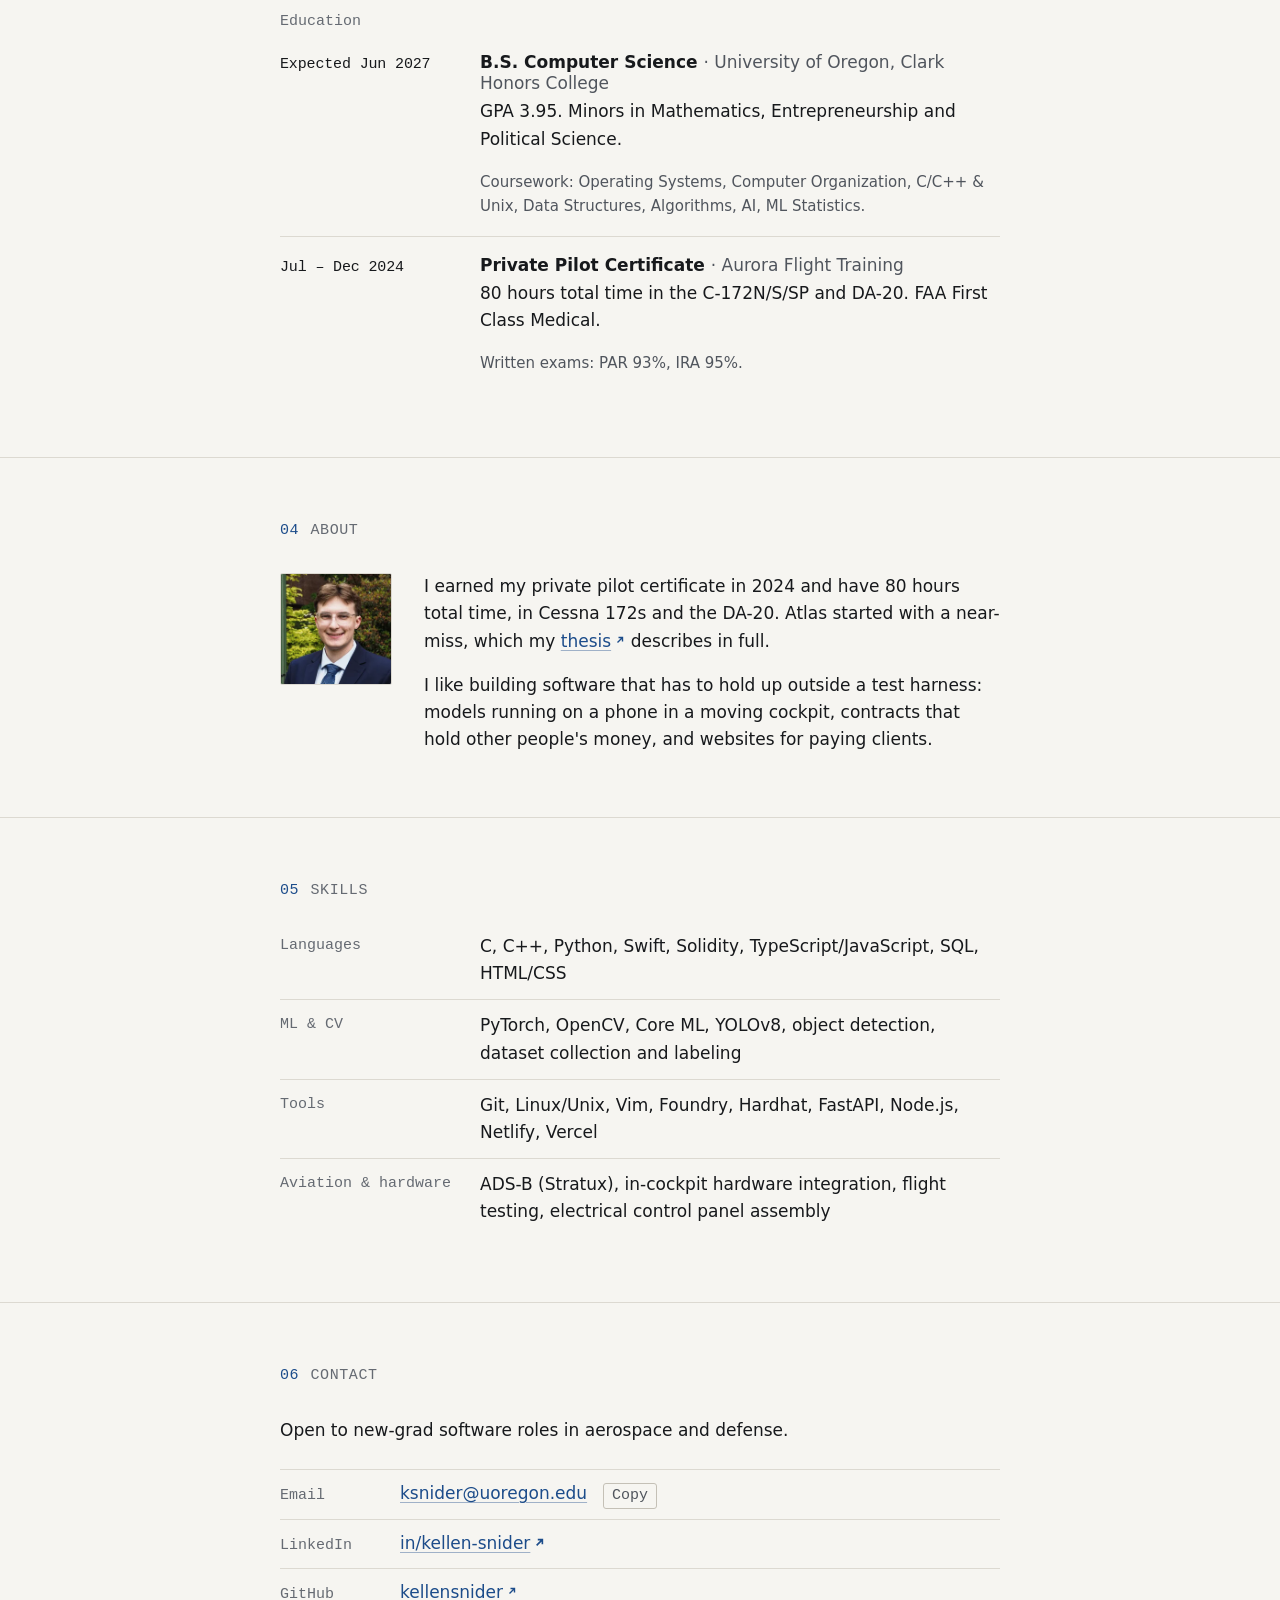
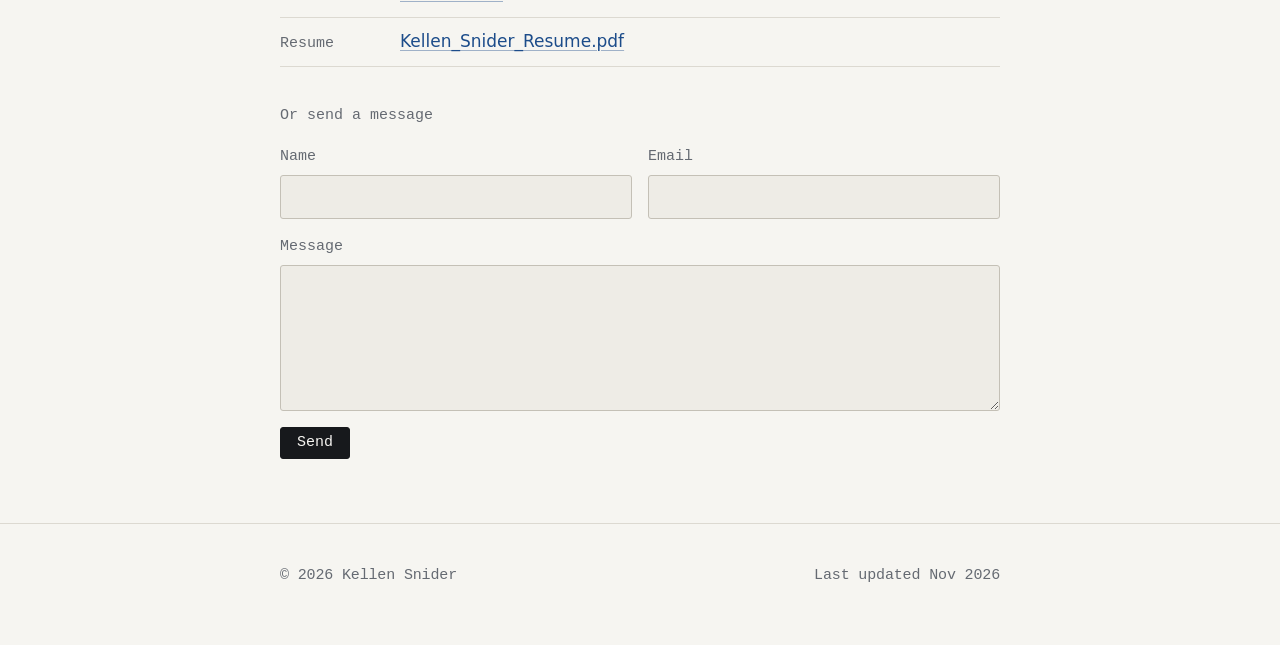
==== commit 18d8d89f: "Redesign site: editorial single-column layout and corrected content - Replace the template look (can" ====
--- a/index.html
+++ b/index.html
@@ -1,804 +1,424 @@
 <!DOCTYPE html>
 <html lang="en">
 <head>
-  <meta charset="UTF-8" />
-  <meta name="viewport" content="width=device-width, initial-scale=1.0" />
-  <title>Kellen Snider — CS Student &amp; AI Researcher</title>
-  <meta name="description" content="Kellen Snider — Computer Science student at University of Oregon, AI in aviation researcher, and private pilot building at the intersection of intelligent systems and flight." />
-  <meta name="theme-color" content="#06060e" />
-
-  <!-- Open Graph -->
-  <meta property="og:title"       content="Kellen Snider — CS Student &amp; AI Researcher" />
-  <meta property="og:description" content="Portfolio of Kellen Snider: CS student, AI in aviation researcher, private pilot." />
-  <meta property="og:type"        content="website" />
-
-  <!-- Fonts -->
-  <link rel="preconnect" href="https://fonts.googleapis.com" />
-  <link rel="preconnect" href="https://fonts.gstatic.com" crossorigin />
-  <link href="https://fonts.googleapis.com/css2?family=Plus+Jakarta+Sans:wght@400;500;600;700;800&family=Inter:wght@400;500;600&display=swap" rel="stylesheet" />
-
-  <!-- Icons -->
-  <link rel="stylesheet" href="https://cdnjs.cloudflare.com/ajax/libs/font-awesome/6.5.0/css/all.min.css" />
-
-  <!-- Stylesheet -->
-  <link rel="stylesheet" href="style.css" />
+  <meta charset="utf-8">
+  <meta name="viewport" content="width=device-width, initial-scale=1">
+  <title>Kellen Snider: Software Engineer</title>
+  <meta name="description" content="Kellen Snider is a software engineer and private pilot building on-device computer vision that detects aircraft from the cockpit. CS at the University of Oregon, graduating June 2027.">
+  <link rel="canonical" href="https://kellensnider.github.io/Personal-Website/">
+  <meta name="author" content="Kellen Snider">
+
+  <meta name="theme-color" content="#f6f5f1" media="(prefers-color-scheme: light)">
+  <meta name="theme-color" content="#111315" media="(prefers-color-scheme: dark)">
+  <meta name="color-scheme" content="light dark">
+
+  <!-- Open Graph / Twitter -->
+  <meta property="og:type" content="website">
+  <meta property="og:site_name" content="Kellen Snider">
+  <meta property="og:title" content="Kellen Snider: Software Engineer">
+  <meta property="og:description" content="Software engineer and private pilot. I build computer vision that detects aircraft from the cockpit.">
+  <meta property="og:url" content="https://kellensnider.github.io/Personal-Website/">
+  <meta property="og:image" content="https://kellensnider.github.io/Personal-Website/assets/og-image.jpg">
+  <meta property="og:image:width" content="1200">
+  <meta property="og:image:height" content="630">
+  <meta property="og:image:alt" content="Atlas AI flight-test frame: a green tracking box on a distant aircraft over Oregon terrain.">
+  <meta name="twitter:card" content="summary_large_image">
+  <meta name="twitter:title" content="Kellen Snider: Software Engineer">
+  <meta name="twitter:description" content="Software engineer and private pilot. I build computer vision that detects aircraft from the cockpit.">
+  <meta name="twitter:image" content="https://kellensnider.github.io/Personal-Website/assets/og-image.jpg">
+
+  <link rel="icon" href="favicon.svg" type="image/svg+xml">
+
+  <link rel="preload" href="assets/fonts/plex-sans-var.woff2" as="font" type="font/woff2" crossorigin>
+  <link rel="preload" href="assets/fonts/plex-mono-400.woff2" as="font" type="font/woff2" crossorigin>
+  <link rel="stylesheet" href="styles.css">
+
+  <!-- Apply a saved theme before first paint. Without JS the site follows the OS setting. -->
+  <script>
+    try {
+      var t = localStorage.getItem("theme");
+      if (t === "light" || t === "dark") document.documentElement.setAttribute("data-theme", t);
+    } catch (e) {}
+  </script>
+
+  <script type="application/ld+json">
+  {
+    "@context": "https://schema.org",
+    "@type": "Person",
+    "name": "Kellen Snider",
+    "jobTitle": "Software Engineer",
+    "url": "https://kellensnider.github.io/Personal-Website/",
+    "email": "mailto:ksnider@uoregon.edu",
+    "alumniOf": "University of Oregon",
+    "sameAs": [
+      "https://github.com/kellensnider",
+      "https://www.linkedin.com/in/kellen-snider-683396256/"
+    ]
+  }
+  </script>
 </head>
-<body class="loading">
-
-  <!-- =============================================
-       PAGE LOADER
-       ============================================= -->
-  <div id="page-loader" class="page-loader" role="status" aria-label="Loading">
-    <div class="loader-inner">
-      <span class="loader-logo">KS</span>
-      <div class="loader-bar"><div class="loader-bar-fill"></div></div>
+<body>
+  <a class="skip-link" href="#main">Skip to content</a>
+
+  <header class="site-bar">
+    <div class="wrap">
+      <a class="site-name" href="#top">Kellen Snider</a>
+      <nav class="site-nav" aria-label="Primary">
+        <ul>
+          <li><a href="#work">Work</a></li>
+          <li><a href="#about">About</a></li>
+          <li><a href="Kellen_Snider_Resume.pdf">Resume</a></li>
+          <li><a href="#contact">Contact</a></li>
+        </ul>
+        <button class="theme-toggle mono" type="button" data-theme-toggle hidden>Dark</button>
+      </nav>
     </div>
-  </div>
-
-  <!-- =============================================
-       NAVIGATION
-       ============================================= -->
-  <nav id="main-nav" class="nav" aria-label="Main navigation">
-    <div class="nav-inner">
-      <a href="#hero" class="nav-logo" aria-label="Kellen Snider – home">KS</a>
-
-      <button
-        id="nav-toggle"
-        class="nav-toggle"
-        aria-label="Toggle navigation menu"
-        aria-controls="nav-links"
-        aria-expanded="false"
-      >
-        <span></span>
-        <span></span>
-        <span></span>
-      </button>
-
-      <ul id="nav-links" class="nav-links" role="list">
-        <li><a href="#about"      class="nav-link">About</a></li>
-        <li><a href="#projects"   class="nav-link">Projects</a></li>
-        <li><a href="#skills"     class="nav-link">Skills</a></li>
-        <li><a href="#experience" class="nav-link">Experience</a></li>
-        <li><a href="#contact"    class="nav-cta">Contact</a></li>
-      </ul>
-    </div>
-  </nav>
-
-  <main>
-
-    <!-- =============================================
-         HERO
-         ============================================= -->
-    <section id="hero" class="hero" aria-label="Introduction">
-      <canvas id="hero-canvas" aria-hidden="true"></canvas>
-      <div class="hero-gradient-layer" aria-hidden="true"></div>
-      <div class="hero-grid-layer"     aria-hidden="true"></div>
-
-      <div class="hero-content">
-        <div class="hero-badge" aria-label="Affiliation">
-          <span class="badge-pulse" aria-hidden="true"></span>
-          University of Oregon &middot; Clark Honors College
-        </div>
-
-        <h1 class="hero-title">
-          <span class="hero-title-line1">Kellen Snider</span>
-          <span class="hero-title-line2">Software Engineer &amp; Private&nbsp;Pilot</span>
-        </h1>
-
-        <p class="hero-subtitle">
-          Co-founder of ATLAS AI. Software engineer at Oregon Blockchain Group.
-          Freelance web developer. Private pilot. CS student at UO Clark Honors College.
-        </p>
-
-        <div class="hero-actions">
-          <a href="#projects" class="btn btn-primary">
-            <i class="fa-solid fa-rocket" aria-hidden="true"></i>
-            View My Work
-          </a>
-          <a href="#contact" class="btn btn-secondary">
-            <i class="fa-regular fa-envelope" aria-hidden="true"></i>
-            Get In Touch
-          </a>
-          <a href="Kellen Snider Resume - Spring 2026.pdf" download class="btn btn-secondary">
-            <i class="fa-regular fa-file-pdf" aria-hidden="true"></i>
-            Resume
-          </a>
-        </div>
-
-        <div class="hero-stats" aria-label="Quick stats">
-          <div class="hero-stat">
-            <div class="hero-stat-number">3.97</div>
-            <div class="hero-stat-label">GPA &middot; Clark Honors</div>
+  </header>
+
+  <main id="main">
+    <!-- ================= Intro ================= -->
+    <section class="intro" id="top" aria-labelledby="name">
+      <div class="wrap">
+        <h1 id="name">Kellen Snider</h1>
+        <p class="lede">Software engineer and private pilot. I build computer vision that detects aircraft from the cockpit.</p>
+        <p class="status">CS @ University of Oregon (Clark Honors College), graduating June 2027. Open to new-grad software roles in aerospace and defense.</p>
+        <ul class="link-row mono" aria-label="Links">
+          <li><a href="Kellen_Snider_Resume.pdf">Resume (PDF)</a></li>
+          <li><a href="https://github.com/kellensnider" target="_blank" rel="noopener">GitHub</a></li>
+          <li><a href="https://www.linkedin.com/in/kellen-snider-683396256/" target="_blank" rel="noopener">LinkedIn</a></li>
+          <li><a href="mailto:ksnider@uoregon.edu">Email</a></li>
+        </ul>
+      </div>
+    </section>
+
+    <!-- ================= Featured: Atlas AI ================= -->
+    <section class="section" id="work" aria-labelledby="work-label">
+      <div class="wrap">
+        <h2 class="section-label" id="work-label"><span class="idx" aria-hidden="true">01</span>Featured</h2>
+
+        <article aria-labelledby="atlas-title">
+          <header class="feature-head">
+            <h3 id="atlas-title">Atlas AI</h3>
+            <p class="meta">Co-Founder, Lead Engineer &amp; Test Pilot · Jan 2025 – present · Clark Honors College thesis</p>
+          </header>
+
+          <p class="feature-summary">An on-device computer vision system that detects aircraft that don't broadcast ADS-B, using an iPhone camera in the cockpit. I lead engineering, built the data-collection pipeline, and flew the test flights as pilot in command.</p>
+
+          <figure class="figure breakout">
+            <picture>
+              <source type="image/webp" srcset="assets/atlas-track-1000.webp 1000w, assets/atlas-track.webp 1600w" sizes="(min-width: 1032px) 1000px, calc(100vw - 32px)">
+              <img src="assets/atlas-track.jpg"
+                   srcset="assets/atlas-track-1000.jpg 1000w, assets/atlas-track.jpg 1600w"
+                   sizes="(min-width: 1032px) 1000px, calc(100vw - 32px)"
+                   width="1600" height="898" decoding="async" fetchpriority="high"
+                   alt="View from the cockpit beneath a high wing, looking out over forested Oregon hills and clouds. A green box labeled TRACK marks a distant aircraft against the terrain; an inset in the top right corner shows the aircraft enlarged. Smaller orange boxes across the frame mark candidates the detector rejected.">
+            </picture>
+            <figcaption><span class="fig-no">Fig. 1</span>Flight 2 over Oregon, on footage the detector had never seen. The green box is the tracked aircraft, enlarged in the inset at top right; orange boxes are candidates the detector rejected.</figcaption>
+          </figure>
+
+          <div class="report">
+            <section class="report-row" aria-labelledby="atlas-problem">
+              <h4 id="atlas-problem">Problem</h4>
+              <p>Aircraft that don't broadcast ADS-B can be missing from a cockpit traffic display, so pilots have to spot them by eye.</p>
+            </section>
+
+            <section class="report-row" aria-labelledby="atlas-built">
+              <h4 id="atlas-built">What I built</h4>
+              <ul>
+                <li>An on-device detector for the iPhone camera, targeting detection at 1–2 miles. It is trained on Amazon's Airborne Object Tracking dataset plus our own flight footage.</li>
+                <li>A cockpit data-collection pipeline that records video and telemetry next to a team-built Stratux ADS-B receiver, then uses the ADS-B data to label the footage for training.</li>
+              </ul>
+            </section>
+
+            <section class="report-row" aria-labelledby="atlas-tested">
+              <h4 id="atlas-tested">How I tested it</h4>
+              <p>I flew 2 instrumented flight tests as pilot in command, then ran the detector on footage it had never seen.</p>
+            </section>
+
+            <section class="report-row" aria-labelledby="atlas-results">
+              <h4 id="atlas-results">Results</h4>
+              <div>
+                <table class="data">
+                  <caption class="visually-hidden">Atlas AI flight-test results</caption>
+                  <thead>
+                    <tr><th scope="col">Flight</th><th scope="col">Result</th></tr>
+                  </thead>
+                  <tbody>
+                    <tr>
+                      <th scope="row">Flight 1</th>
+                      <td><span class="num">82 min</span> of video (<span class="num">148K</span> frames) and <span class="num">6,737</span> ADS-B reports logged.</td>
+                    </tr>
+                    <tr>
+                      <th scope="row">Flight 2</th>
+                      <td>On unseen footage, the detector (trained only on public data) locked onto an aircraft as the crew spotted it and tracked it through the full <span class="num">17 s</span> encounter, filtering about <span class="num">300</span> candidates per frame.</td>
+                    </tr>
+                  </tbody>
+                </table>
+              </div>
+            </section>
+
+            <section class="report-row" aria-labelledby="atlas-recognition">
+              <h4 id="atlas-recognition">Recognition</h4>
+              <ul>
+                <li>Selected for the Oregon UAS Accelerator, Cohort 4, Fall 2026.</li>
+                <li>Oregon Innovation Challenge Fellow, $5,000 award.</li>
+              </ul>
+            </section>
+
+            <section class="report-row" aria-labelledby="atlas-team">
+              <h4 id="atlas-team">Team</h4>
+              <p>I lead engineering on a two-founder team. We gathered requirements from 12+ pilots and instructors and 2 partner flight schools.</p>
+            </section>
+
+            <section class="report-row" aria-labelledby="atlas-stack">
+              <h4 id="atlas-stack">Stack</h4>
+              <p class="stack">Python · PyTorch · OpenCV · YOLOv8 · Core ML · Swift · ADS-B (Stratux)</p>
+            </section>
+
+            <section class="report-row" aria-labelledby="atlas-links">
+              <h4 id="atlas-links">Links</h4>
+              <ul class="link-row mono">
+                <li><a href="https://fly-atlas.com" target="_blank" rel="noopener">fly-atlas.com</a></li>
+                <li><a href="https://docs.google.com/document/d/1oKL0tudjO8QIQTPwwU-XqL9Qgk79S9ug/edit?usp=sharing" target="_blank" rel="noopener">Thesis</a></li>
+              </ul>
+            </section>
           </div>
-          <div class="hero-stat">
-            <div class="hero-stat-number">74.8</div>
-            <div class="hero-stat-label">Flight Hours</div>
-          </div>
-          <div class="hero-stat">
-            <div class="hero-stat-number">$5K</div>
-            <div class="hero-stat-label">Innovation Fellow Award</div>
-          </div>
-          <div class="hero-stat">
-            <div class="hero-stat-number">3rd</div>
-            <div class="hero-stat-label">of 45 Teams &middot; Hackathon</div>
+        </article>
+      </div>
+    </section>
+
+    <!-- ================= Selected projects ================= -->
+    <section class="section" id="projects" aria-labelledby="projects-label">
+      <div class="wrap">
+        <h2 class="section-label" id="projects-label"><span class="idx" aria-hidden="true">02</span>Selected projects</h2>
+
+        <ol class="projects">
+          <li class="project">
+            <article aria-labelledby="p-rascal">
+              <h3 id="p-rascal">NASA RASC-AL 2027: Autonomous Lunar Prospecting Rover</h3>
+              <p class="result">Project Lead · 9-person team · Fall 2026 – present</p>
+              <p class="desc">An autonomous, battery-powered rover concept for lunar resource discovery (Theme 3: Lunar Resource Exploration), built through Oregon Blockchain Group. I lead mission planning and direct research across 6 subsystem areas (3 major technical papers, 10+ pages of team notes), and designed a modular line-replaceable-unit architecture so subsystems can be repaired by EVA or robots. The NASA proposal is due February 2027, ahead of Phase II selection.</p>
+            </article>
+          </li>
+
+          <li class="project">
+            <article aria-labelledby="p-curate">
+              <h3 id="p-curate">Curate: AI Subscription Manager</h3>
+              <p class="result">1st Place, .tech Track, QuackHacks 3 (~100 teams)</p>
+              <p class="desc">A full-stack web app, built in 24 hours on a 3-person team, that recommends which streaming services to keep each month across 8 providers and a 2,000-title catalog. I developed a Claude tool-use agent (via MCP) that carries out subscription changes, plus a Gemini computer-use agent that automates service sign-ups in a remote browser.</p>
+              <div class="foot">
+                <p class="stack">Next.js · TypeScript · Express · MongoDB · JWT auth</p>
+                <ul class="links">
+                  <li><a href="https://curate-rosy.vercel.app" target="_blank" rel="noopener">Live</a></li>
+                  <li><a href="https://github.com/kellensnider/Curate" target="_blank" rel="noopener">Repo</a></li>
+                </ul>
+              </div>
+            </article>
+          </li>
+
+          <li class="project">
+            <article aria-labelledby="p-trustledger">
+              <h3 id="p-trustledger">TrustLedger: Decentralized Escrow &amp; Arbitration Protocol</h3>
+              <p class="result">Co-developer · Oregon Blockchain Group</p>
+              <p class="desc">A trustless escrow protocol on Arbitrum. I designed the architecture and the arbitration mechanism (Chainlink VRF juror selection, staked juror committees, slashing, appeals) and tested the core contracts.</p>
+              <div class="foot">
+                <p class="stack">Solidity · Foundry · Hardhat · Arbitrum · Chainlink VRF</p>
+                <ul class="links">
+                  <li><a href="https://trustledger-zeta.vercel.app/" target="_blank" rel="noopener">Live</a></li>
+                  <li><a href="https://github.com/kevinle3212/TrustLedger" target="_blank" rel="noopener">Repo</a></li>
+                </ul>
+              </div>
+            </article>
+          </li>
+
+          <li class="project">
+            <article aria-labelledby="p-mca">
+              <h3 id="p-mca">Market Confidence Analyzer</h3>
+              <p class="result">3rd of 45 teams, QuackHacks 2</p>
+              <p class="desc">A real-time 0–100 market confidence score built from 5 data sources (stocks, crypto, housing, bonds, Polymarket). Built in 24 hours on a 2-person team.</p>
+              <div class="foot">
+                <p class="stack">Python · FastAPI</p>
+                <ul class="links">
+                  <li><a href="https://github.com/kellensnider/Quackhacks2025_Market_Confidence" target="_blank" rel="noopener">Repo</a></li>
+                </ul>
+              </div>
+            </article>
+          </li>
+
+          <li class="project">
+            <article aria-labelledby="p-trail">
+              <h3 id="p-trail">TrailFeathers</h3>
+              <p class="result">4-person team project</p>
+              <p class="desc">A full-stack backpacking trip planner.</p>
+              <div class="foot">
+                <p class="stack">Flask · PostgreSQL · OpenAI API</p>
+                <ul class="links">
+                  <li><a href="https://trailfeathers.github.io" target="_blank" rel="noopener">Live</a></li>
+                  <li><a href="https://github.com/trailfeathers/trailfeathers.github.io" target="_blank" rel="noopener">Repo</a></li>
+                </ul>
+              </div>
+            </article>
+          </li>
+        </ol>
+      </div>
+    </section>
+
+    <!-- ================= Experience ================= -->
+    <section class="section" id="experience" aria-labelledby="experience-label">
+      <div class="wrap">
+        <h2 class="section-label" id="experience-label"><span class="idx" aria-hidden="true">03</span>Experience</h2>
+
+        <ol class="timeline">
+          <li>
+            <p class="meta when">Apr 2026 – present</p>
+            <div>
+              <h3>Software Engineer <span class="org">· Oregon Blockchain Group</span></h3>
+              <p>Lead the 9-person RASC-AL team (6 engineers, research, marketing). Co-developed TrustLedger.</p>
+              <p class="meta sub">Eugene, OR</p>
+            </div>
+          </li>
+          <li>
+            <p class="meta when">May 2026 – present</p>
+            <div>
+              <h3>Freelance Web Developer <span class="org">· Sower Creative</span></h3>
+              <p>Shipped 5 production websites (2 for paying clients) as technical lead of a 3-person agency (HTML/CSS/JS, SEO schema). I own end-to-end delivery: responsive design, third-party integrations and GitHub-based deployment.</p>
+              <p class="meta sub">Eugene, OR</p>
+            </div>
+          </li>
+          <li>
+            <p class="meta when">Sep 2024 – Apr 2025</p>
+            <div>
+              <h3>CS Learning Assistant <span class="org">· University of Oregon</span></h3>
+              <p>Mentored CS 122 students weekly across two 10-week terms through debugging support and guided problem solving.</p>
+              <p class="meta sub">Eugene, OR</p>
+            </div>
+          </li>
+          <li>
+            <p class="meta when">Jun – Dec 2024</p>
+            <div>
+              <h3>Manufacturing Technician <span class="org">· Finlandia Sauna</span></h3>
+              <p>Assembled and wired electrical control panels for custom sauna units, from component layout to system-level QA.</p>
+              <p class="meta sub">Tigard, OR</p>
+            </div>
+          </li>
+        </ol>
+
+        <h3 class="subhead" id="education">Education</h3>
+        <ol class="timeline" aria-labelledby="education">
+          <li>
+            <p class="meta when">Expected Jun 2027</p>
+            <div>
+              <h3>B.S. Computer Science <span class="org">· University of Oregon, Clark Honors College</span></h3>
+              <p>GPA 3.95. Minors in Mathematics, Entrepreneurship and Political Science.</p>
+              <p class="sub">Coursework: Operating Systems, Computer Organization, C/C++ &amp; Unix, Data Structures, Algorithms, AI, ML Statistics.</p>
+            </div>
+          </li>
+          <li>
+            <p class="meta when">Jul – Dec 2024</p>
+            <div>
+              <h3>Private Pilot Certificate <span class="org">· Aurora Flight Training</span></h3>
+              <p>80 hours total time in the C-172N/S/SP and DA-20. FAA First Class Medical.</p>
+              <p class="sub">Written exams: PAR 93%, IRA 95%.</p>
+            </div>
+          </li>
+        </ol>
+      </div>
+    </section>
+
+    <!-- ================= About ================= -->
+    <section class="section" id="about" aria-labelledby="about-label">
+      <div class="wrap">
+        <h2 class="section-label" id="about-label"><span class="idx" aria-hidden="true">04</span>About</h2>
+        <div class="about">
+          <picture>
+            <source type="image/webp" srcset="assets/kellen.webp">
+            <img src="assets/kellen.jpg" width="240" height="240" loading="lazy" decoding="async" alt="Kellen Snider in a navy suit and clear-framed glasses, outdoors in front of greenery and a brick building.">
+          </picture>
+          <div>
+            <!-- TODO: Kellen — check the near-miss sentence and the last paragraph read in your voice. -->
+            <p>I earned my private pilot certificate in 2024 and have 80 hours total time, in Cessna 172s and the DA-20. Atlas started with a near-miss, which my <a href="https://docs.google.com/document/d/1oKL0tudjO8QIQTPwwU-XqL9Qgk79S9ug/edit?usp=sharing" target="_blank" rel="noopener">thesis</a> describes in full.</p>
+            <p>I like building software that has to hold up outside a test harness: models running on a phone in a moving cockpit, contracts that hold other people's money, and websites for paying clients.</p>
           </div>
         </div>
       </div>
-
-      <div class="scroll-hint" aria-hidden="true">
-        <div class="scroll-mouse"><div class="scroll-wheel"></div></div>
-        <span>Scroll</span>
-      </div>
-    </section>
-
-    <!-- =============================================
-         ABOUT
-         ============================================= -->
-    <section id="about" class="section" aria-label="About me">
-      <div class="container">
-        <div class="about-layout">
-
-          <!-- Sidebar / Avatar -->
-          <div class="about-sidebar reveal">
-            <div class="about-avatar" aria-label="Kellen Snider">
-              <img src="IMG_7885.jpeg" alt="Kellen Snider" class="avatar-photo" />
-            </div>
-            <div class="about-badges" aria-label="Tags">
-              <span class="chip chip-purple">Co-Founder</span>
-              <span class="chip chip-cyan">Software Engineer</span>
-              <span class="chip chip-amber">Private Pilot</span>
-              <span class="chip chip-emerald">3.97 GPA</span>
-              <span class="chip chip-purple">Clark Honors</span>
-              <span class="chip chip-cyan">Innovation Fellow</span>
+    </section>
+
+    <!-- ================= Skills ================= -->
+    <section class="section" id="skills" aria-labelledby="skills-label">
+      <div class="wrap">
+        <h2 class="section-label" id="skills-label"><span class="idx" aria-hidden="true">05</span>Skills</h2>
+        <dl class="skills">
+          <div><dt>Languages</dt><dd>C, C++, Python, Swift, Solidity, TypeScript/JavaScript, SQL, HTML/CSS</dd></div>
+          <div><dt>ML &amp; CV</dt><dd>PyTorch, OpenCV, Core ML, YOLOv8, object detection, dataset collection and labeling</dd></div>
+          <div><dt>Tools</dt><dd>Git, Linux/Unix, Vim, Foundry, Hardhat, FastAPI, Node.js, Netlify, Vercel</dd></div>
+          <div><dt>Aviation &amp; hardware</dt><dd>ADS-B (Stratux), in-cockpit hardware integration, flight testing, electrical control panel assembly</dd></div>
+        </dl>
+      </div>
+    </section>
+
+    <!-- ================= Contact ================= -->
+    <section class="section" id="contact" aria-labelledby="contact-label">
+      <div class="wrap">
+        <h2 class="section-label" id="contact-label"><span class="idx" aria-hidden="true">06</span>Contact</h2>
+        <p>Open to new-grad software roles in aerospace and defense.</p>
+        <ul class="contact-lines">
+          <li>
+            <span class="k">Email</span>
+            <a href="mailto:ksnider@uoregon.edu">ksnider@uoregon.edu</a>
+            <button class="copy-btn" type="button" data-copy="ksnider@uoregon.edu" hidden>Copy</button>
+            <span class="visually-hidden" role="status" aria-live="polite" data-copy-status></span>
+          </li>
+          <li>
+            <span class="k">LinkedIn</span>
+            <a href="https://www.linkedin.com/in/kellen-snider-683396256/" target="_blank" rel="noopener">in/kellen-snider</a>
+          </li>
+          <li>
+            <span class="k">GitHub</span>
+            <a href="https://github.com/kellensnider" target="_blank" rel="noopener">kellensnider</a>
+          </li>
+          <li>
+            <span class="k">Resume</span>
+            <a href="Kellen_Snider_Resume.pdf">Kellen_Snider_Resume.pdf</a>
+          </li>
+        </ul>
+
+        <h3 class="subhead" id="message-label">Or send a message</h3>
+        <!-- Web3Forms: the access key is a public, send-only key, so it is safe in page source. -->
+        <form class="contact-form" action="https://api.web3forms.com/submit" method="POST" aria-labelledby="message-label" data-web3forms>
+          <input type="hidden" name="access_key" value="04ba54a1-6952-4362-ba5a-a0f8c6a5b1b5">
+          <input type="hidden" name="subject" value="New message from kellensnider.github.io">
+          <input type="hidden" name="from_name" value="Personal website">
+          <input type="checkbox" name="botcheck" class="visually-hidden" tabindex="-1" autocomplete="off" aria-hidden="true">
+          <div class="field-row">
+            <div class="field">
+              <label for="f-name">Name</label>
+              <input id="f-name" type="text" name="name" autocomplete="name" required>
+            </div>
+            <div class="field">
+              <label for="f-email">Email</label>
+              <input id="f-email" type="email" name="email" autocomplete="email" required>
             </div>
           </div>
-
-          <!-- Text content -->
-          <div class="about-text">
-            <div class="reveal">
-              <p class="section-eyebrow">About</p>
-              <h2 class="section-title">AI research built from the pilot's seat.</h2>
-            </div>
-
-            <div class="reveal reveal-delay-1">
-              <p>
-                I'm a Computer Science student at the University of Oregon's Clark Honors College
-                (GPA 3.97), pursuing minors in Mathematics, Political Science, and Entrepreneurship.
-                I co-founded ATLAS AI as my honors thesis — a computer vision and machine learning
-                startup building real-time traffic detection and situational awareness tools for
-                single-pilot general aviation. That work earned a $5,000 Oregon Innovation Challenge
-                Fellowship.
-              </p>
-              <p>
-                Alongside ATLAS AI, I engineer blockchain solutions at Oregon Blockchain Group,
-                where I led development of TrustLedger — a trustless escrow and decentralized
-                arbitration protocol on Arbitrum. I also do freelance web development as the
-                technical lead of Sower Creative, building production sites for local businesses
-                end-to-end.
-              </p>
-              <p>
-                I'm a licensed private pilot with 74.8 hours of flight time. That firsthand
-                cockpit experience drives everything I build in aviation — I'm not solving a
-                hypothetical problem.
-              </p>
-            </div>
-
-            <div class="about-highlights reveal reveal-delay-2" aria-label="Key facts">
-              <div class="highlight-card">
-                <span class="highlight-icon" aria-hidden="true">🚀</span>
-                <div class="highlight-label">Startup</div>
-                <div class="highlight-value">ATLAS AI &middot; Co-Founder &amp; Lead Engineer</div>
-              </div>
-              <div class="highlight-card">
-                <span class="highlight-icon" aria-hidden="true">🏛️</span>
-                <div class="highlight-label">College</div>
-                <div class="highlight-value">Clark Honors College, UO &middot; GPA 3.97</div>
-              </div>
-              <div class="highlight-card">
-                <span class="highlight-icon" aria-hidden="true">🏆</span>
-                <div class="highlight-label">Award</div>
-                <div class="highlight-value">Oregon Innovation Challenge Fellow &middot; $5,000</div>
-              </div>
-              <div class="highlight-card">
-                <span class="highlight-icon" aria-hidden="true">✈️</span>
-                <div class="highlight-label">Certification</div>
-                <div class="highlight-value">Private Pilot (First Class Medical)</div>
-              </div>
-            </div>
+          <div class="field">
+            <label for="f-message">Message</label>
+            <textarea id="f-message" name="message" rows="5" required></textarea>
           </div>
-
-        </div>
-      </div>
-    </section>
-
-    <div class="section-divider" aria-hidden="true"></div>
-
-    <!-- =============================================
-         PROJECTS
-         ============================================= -->
-    <section id="projects" class="section projects-section" aria-label="Projects">
-      <div class="container">
-
-        <div class="projects-header">
-          <div class="reveal">
-            <p class="section-eyebrow">Projects</p>
-            <h2 class="section-title">What I've been building.</h2>
+          <div class="form-foot">
+            <button class="submit-btn" type="submit">Send</button>
+            <p class="meta form-status" role="status" aria-live="polite" data-form-status></p>
           </div>
-          <a
-            href="https://github.com/kellensnider"
-            target="_blank"
-            rel="noopener noreferrer"
-            class="btn btn-secondary reveal"
-            aria-label="View all projects on GitHub"
-          >
-            <i class="fa-brands fa-github" aria-hidden="true"></i>
-            GitHub Profile
-          </a>
-        </div>
-
-        <div class="projects-grid">
-
-          <!-- Project 1 -->
-          <article class="project-card reveal">
-            <div class="project-top">
-              <div class="project-icon" aria-hidden="true">📈</div>
-              <div class="project-actions">
-                <a
-                  href="https://github.com/kellensnider/Quackhacks2025_Market_Confidence"
-                  target="_blank"
-                  rel="noopener noreferrer"
-                  class="icon-btn"
-                  aria-label="View Market Confidence Analyzer on GitHub"
-                >
-                  <i class="fa-brands fa-github" aria-hidden="true"></i>
-                </a>
-              </div>
-            </div>
-            <div class="project-award" aria-label="Award">🏆 3rd Place &mdash; QuackHacks 2025</div>
-            <h3 class="project-title">Market Confidence Analyzer</h3>
-            <p class="project-desc">
-              Real-time market confidence scoring system (0&ndash;100) that merges stock, crypto,
-              housing, bonds, and Polymarket data via a FastAPI backend and streamlined HTML/JS
-              interface. Built as a 2-person team in 24 hours, placing 3rd out of 45 teams.
-            </p>
-            <div class="project-tags" aria-label="Technologies">
-              <span class="tag">Python</span>
-              <span class="tag">FastAPI</span>
-              <span class="tag">REST APIs</span>
-              <span class="tag">HTML/JS</span>
-              <span class="tag">Polymarket</span>
-              <span class="tag">Data Aggregation</span>
-            </div>
-          </article>
-
-          <!-- Project 2 -->
-          <article class="project-card reveal reveal-delay-1">
-            <div class="project-top">
-              <div class="project-icon" aria-hidden="true">🛩️</div>
-              <div class="project-actions">
-                <a
-                  href="https://docs.google.com/document/d/1oKL0tudjO8QIQTPwwU-XqL9Qgk79S9ug/edit?usp=sharing"
-                  target="_blank"
-                  rel="noopener noreferrer"
-                  class="icon-btn"
-                  aria-label="View thesis"
-                >
-                  <i class="fa-solid fa-arrow-up-right-from-square" aria-hidden="true"></i>
-                </a>
-              </div>
-            </div>
-            <div class="project-award" aria-label="Award">🏆 Oregon Innovation Challenge Fellow &middot; $5,000</div>
-            <h3 class="project-title">ATLAS AI</h3>
-            <p class="project-desc">
-              Co-Founder &amp; Lead Engineer. Building computer vision and ML systems for
-              real-time traffic detection and enhanced situational awareness in single-pilot
-              general aviation, targeting integration with live cockpit displays. Leading a
-              small engineering team across UO faculty, certified flight instructors, and
-              aviation industry advisors. Clark Honors College thesis.
-            </p>
-            <div class="project-tags" aria-label="Technologies">
-              <span class="tag">Computer Vision</span>
-              <span class="tag">Machine Learning</span>
-              <span class="tag">Python</span>
-              <span class="tag">Real-Time Systems</span>
-              <span class="tag">Aviation</span>
-            </div>
-          </article>
-
-          <!-- Project: TrustLedger -->
-          <article class="project-card reveal reveal-delay-2">
-            <div class="project-top">
-              <div class="project-icon" aria-hidden="true">⛓️</div>
-              <div class="project-actions"></div>
-            </div>
-            <div class="project-award" aria-label="Type">🔗 Oregon Blockchain Group</div>
-            <h3 class="project-title">TrustLedger</h3>
-            <p class="project-desc">
-              Trustless escrow and decentralized arbitration protocol on Arbitrum, built with
-              Solidity, Foundry, and HardHat. On-chain arbitration via Chainlink VRF with staked
-              juror committees, slashing, and a 72-hour appeal mechanism. Hybrid IPFS/on-chain
-              storage with tamper-evident document hashing and linear partial-completion payouts.
-            </p>
-            <div class="project-tags" aria-label="Technologies">
-              <span class="tag">Solidity</span>
-              <span class="tag">Arbitrum</span>
-              <span class="tag">Foundry</span>
-              <span class="tag">HardHat</span>
-              <span class="tag">Chainlink VRF</span>
-              <span class="tag">IPFS</span>
-            </div>
-          </article>
-
-          <!-- Project 4 -->
-          <article class="project-card reveal reveal-delay-3">
-            <div class="project-top">
-              <div class="project-icon" aria-hidden="true">🏕️</div>
-              <div class="project-actions">
-                <a
-                  href="https://trailfeathers.github.io"
-                  target="_blank"
-                  rel="noopener noreferrer"
-                  class="icon-btn"
-                  aria-label="Visit TrailFeathers live site"
-                >
-                  <i class="fa-solid fa-arrow-up-right-from-square" aria-hidden="true"></i>
-                </a>
-                <a
-                  href="https://github.com/trailfeathers/trailfeathers.github.io"
-                  target="_blank"
-                  rel="noopener noreferrer"
-                  class="icon-btn"
-                  aria-label="View TrailFeathers on GitHub"
-                >
-                  <i class="fa-brands fa-github" aria-hidden="true"></i>
-                </a>
-              </div>
-            </div>
-            <div class="project-award" aria-label="Type">👥 4-Person Collaborative Project</div>
-            <h3 class="project-title">TrailFeathers</h3>
-            <p class="project-desc">
-              Full-stack backpacking trip planner for outdoor enthusiasts. Manage gear inventories
-              by category and weight, create collaborative trips, invite fellow hikers, and get
-              AI-generated trail summaries powered by the OpenAI API — all backed by a Flask +
-              PostgreSQL stack.
-            </p>
-            <div class="project-tags" aria-label="Technologies">
-              <span class="tag">Python</span>
-              <span class="tag">Flask</span>
-              <span class="tag">PostgreSQL</span>
-              <span class="tag">JavaScript</span>
-              <span class="tag">OpenAI API</span>
-              <span class="tag">HTML/CSS</span>
-            </div>
-          </article>
-
-        </div>
-      </div>
-    </section>
-
-    <div class="section-divider" aria-hidden="true"></div>
-
-    <!-- =============================================
-         SKILLS
-         ============================================= -->
-    <section id="skills" class="section" aria-label="Skills and technologies">
-      <div class="container">
-
-        <div class="reveal">
-          <p class="section-eyebrow">Skills</p>
-          <h2 class="section-title">Tools of the trade.</h2>
-          <p class="section-subtitle">The languages, frameworks, and tools I work with day-to-day.</p>
-        </div>
-
-        <div class="skills-grid" aria-label="Skill categories">
-
-          <div class="skill-category reveal reveal-delay-1">
-            <div class="skill-cat-header">
-              <div class="skill-cat-icon" aria-hidden="true">⚡</div>
-              <h3 class="skill-cat-title">Languages</h3>
-            </div>
-            <div class="skill-pills">
-              <span class="skill-pill">C</span>
-              <span class="skill-pill">C++</span>
-              <span class="skill-pill">Python</span>
-              <span class="skill-pill">Solidity</span>
-              <span class="skill-pill">TypeScript</span>
-              <span class="skill-pill">JavaScript</span>
-              <span class="skill-pill">SQL</span>
-              <span class="skill-pill">HTML / CSS</span>
-            </div>
-          </div>
-
-          <div class="skill-category reveal reveal-delay-2">
-            <div class="skill-cat-header">
-              <div class="skill-cat-icon" aria-hidden="true">🛠️</div>
-              <h3 class="skill-cat-title">Frameworks &amp; Tools</h3>
-            </div>
-            <div class="skill-pills">
-              <span class="skill-pill">Git</span>
-              <span class="skill-pill">FastAPI</span>
-              <span class="skill-pill">Node.js</span>
-              <span class="skill-pill">Foundry</span>
-              <span class="skill-pill">HardHat</span>
-              <span class="skill-pill">Linux / Unix</span>
-              <span class="skill-pill">Vim</span>
-              <span class="skill-pill">Netlify</span>
-              <span class="skill-pill">Vercel</span>
-            </div>
-          </div>
-
-          <div class="skill-category reveal reveal-delay-3">
-            <div class="skill-cat-header">
-              <div class="skill-cat-icon" aria-hidden="true">🧠</div>
-              <h3 class="skill-cat-title">Areas</h3>
-            </div>
-            <div class="skill-pills">
-              <span class="skill-pill">Data Structures &amp; Algorithms</span>
-              <span class="skill-pill">Smart Contract Development</span>
-              <span class="skill-pill">Applied Machine Learning</span>
-              <span class="skill-pill">Computer Vision</span>
-              <span class="skill-pill">Operating Systems</span>
-            </div>
-          </div>
-
-          <div class="skill-category reveal reveal-delay-4">
-            <div class="skill-cat-header">
-              <div class="skill-cat-icon" aria-hidden="true">🤖</div>
-              <h3 class="skill-cat-title">AI Tools</h3>
-            </div>
-            <div class="skill-pills">
-              <span class="skill-pill">Claude Code</span>
-              <span class="skill-pill">Codex</span>
-            </div>
-          </div>
-
-        </div>
-      </div>
-    </section>
-
-    <div class="section-divider" aria-hidden="true"></div>
-
-    <!-- =============================================
-         EXPERIENCE
-         ============================================= -->
-    <section id="experience" class="section experience-section" aria-label="Experience and education">
-      <div class="container">
-
-        <div class="reveal">
-          <p class="section-eyebrow">Experience</p>
-          <h2 class="section-title">Where I've been.</h2>
-        </div>
-
-        <div class="timeline-layout">
-
-          <!-- Work -->
-          <div>
-            <h3 class="timeline-col-title reveal">
-              <span class="timeline-col-title-icon" aria-hidden="true">💼</span>
-              Work
-            </h3>
-            <div class="timeline">
-
-              <div class="timeline-item reveal">
-                <div class="timeline-dot" aria-hidden="true"></div>
-                <p class="timeline-period">April 2026 &ndash; Present</p>
-                <h4 class="timeline-role">Software Engineer</h4>
-                <p class="timeline-org">Oregon Blockchain Group &middot; Eugene, OR</p>
-                <p class="timeline-notes">
-                  Collaborate with a 12-person engineering team building blockchain solutions
-                  for external clients. Led development of TrustLedger, a trustless escrow
-                  and decentralized arbitration protocol.
-                </p>
-              </div>
-
-              <div class="timeline-item reveal reveal-delay-1">
-                <div class="timeline-dot" aria-hidden="true"></div>
-                <p class="timeline-period">May 2026 &ndash; Present</p>
-                <h4 class="timeline-role">Freelance Web Developer</h4>
-                <p class="timeline-org">Sower Creative &middot; Eugene, OR</p>
-                <p class="timeline-notes">
-                  Technical lead of a 3-person marketing agency. Develop and deploy production
-                  websites for local SMBs — custom HTML/CSS/JS builds, SEO schema markup,
-                  mobile-responsive design, third-party integrations, and GitHub-based
-                  deployment workflows.
-                </p>
-              </div>
-
-              <div class="timeline-item reveal reveal-delay-2">
-                <div class="timeline-dot" aria-hidden="true"></div>
-                <p class="timeline-period">Sept 2025 &ndash; Present</p>
-                <h4 class="timeline-role">Resident Assistant</h4>
-                <p class="timeline-org">University of Oregon Housing &middot; Justice Bean Hall</p>
-                <p class="timeline-notes">
-                  Primary on-call RA for Justice Bean Hall, a 650-resident community. Crisis
-                  response, conflict mediation, and coordination with housing staff and campus
-                  resources to manage behavioral incidents and student welfare.
-                </p>
-              </div>
-
-              <div class="timeline-item reveal reveal-delay-3">
-                <div class="timeline-dot" aria-hidden="true"></div>
-                <p class="timeline-period">Sept 2024 &ndash; April 2025</p>
-                <h4 class="timeline-role">CS Learning Assistant</h4>
-                <p class="timeline-org">University of Oregon &middot; Computer Science Dept.</p>
-                <p class="timeline-notes">
-                  Mentored students in core CS concepts through debugging support and guided
-                  problem solving. Collaborated with faculty on lesson planning and course
-                  structure improvements.
-                </p>
-              </div>
-
-              <div class="timeline-item reveal reveal-delay-4">
-                <div class="timeline-dot" aria-hidden="true"></div>
-                <p class="timeline-period">June &ndash; Dec 2024</p>
-                <h4 class="timeline-role">Manufacturing Technician</h4>
-                <p class="timeline-org">Finlandia Sauna &middot; Tigard, OR</p>
-                <p class="timeline-notes">
-                  Assembled and wired electrical control panels for custom sauna units,
-                  including component layout, connection routing, and system-level QA.
-                </p>
-              </div>
-
-            </div>
-          </div>
-
-          <!-- Education + Aviation -->
-          <div>
-            <h3 class="timeline-col-title reveal">
-              <span class="timeline-col-title-icon" aria-hidden="true">🎓</span>
-              Education
-            </h3>
-            <div class="timeline">
-
-              <div class="timeline-item reveal">
-                <div class="timeline-dot" aria-hidden="true"></div>
-                <p class="timeline-period">2023 &ndash; June 2027</p>
-                <h4 class="timeline-role">B.S. Computer Science</h4>
-                <p class="timeline-org">University of Oregon &middot; Clark Honors College</p>
-                <p class="timeline-notes">
-                  GPA 3.97 &middot; Minors in Mathematics, Political Science, and Entrepreneurship.
-                  Thesis: ATLAS AI — computer vision and ML for single-pilot aviation safety.
-                </p>
-              </div>
-
-              <div class="timeline-item reveal reveal-delay-1">
-                <div class="timeline-dot" aria-hidden="true"></div>
-                <p class="timeline-period">July &ndash; Dec 2024</p>
-                <h4 class="timeline-role">Private Pilot Certificate</h4>
-                <p class="timeline-org">Aurora Flight Training &middot; Aurora, OR</p>
-                <p class="timeline-notes">
-                  FAA Private Pilot Certificate with First Class Medical. 74.8 TT, 38.8 PIC.
-                  Written exam scores: PAR 93%, IRA 95%. C-172N/S/SP, DA-20.
-                </p>
-              </div>
-
-            </div>
-
-            <!-- Aviation stats card -->
-            <div class="aviation-card reveal reveal-delay-2" aria-label="Aviation credentials">
-              <div class="aviation-header">
-                <span class="aviation-icon" aria-hidden="true">✈️</span>
-                <div>
-                  <h4 class="aviation-card-title">Private Pilot</h4>
-                  <p class="aviation-card-sub">FAA Certified &middot; First Class Medical</p>
-                </div>
-              </div>
-
-              <div class="aviation-stats" aria-label="Flight statistics">
-                <div class="av-stat">
-                  <div class="av-stat-num">74.8</div>
-                  <div class="av-stat-label">Total Hours</div>
-                </div>
-                <div class="av-stat">
-                  <div class="av-stat-num">38.8</div>
-                  <div class="av-stat-label">PIC Hours</div>
-                </div>
-                <div class="av-stat">
-                  <div class="av-stat-num">93%</div>
-                  <div class="av-stat-label">PAR Score</div>
-                </div>
-                <div class="av-stat">
-                  <div class="av-stat-num">95%</div>
-                  <div class="av-stat-label">IRA Score</div>
-                </div>
-              </div>
-
-              <div class="aviation-aircraft" aria-label="Aircraft flown">
-                <span class="aviation-aircraft-label">Aircraft:</span>
-                <span class="chip chip-cyan">Cessna 172N</span>
-                <span class="chip chip-cyan">Cessna 172S</span>
-                <span class="chip chip-cyan">Cessna 172SP</span>
-                <span class="chip chip-purple">Diamond DA-20</span>
-              </div>
-            </div>
-
-          </div>
-        </div>
-
-      </div>
-    </section>
-
-    <div class="section-divider" aria-hidden="true"></div>
-
-    <!-- =============================================
-         CONTACT
-         ============================================= -->
-    <section id="contact" class="section" aria-label="Contact">
-      <div class="container">
-
-        <div class="reveal">
-          <p class="section-eyebrow">Contact</p>
-          <h2 class="section-title">Let's connect.</h2>
-          <p class="section-subtitle">
-            Whether it's research collaboration, internship opportunities, or just a good
-            conversation about AI and aviation — my inbox is open.
-          </p>
-        </div>
-
-        <div class="contact-layout">
-
-          <!-- Info -->
-          <div>
-            <div class="contact-items reveal reveal-delay-1">
-
-              <a href="mailto:ksnider@uoregon.edu" class="contact-item" aria-label="Send email">
-                <div class="contact-item-icon" aria-hidden="true">
-                  <i class="fa-regular fa-envelope"></i>
-                </div>
-                <div>
-                  <div class="contact-item-label">Email</div>
-                  <div class="contact-item-value">ksnider@uoregon.edu</div>
-                </div>
-              </a>
-
-              <a
-                href="https://github.com/kellensnider"
-                target="_blank"
-                rel="noopener noreferrer"
-                class="contact-item"
-                aria-label="GitHub profile"
-              >
-                <div class="contact-item-icon" aria-hidden="true">
-                  <i class="fa-brands fa-github"></i>
-                </div>
-                <div>
-                  <div class="contact-item-label">GitHub</div>
-                  <div class="contact-item-value">github.com/kellensnider</div>
-                </div>
-              </a>
-
-              <a
-                href="https://www.linkedin.com/in/kellen-snider-683396256/"
-                target="_blank"
-                rel="noopener noreferrer"
-                class="contact-item"
-                aria-label="LinkedIn profile"
-              >
-                <div class="contact-item-icon" aria-hidden="true">
-                  <i class="fa-brands fa-linkedin-in"></i>
-                </div>
-                <div>
-                  <div class="contact-item-label">LinkedIn</div>
-                  <div class="contact-item-value">kellen-snider-683396256</div>
-                </div>
-              </a>
-
-            </div>
-
-            <div class="contact-note reveal reveal-delay-2">
-              Based in Eugene, OR. Open to conversations about ATLAS AI, blockchain and smart
-              contract work, freelance web projects, or anything at the intersection of software
-              engineering and aviation.
-            </div>
-          </div>
-
-          <!-- Form -->
-          <form
-            id="contact-form"
-            class="contact-form reveal reveal-delay-2"
-            novalidate
-            aria-label="Contact form"
-          >
-            <div class="form-row">
-              <div class="form-group">
-                <label class="form-label" for="contact-name">Name</label>
-                <input
-                  id="contact-name"
-                  class="form-input"
-                  type="text"
-                  name="name"
-                  placeholder="Your name"
-                  required
-                  autocomplete="name"
-                />
-              </div>
-              <div class="form-group">
-                <label class="form-label" for="contact-email">Email</label>
-                <input
-                  id="contact-email"
-                  class="form-input"
-                  type="email"
-                  name="email"
-                  placeholder="you@example.com"
-                  required
-                  autocomplete="email"
-                />
-              </div>
-            </div>
-
-            <div class="form-group">
-              <label class="form-label" for="contact-subject">Subject</label>
-              <input
-                id="contact-subject"
-                class="form-input"
-                type="text"
-                name="subject"
-                placeholder="What's this about?"
-              />
-            </div>
-
-            <div class="form-group">
-              <label class="form-label" for="contact-message">Message</label>
-              <textarea
-                id="contact-message"
-                class="form-textarea"
-                name="message"
-                placeholder="Tell me what's on your mind..."
-                required
-              ></textarea>
-            </div>
-
-            <button type="submit" class="btn-form">
-              <i class="fa-solid fa-paper-plane" aria-hidden="true"></i>
-              &nbsp;Send Message
-            </button>
-          </form>
-
-        </div>
-      </div>
-    </section>
-
+        </form>
+      </div>
+    </section>
   </main>
 
-  <!-- =============================================
-       FOOTER
-       ============================================= -->
-  <footer class="footer" aria-label="Site footer">
-    <div class="footer-inner">
-      <div class="footer-left">
-        <span class="footer-logo">Kellen Snider</span>
-        <span class="footer-copy">
-          &copy; <span id="footer-year"></span> &middot; Built with vanilla HTML, CSS &amp; JS
-        </span>
-      </div>
-
-      <nav class="footer-socials" aria-label="Social links">
-        <a
-          href="https://github.com/kellensnider"
-          target="_blank"
-          rel="noopener noreferrer"
-          class="social-btn"
-          aria-label="GitHub"
-        >
-          <i class="fa-brands fa-github" aria-hidden="true"></i>
-        </a>
-        <a
-          href="https://www.linkedin.com/in/kellen-snider-683396256/"
-          target="_blank"
-          rel="noopener noreferrer"
-          class="social-btn"
-          aria-label="LinkedIn"
-        >
-          <i class="fa-brands fa-linkedin-in" aria-hidden="true"></i>
-        </a>
-        <a href="mailto:ksnider@uoregon.edu" class="social-btn" aria-label="Email">
-          <i class="fa-solid fa-envelope" aria-hidden="true"></i>
-        </a>
-      </nav>
+  <footer class="site-foot">
+    <div class="wrap">
+      <p class="meta">© 2026 Kellen Snider</p>
+      <p class="meta">Last updated Nov 2026</p>
     </div>
   </footer>
 
-  <script>document.getElementById('footer-year').textContent = new Date().getFullYear();</script>
-  <script src="main.js"></script>
+  <script src="main.js" defer></script>
 </body>
 </html>
--- a/styles.css
+++ b/styles.css
@@ -0,0 +1,626 @@
+/* ==========================================================================
+   Kellen Snider — personal site
+   One column, thin rules, mono metadata. No framework, no build step.
+   ========================================================================== */
+
+/* ---------- Fonts (self-hosted, Latin subset, IBM Plex, OFL) ---------- */
+@font-face {
+  font-family: "IBM Plex Sans";
+  src: url("assets/fonts/plex-sans-var.woff2") format("woff2");
+  font-weight: 100 700;
+  font-style: normal;
+  font-display: swap;
+}
+@font-face {
+  font-family: "IBM Plex Mono";
+  src: url("assets/fonts/plex-mono-400.woff2") format("woff2");
+  font-weight: 400;
+  font-style: normal;
+  font-display: swap;
+}
+@font-face {
+  font-family: "IBM Plex Mono";
+  src: url("assets/fonts/plex-mono-500.woff2") format("woff2");
+  font-weight: 500;
+  font-style: normal;
+  font-display: swap;
+}
+
+/* ---------- Tokens ---------- */
+:root {
+  --bg: #f6f5f1;
+  --bg-sunk: #eeece6;
+  --text: #17191c;
+  --muted: #50555d;
+  --faint: #656a72;
+  --rule: #dcd9d1;
+  --rule-strong: #c4c0b6;
+  --accent: #1c4c8a;        /* sectional-chart blue */
+  --accent-strong: #123764;
+  --selection: #d5e1f1;
+
+  --sans: "IBM Plex Sans", ui-sans-serif, system-ui, -apple-system, "Segoe UI", sans-serif;
+  --mono: "IBM Plex Mono", ui-monospace, "SF Mono", Menlo, Consolas, monospace;
+
+  --measure: 720px;
+  --wide: 1000px;
+  --gutter: 16px;
+
+  color-scheme: light;
+}
+
+@media (prefers-color-scheme: dark) {
+  :root:not([data-theme="light"]) {
+    --bg: #111315;
+    --bg-sunk: #181b1e;
+    --text: #e6e4de;
+    --muted: #a7abb2;
+    --faint: #8f949c;
+    --rule: #2a2e33;
+    --rule-strong: #3a3f45;
+    --accent: #8db3e8;
+    --accent-strong: #b6cff2;
+    --selection: #25395a;
+    color-scheme: dark;
+  }
+}
+:root[data-theme="dark"] {
+  --bg: #111315;
+  --bg-sunk: #181b1e;
+  --text: #e6e4de;
+  --muted: #a7abb2;
+  --faint: #8f949c;
+  --rule: #2a2e33;
+  --rule-strong: #3a3f45;
+  --accent: #8db3e8;
+  --accent-strong: #b6cff2;
+  --selection: #25395a;
+  color-scheme: dark;
+}
+
+/* ---------- Base ---------- */
+*,
+*::before,
+*::after { box-sizing: border-box; }
+
+html {
+  -webkit-text-size-adjust: 100%;
+  text-size-adjust: 100%;
+  scroll-padding-top: 5rem;
+}
+
+body {
+  margin: 0;
+  background: var(--bg);
+  color: var(--text);
+  font-family: var(--sans);
+  font-size: 1rem;              /* 16px on mobile */
+  line-height: 1.6;
+  font-kerning: normal;
+  -webkit-font-smoothing: antialiased;
+  -moz-osx-font-smoothing: grayscale;
+}
+@media (min-width: 640px) {
+  body { font-size: 1.0625rem; } /* 17px */
+}
+
+::selection { background: var(--selection); }
+
+img { display: block; max-width: 100%; height: auto; }
+
+h1, h2, h3, h4 { margin: 0; font-weight: 600; line-height: 1.25; }
+p { margin: 0 0 1em; }
+p:last-child { margin-bottom: 0; }
+ul, ol { margin: 0; padding: 0; }
+
+a {
+  color: var(--accent);
+  text-decoration: underline;
+  text-decoration-thickness: 1px;
+  text-underline-offset: 0.2em;
+  text-decoration-color: color-mix(in srgb, var(--accent) 40%, transparent);
+  transition: color 120ms ease, text-decoration-color 120ms ease;
+}
+a:hover {
+  color: var(--accent-strong);
+  text-decoration-color: currentColor;
+}
+
+/* External-link marker: one tiny line arrow, drawn with a mask so it takes the link color */
+a[target="_blank"]::after {
+  content: "";
+  display: inline-block;
+  width: 0.62em;
+  height: 0.62em;
+  margin-left: 0.22em;
+  vertical-align: 0.05em;
+  background: currentColor;
+  -webkit-mask: url("data:image/svg+xml,%3Csvg xmlns='http://www.w3.org/2000/svg' viewBox='0 0 10 10' fill='none' stroke='black' stroke-width='1.4'%3E%3Cpath d='M2.5 7.5 7.5 2.5M3.5 2.5h4v4'/%3E%3C/svg%3E") center / contain no-repeat;
+  mask: url("data:image/svg+xml,%3Csvg xmlns='http://www.w3.org/2000/svg' viewBox='0 0 10 10' fill='none' stroke='black' stroke-width='1.4'%3E%3Cpath d='M2.5 7.5 7.5 2.5M3.5 2.5h4v4'/%3E%3C/svg%3E") center / contain no-repeat;
+}
+
+:focus-visible {
+  outline: 2px solid var(--accent);
+  outline-offset: 3px;
+  border-radius: 2px;
+}
+
+.mono {
+  font-family: var(--mono);
+  font-size: 0.9375rem;         /* 15px floor */
+  letter-spacing: -0.01em;
+}
+
+.visually-hidden {
+  position: absolute !important;
+  width: 1px; height: 1px;
+  padding: 0; margin: -1px;
+  overflow: hidden; clip: rect(0 0 0 0);
+  white-space: nowrap; border: 0;
+}
+
+/* ---------- Skip link ---------- */
+.skip-link {
+  position: absolute;
+  left: var(--gutter);
+  top: -100px;
+  z-index: 100;
+  padding: 0.5rem 0.75rem;
+  background: var(--text);
+  color: var(--bg);
+  font-family: var(--mono);
+  font-size: 0.9375rem;
+  text-decoration: none;
+}
+.skip-link:focus { top: 0.5rem; color: var(--bg); }
+
+/* ---------- Layout ---------- */
+.wrap {
+  max-width: calc(var(--measure) + 2 * var(--gutter));
+  margin: 0 auto;
+  padding: 0 var(--gutter);
+}
+@media (min-width: 640px) {
+  :root { --gutter: 24px; }
+}
+
+main { overflow-x: clip; }
+
+/* Media that breaks out of the text column, up to --wide */
+.breakout {
+  --w: min(var(--wide), calc(100vw - 2 * var(--gutter)));
+  width: var(--w);
+  margin-left: calc((100% - var(--w)) / 2);
+}
+
+/* ---------- Top bar ---------- */
+.site-bar {
+  position: sticky;
+  top: 0;
+  z-index: 50;
+  background: var(--bg);
+  border-bottom: 1px solid var(--rule);
+}
+.site-bar .wrap {
+  display: flex;
+  flex-wrap: wrap;
+  align-items: center;
+  justify-content: space-between;
+  column-gap: 1.5rem;
+  row-gap: 0.25rem;
+  padding-top: 0.75rem;
+  padding-bottom: 0.75rem;
+}
+.site-name {
+  font-weight: 600;
+  color: var(--text);
+  text-decoration: none;
+  letter-spacing: -0.01em;
+}
+.site-name:hover { color: var(--text); }
+
+.site-nav {
+  display: flex;
+  align-items: center;
+  gap: 1.25rem;
+}
+.site-nav ul {
+  display: flex;
+  gap: 1.25rem;
+  list-style: none;
+}
+.site-nav a {
+  color: var(--muted);
+  text-decoration: none;
+}
+.site-nav a:hover { color: var(--text); }
+
+.theme-toggle {
+  appearance: none;
+  border: 1px solid var(--rule-strong);
+  border-radius: 3px;
+  background: transparent;
+  color: var(--muted);
+  padding: 0.125rem 0.5rem;
+  cursor: pointer;
+  line-height: 1.5;
+}
+.theme-toggle:hover { color: var(--text); border-color: var(--muted); }
+
+/* Narrow phones: name + toggle on one row, links on the next */
+@media (max-width: 479px) {
+  .site-bar .wrap { padding-top: 0.625rem; padding-bottom: 0.625rem; }
+  .site-nav { display: contents; }
+  .site-nav ul { order: 3; width: 100%; justify-content: space-between; gap: 0.5rem; }
+  .theme-toggle { order: 2; }
+}
+
+/* ---------- Intro ---------- */
+.intro {
+  padding: 4.5rem 0 3.5rem;
+}
+@media (min-width: 640px) {
+  .intro { padding: 6.5rem 0 4.5rem; }
+}
+.intro h1 {
+  font-size: clamp(2rem, 1.5rem + 2.2vw, 2.75rem);
+  letter-spacing: -0.025em;
+  line-height: 1.1;
+  margin-bottom: 1.25rem;
+}
+.intro .lede {
+  font-size: clamp(1.1875rem, 1.05rem + 0.6vw, 1.375rem);
+  line-height: 1.45;
+  letter-spacing: -0.01em;
+  max-width: 34em;
+  margin-bottom: 1rem;
+}
+.intro .status {
+  color: var(--muted);
+  max-width: 38em;
+  margin-bottom: 1.75rem;
+}
+.link-row {
+  display: flex;
+  flex-wrap: wrap;
+  gap: 0.5rem 1.5rem;
+  list-style: none;
+}
+
+/* ---------- Sections ---------- */
+.section {
+  padding: 3rem 0;
+  border-top: 1px solid var(--rule);
+}
+@media (min-width: 640px) {
+  .section { padding: 4rem 0; }
+}
+
+.section-label {
+  font-family: var(--mono);
+  font-size: 0.9375rem;
+  font-weight: 500;
+  letter-spacing: 0.04em;
+  text-transform: uppercase;
+  color: var(--faint);
+  margin-bottom: 2rem;
+}
+.section-label .idx { color: var(--accent); margin-right: 0.75em; }
+
+.meta {
+  font-family: var(--mono);
+  font-size: 0.9375rem;
+  color: var(--faint);
+  letter-spacing: -0.01em;
+}
+
+/* ---------- Featured: Atlas AI ---------- */
+.feature-head h3 {
+  font-size: clamp(1.5rem, 1.3rem + 0.9vw, 1.875rem);
+  letter-spacing: -0.02em;
+  margin-bottom: 0.5rem;
+}
+.feature-head .meta { margin-bottom: 1.25rem; }
+.feature-summary {
+  font-size: 1.0625rem;
+  margin-bottom: 2rem;
+}
+@media (min-width: 640px) {
+  .feature-summary { font-size: 1.125rem; }
+}
+
+.figure {
+  margin-top: 0;
+  margin-bottom: 2.5rem;
+  margin-right: 0;
+}
+.figure:not(.breakout) { margin-left: 0; }
+.figure img {
+  width: 100%;
+  border: 1px solid var(--rule);
+  background: var(--bg-sunk);
+}
+.figure figcaption {
+  max-width: var(--measure);
+  margin: 0.75rem auto 0;
+  color: var(--muted);
+  font-size: 0.9375rem;
+  line-height: 1.5;
+}
+.figure figcaption .fig-no {
+  font-family: var(--mono);
+  color: var(--faint);
+  margin-right: 0.5em;
+}
+
+/* Report-style rows: mono label in a narrow left column */
+.report { margin: 0; }
+.report-row {
+  display: grid;
+  gap: 0.375rem;
+  padding: 1.125rem 0;
+  border-top: 1px solid var(--rule);
+}
+.report-row:last-child { border-bottom: 1px solid var(--rule); }
+@media (min-width: 640px) {
+  .report-row {
+    grid-template-columns: 8.5rem 1fr;
+    gap: 1.5rem;
+  }
+}
+.report-row h4 {
+  font-family: var(--mono);
+  font-size: 0.9375rem;
+  font-weight: 500;
+  color: var(--faint);
+  line-height: 1.7;
+}
+.report-row ul { list-style: none; }
+.report-row li + li { margin-top: 0.5rem; }
+
+/* Flight-test data table */
+.data {
+  width: 100%;
+  border-collapse: collapse;
+  margin: 0.25rem 0 0.75rem;
+  font-size: 0.9375rem;
+}
+.data th,
+.data td {
+  text-align: left;
+  vertical-align: top;
+  padding: 0.5rem 0.75rem 0.5rem 0;
+  border-bottom: 1px solid var(--rule);
+}
+.data thead th {
+  font-family: var(--mono);
+  font-weight: 500;
+  color: var(--faint);
+  border-bottom-color: var(--rule-strong);
+}
+.data tbody th {
+  font-family: var(--mono);
+  font-weight: 500;
+  white-space: nowrap;
+  padding-right: 1.25rem;
+}
+.data .num { font-variant-numeric: tabular-nums; white-space: nowrap; }
+
+.stack {
+  font-family: var(--mono);
+  font-size: 0.9375rem;
+  color: var(--muted);
+}
+
+/* ---------- Project list ---------- */
+.projects { list-style: none; }
+.project {
+  padding: 1.5rem 0;
+  border-top: 1px solid var(--rule);
+}
+.project:first-child { border-top: 0; padding-top: 0; }
+.project h3 {
+  font-size: 1.1875rem;
+  letter-spacing: -0.01em;
+  margin-bottom: 0.25rem;
+}
+.project .result {
+  font-family: var(--mono);
+  font-size: 0.9375rem;
+  color: var(--accent);
+  margin-bottom: 0.625rem;
+}
+.project .desc { margin-bottom: 0.625rem; }
+.project .foot {
+  display: flex;
+  flex-wrap: wrap;
+  justify-content: space-between;
+  gap: 0.375rem 1.5rem;
+}
+.project .links {
+  display: flex;
+  flex-wrap: wrap;
+  gap: 0.25rem 1.25rem;
+  list-style: none;
+  font-family: var(--mono);
+  font-size: 0.9375rem;
+}
+
+/* ---------- Timeline (experience, education) ---------- */
+.timeline { list-style: none; }
+.timeline > li {
+  display: grid;
+  gap: 0.25rem;
+  padding: 1.125rem 0;
+  border-top: 1px solid var(--rule);
+}
+.timeline > li:first-child { border-top: 0; padding-top: 0; }
+@media (min-width: 640px) {
+  .timeline > li {
+    grid-template-columns: 11rem 1fr;
+    gap: 1.5rem;
+  }
+}
+.timeline .when { line-height: 1.75; }
+.timeline h3 {
+  font-size: 1.0625rem;
+  font-weight: 600;
+  margin-bottom: 0.25rem;
+}
+.timeline h3 .org { font-weight: 400; color: var(--muted); }
+.timeline p { color: var(--text); }
+.timeline .sub { color: var(--muted); font-size: 0.9375rem; margin-top: 0.375rem; }
+
+.subhead {
+  font-family: var(--mono);
+  font-size: 0.9375rem;
+  font-weight: 500;
+  color: var(--faint);
+  margin: 2.5rem 0 1.25rem;
+}
+
+/* ---------- About ---------- */
+.about {
+  display: grid;
+  gap: 1.5rem;
+  align-items: start;
+}
+@media (min-width: 640px) {
+  .about { grid-template-columns: 7rem 1fr; gap: 2rem; }
+}
+.about img {
+  width: 7rem;
+  height: 7rem;
+  border-radius: 2px;
+  border: 1px solid var(--rule);
+  filter: saturate(0.85);
+}
+
+/* ---------- Skills ---------- */
+.skills { margin: 0; }
+.skills div {
+  display: grid;
+  gap: 0.125rem;
+  padding: 0.75rem 0;
+  border-top: 1px solid var(--rule);
+}
+.skills div:first-child { border-top: 0; padding-top: 0; }
+@media (min-width: 640px) {
+  .skills div { grid-template-columns: 11rem 1fr; gap: 1.5rem; }
+}
+.skills dt {
+  font-family: var(--mono);
+  font-size: 0.9375rem;
+  color: var(--faint);
+  line-height: 1.75;
+}
+.skills dd { margin: 0; }
+
+/* ---------- Contact / footer ---------- */
+.contact-lines {
+  list-style: none;
+  margin-top: 1.5rem;
+}
+.contact-lines li {
+  display: flex;
+  flex-wrap: wrap;
+  align-items: baseline;
+  gap: 0.25rem 1rem;
+  padding: 0.625rem 0;
+  border-top: 1px solid var(--rule);
+}
+.contact-lines li:last-child { border-bottom: 1px solid var(--rule); }
+.contact-lines .k {
+  font-family: var(--mono);
+  font-size: 0.9375rem;
+  color: var(--faint);
+  min-width: 6.5rem;
+}
+.copy-btn {
+  appearance: none;
+  font-family: var(--mono);
+  font-size: 0.9375rem;
+  color: var(--muted);
+  background: transparent;
+  border: 1px solid var(--rule-strong);
+  border-radius: 3px;
+  padding: 0 0.5rem;
+  line-height: 1.6;
+  cursor: pointer;
+}
+.copy-btn:hover { color: var(--text); border-color: var(--muted); }
+
+.site-foot {
+  padding: 2.5rem 0 3rem;
+  border-top: 1px solid var(--rule);
+}
+.site-foot .wrap {
+  display: flex;
+  flex-wrap: wrap;
+  justify-content: space-between;
+  gap: 0.5rem 1.5rem;
+}
+
+/* ---------- Motion ---------- */
+@media (prefers-reduced-motion: reduce) {
+  *, *::before, *::after {
+    transition: none !important;
+    animation: none !important;
+    scroll-behavior: auto !important;
+  }
+}
+
+/* ---------- Print ---------- */
+@media print {
+  .site-bar, .skip-link, .theme-toggle, .copy-btn { display: none !important; }
+  .section { break-inside: avoid-page; }
+  a[target="_blank"]::after { display: none; }
+}
+
+/* ---------- Contact form (Web3Forms) ---------- */
+.contact-form { display: grid; gap: 1rem; }
+.field-row { display: grid; gap: 1rem; }
+@media (min-width: 640px) {
+  .field-row { grid-template-columns: 1fr 1fr; }
+}
+.field { display: grid; gap: 0.375rem; }
+.field label {
+  font-family: var(--mono);
+  font-size: 0.9375rem;
+  color: var(--faint);
+}
+.field input,
+.field textarea {
+  width: 100%;
+  font: inherit;
+  font-size: 1rem;              /* keeps iOS from zooming on focus */
+  color: var(--text);
+  background: var(--bg-sunk);
+  border: 1px solid var(--rule-strong);
+  border-radius: 3px;
+  padding: 0.5rem 0.625rem;
+}
+.field textarea { resize: vertical; min-height: 8rem; }
+.field input:focus-visible,
+.field textarea:focus-visible { outline-offset: 0; border-color: var(--accent); }
+.form-foot {
+  display: flex;
+  flex-wrap: wrap;
+  align-items: center;
+  gap: 0.5rem 1rem;
+}
+.submit-btn {
+  appearance: none;
+  font-family: var(--mono);
+  font-size: 0.9375rem;
+  font-weight: 500;
+  color: var(--bg);
+  background: var(--text);
+  border: 1px solid var(--text);
+  border-radius: 3px;
+  padding: 0.4rem 1rem;
+  cursor: pointer;
+}
+.submit-btn:hover { background: var(--accent); border-color: var(--accent); }
+.submit-btn[disabled] { opacity: 0.6; cursor: progress; }
+.form-status:empty { display: none; }
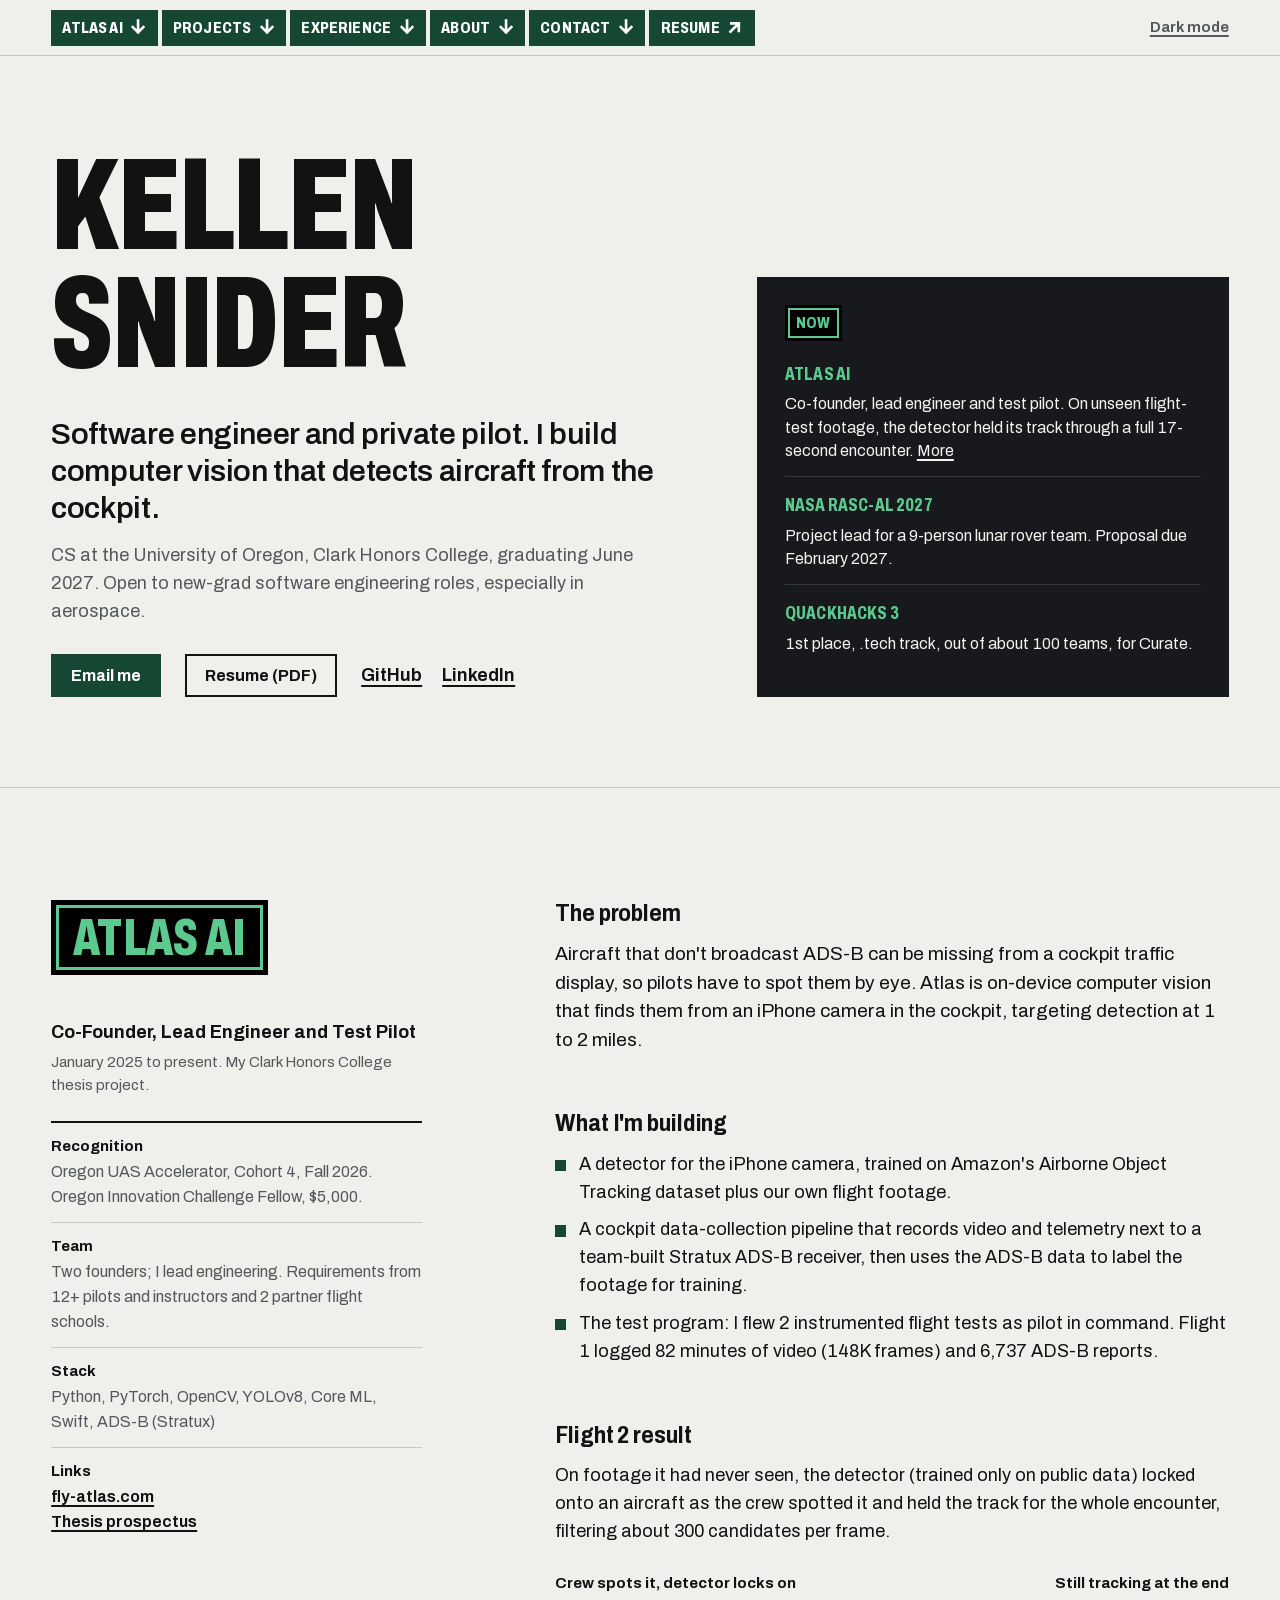
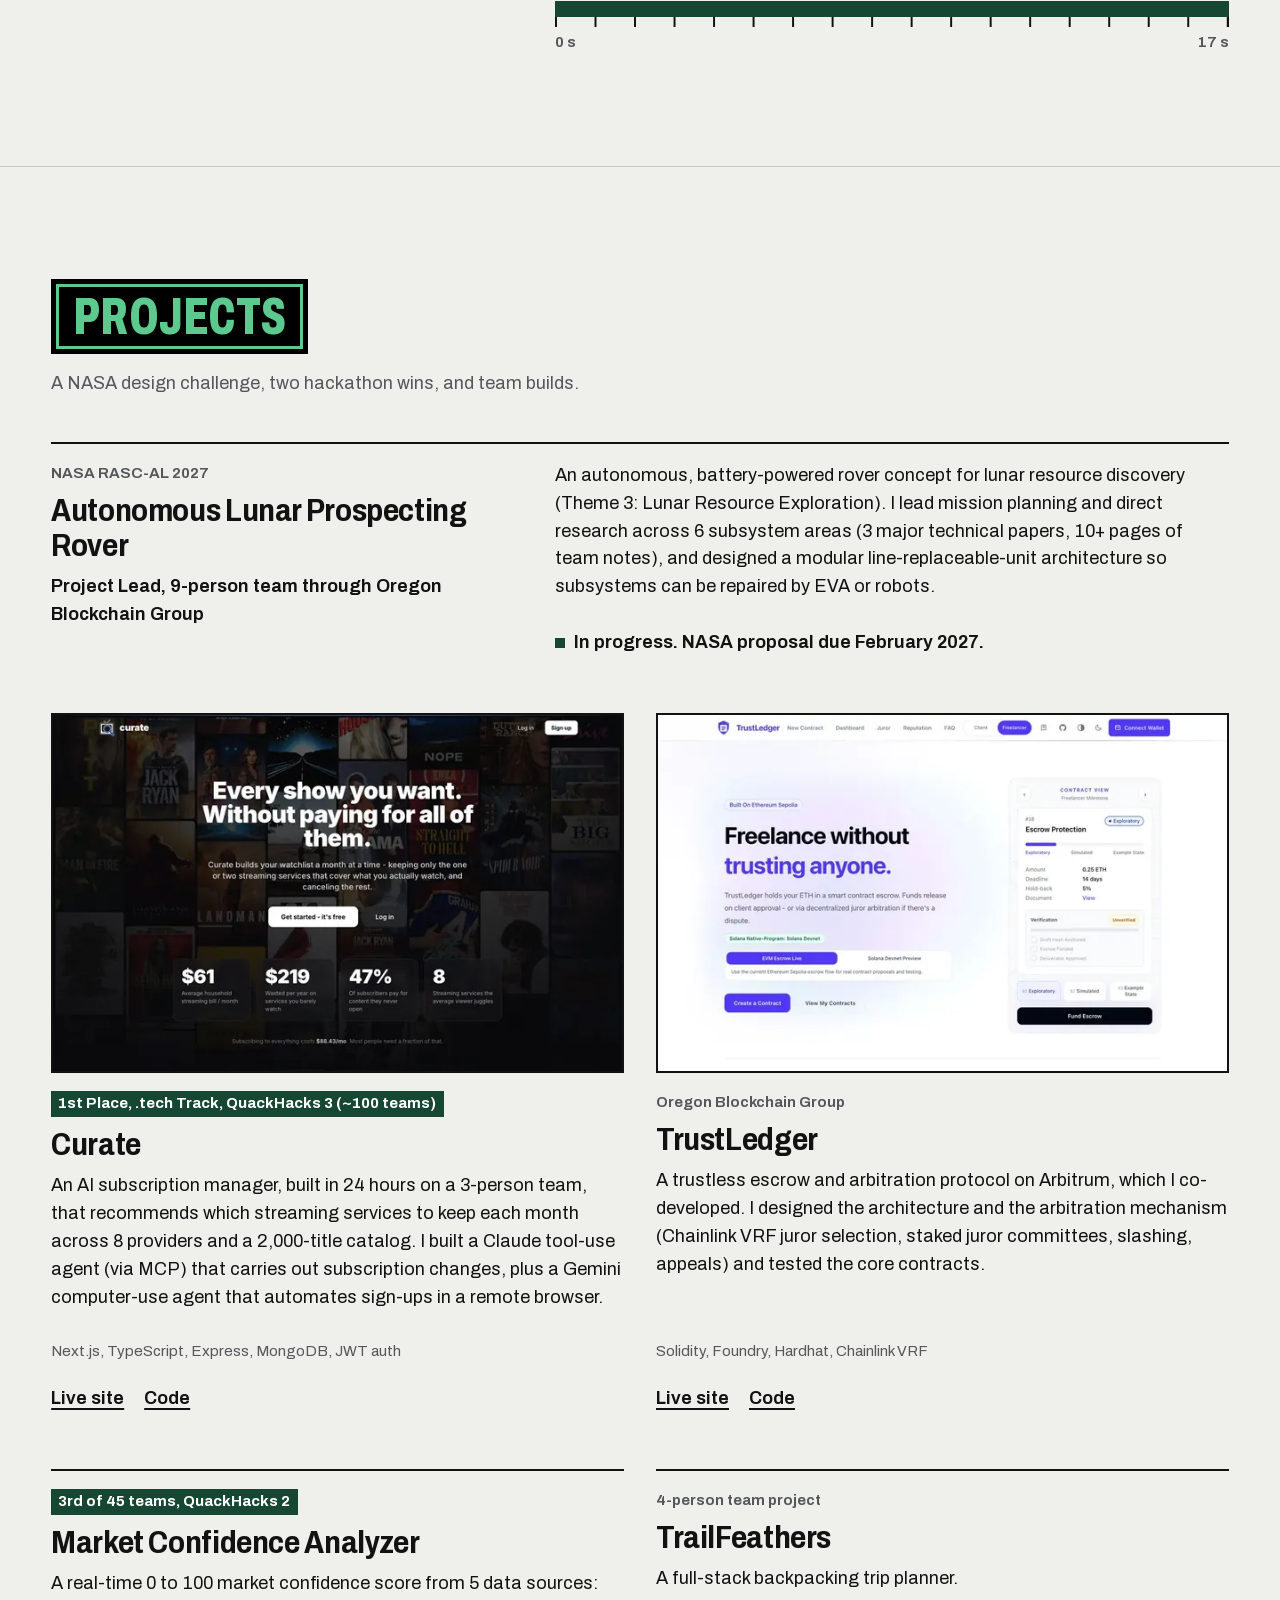
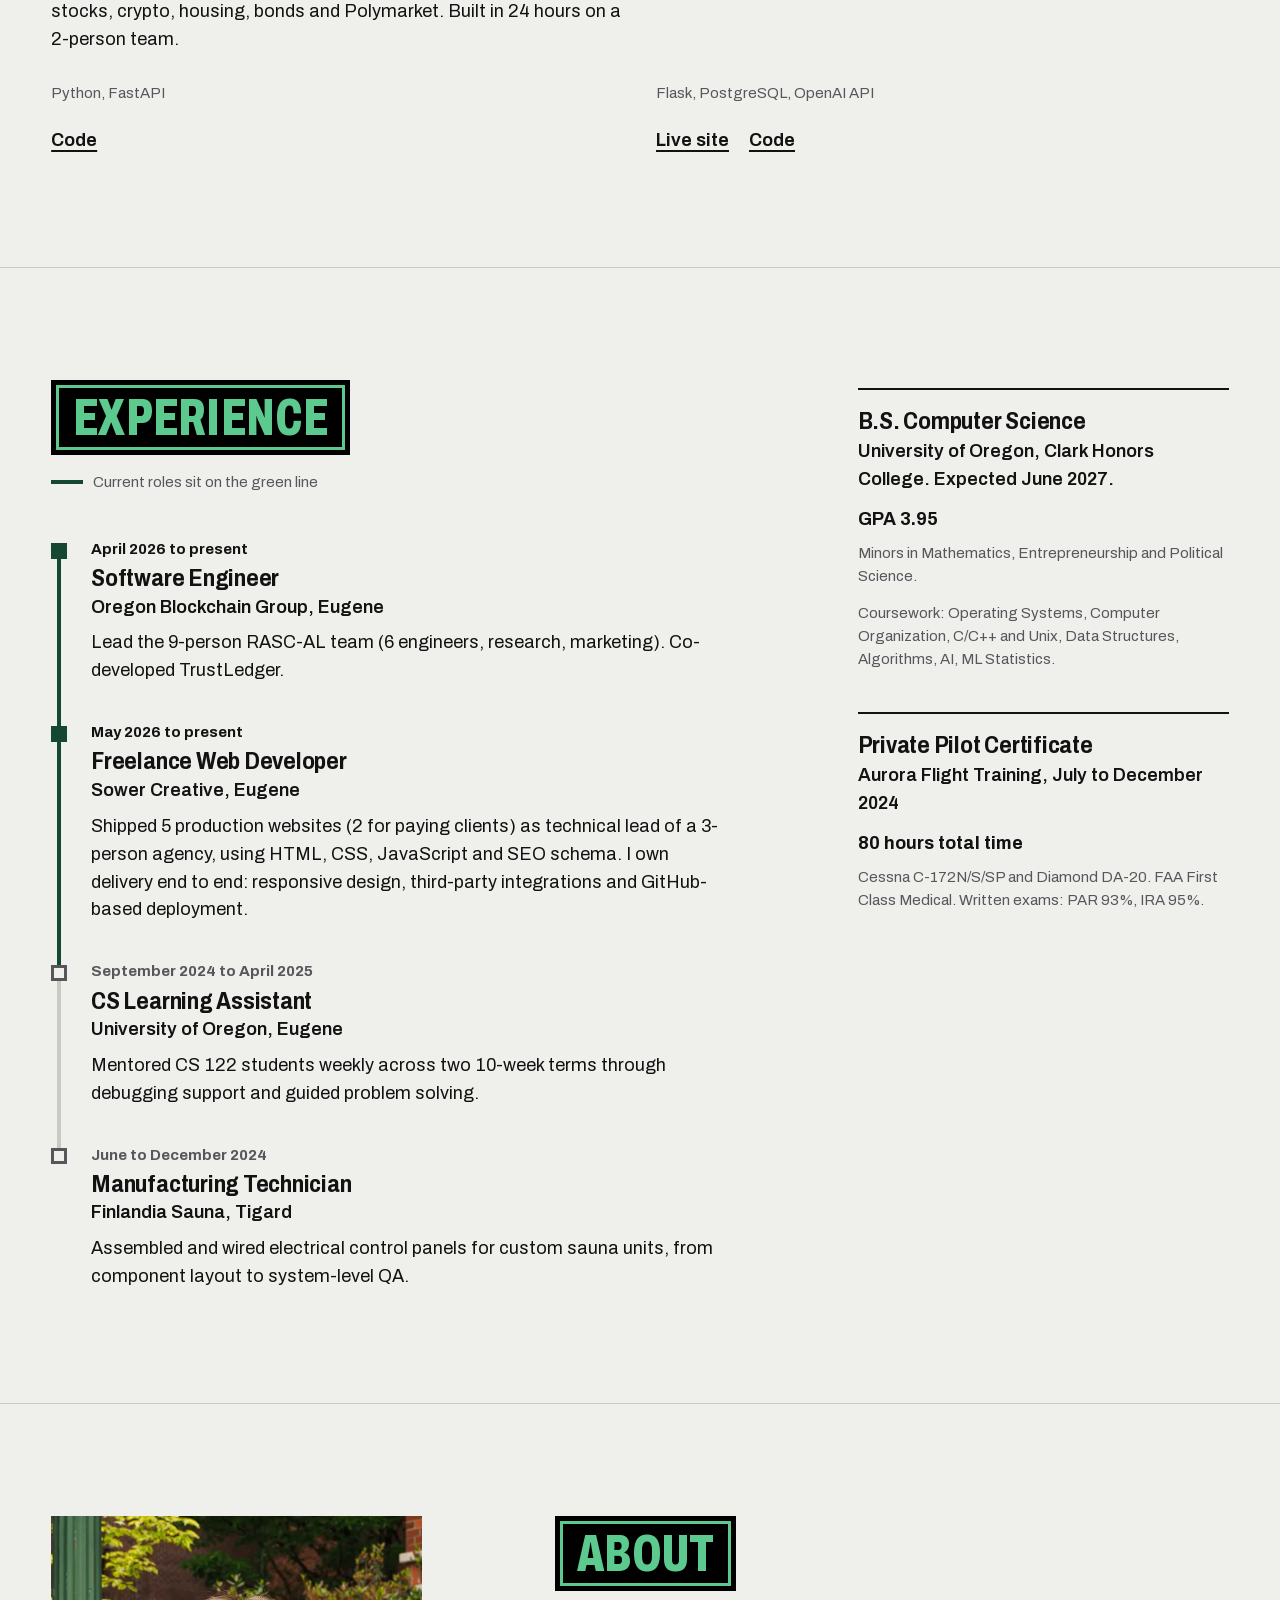
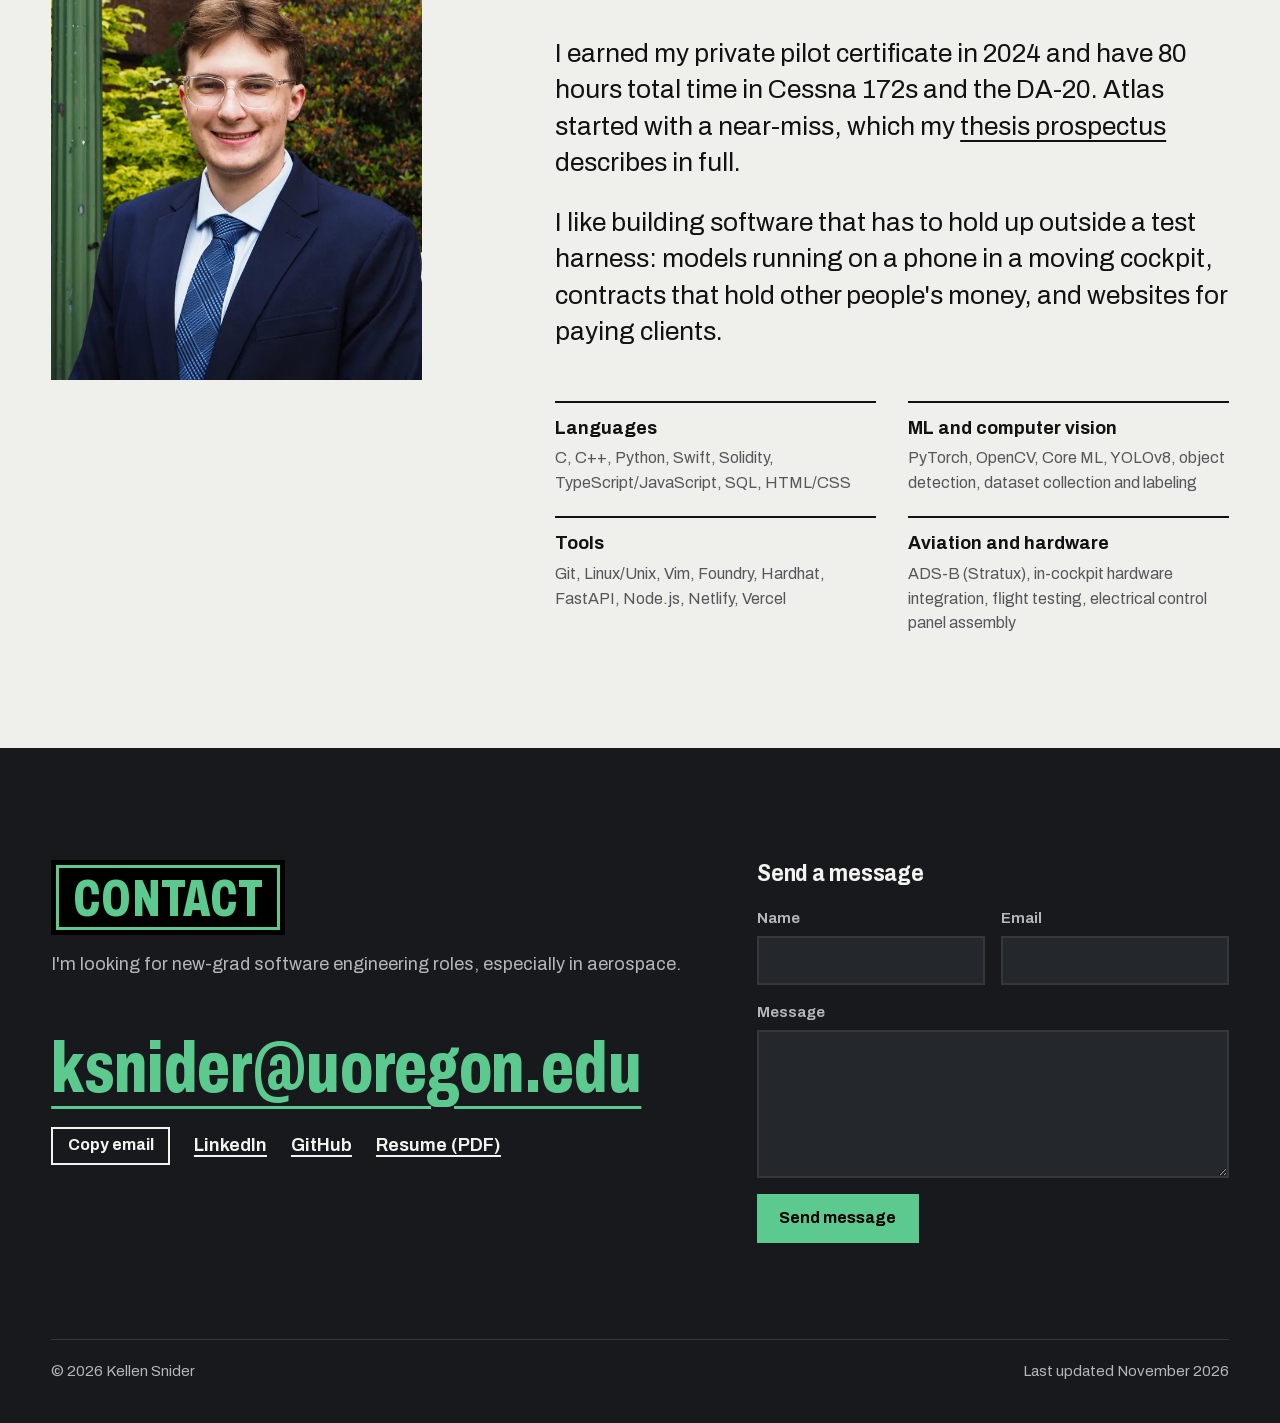
==== commit fd9c59b4: "Redesign site around airport signage in Oregon green - Sticky sign-array nav: the current section sh" ====
--- a/index.html
+++ b/index.html
@@ -8,11 +8,10 @@
   <link rel="canonical" href="https://kellensnider.github.io/Personal-Website/">
   <meta name="author" content="Kellen Snider">
 
-  <meta name="theme-color" content="#f6f5f1" media="(prefers-color-scheme: light)">
-  <meta name="theme-color" content="#111315" media="(prefers-color-scheme: dark)">
+  <meta name="theme-color" content="#efefec" media="(prefers-color-scheme: light)">
+  <meta name="theme-color" content="#1b1d20" media="(prefers-color-scheme: dark)">
   <meta name="color-scheme" content="light dark">
 
-  <!-- Open Graph / Twitter -->
   <meta property="og:type" content="website">
   <meta property="og:site_name" content="Kellen Snider">
   <meta property="og:title" content="Kellen Snider: Software Engineer">
@@ -21,19 +20,16 @@
   <meta property="og:image" content="https://kellensnider.github.io/Personal-Website/assets/og-image.jpg">
   <meta property="og:image:width" content="1200">
   <meta property="og:image:height" content="630">
-  <meta property="og:image:alt" content="Atlas AI flight-test frame: a green tracking box on a distant aircraft over Oregon terrain.">
+  <meta property="og:image:alt" content="Kellen Snider: software engineer and private pilot.">
   <meta name="twitter:card" content="summary_large_image">
   <meta name="twitter:title" content="Kellen Snider: Software Engineer">
   <meta name="twitter:description" content="Software engineer and private pilot. I build computer vision that detects aircraft from the cockpit.">
   <meta name="twitter:image" content="https://kellensnider.github.io/Personal-Website/assets/og-image.jpg">
 
   <link rel="icon" href="favicon.svg" type="image/svg+xml">
-
-  <link rel="preload" href="assets/fonts/plex-sans-var.woff2" as="font" type="font/woff2" crossorigin>
-  <link rel="preload" href="assets/fonts/plex-mono-400.woff2" as="font" type="font/woff2" crossorigin>
+  <link rel="preload" href="assets/fonts/archivo-var.woff2" as="font" type="font/woff2" crossorigin>
   <link rel="stylesheet" href="styles.css">
 
-  <!-- Apply a saved theme before first paint. Without JS the site follows the OS setting. -->
   <script>
     try {
       var t = localStorage.getItem("theme");
@@ -58,333 +54,302 @@
   </script>
 </head>
 <body>
+  <!-- One arrow, rotated per sign: down by default, up, or up-right for links that leave the page -->
+  <svg width="0" height="0" style="position:absolute" aria-hidden="true">
+    <symbol id="arrow" viewBox="0 0 16 16"><path d="M8 1.5v11.5M2.75 8 8 13.25 13.25 8" fill="none" stroke="currentColor" stroke-width="2.6" stroke-linecap="square"/></symbol>
+  </svg>
+
   <a class="skip-link" href="#main">Skip to content</a>
 
-  <header class="site-bar">
-    <div class="wrap">
-      <a class="site-name" href="#top">Kellen Snider</a>
-      <nav class="site-nav" aria-label="Primary">
+  <!-- Sign array. The section you're in shows as a location sign; the rest point toward their sections. -->
+  <header class="signbar">
+    <div class="container">
+      <nav aria-label="Sections">
         <ul>
-          <li><a href="#work">Work</a></li>
-          <li><a href="#about">About</a></li>
-          <li><a href="Kellen_Snider_Resume.pdf">Resume</a></li>
-          <li><a href="#contact">Contact</a></li>
+          <li><a class="sign" href="#atlas" data-section="atlas">Atlas AI<svg aria-hidden="true"><use href="#arrow"/></svg></a></li>
+          <li><a class="sign" href="#projects" data-section="projects">Projects<svg aria-hidden="true"><use href="#arrow"/></svg></a></li>
+          <li><a class="sign" href="#experience" data-section="experience">Experience<svg aria-hidden="true"><use href="#arrow"/></svg></a></li>
+          <li><a class="sign" href="#about" data-section="about">About<svg aria-hidden="true"><use href="#arrow"/></svg></a></li>
+          <li><a class="sign" href="#contact" data-section="contact">Contact<svg aria-hidden="true"><use href="#arrow"/></svg></a></li>
+          <li><a class="sign ext" href="Kellen_Snider_Resume.pdf">Resume<svg aria-hidden="true"><use href="#arrow"/></svg></a></li>
         </ul>
-        <button class="theme-toggle mono" type="button" data-theme-toggle hidden>Dark</button>
       </nav>
+      <button class="theme-toggle" type="button" data-theme-toggle hidden>Dark mode</button>
     </div>
   </header>
 
   <main id="main">
-    <!-- ================= Intro ================= -->
-    <section class="intro" id="top" aria-labelledby="name">
-      <div class="wrap">
-        <h1 id="name">Kellen Snider</h1>
-        <p class="lede">Software engineer and private pilot. I build computer vision that detects aircraft from the cockpit.</p>
-        <p class="status">CS @ University of Oregon (Clark Honors College), graduating June 2027. Open to new-grad software roles in aerospace and defense.</p>
-        <ul class="link-row mono" aria-label="Links">
-          <li><a href="Kellen_Snider_Resume.pdf">Resume (PDF)</a></li>
-          <li><a href="https://github.com/kellensnider" target="_blank" rel="noopener">GitHub</a></li>
-          <li><a href="https://www.linkedin.com/in/kellen-snider-683396256/" target="_blank" rel="noopener">LinkedIn</a></li>
-          <li><a href="mailto:ksnider@uoregon.edu">Email</a></li>
-        </ul>
-      </div>
-    </section>
-
-    <!-- ================= Featured: Atlas AI ================= -->
-    <section class="section" id="work" aria-labelledby="work-label">
-      <div class="wrap">
-        <h2 class="section-label" id="work-label"><span class="idx" aria-hidden="true">01</span>Featured</h2>
-
-        <article aria-labelledby="atlas-title">
-          <header class="feature-head">
-            <h3 id="atlas-title">Atlas AI</h3>
-            <p class="meta">Co-Founder, Lead Engineer &amp; Test Pilot · Jan 2025 – present · Clark Honors College thesis</p>
-          </header>
-
-          <p class="feature-summary">An on-device computer vision system that detects aircraft that don't broadcast ADS-B, using an iPhone camera in the cockpit. I lead engineering, built the data-collection pipeline, and flew the test flights as pilot in command.</p>
-
-          <figure class="figure breakout">
-            <picture>
-              <source type="image/webp" srcset="assets/atlas-track-1000.webp 1000w, assets/atlas-track.webp 1600w" sizes="(min-width: 1032px) 1000px, calc(100vw - 32px)">
-              <img src="assets/atlas-track.jpg"
-                   srcset="assets/atlas-track-1000.jpg 1000w, assets/atlas-track.jpg 1600w"
-                   sizes="(min-width: 1032px) 1000px, calc(100vw - 32px)"
-                   width="1600" height="898" decoding="async" fetchpriority="high"
-                   alt="View from the cockpit beneath a high wing, looking out over forested Oregon hills and clouds. A green box labeled TRACK marks a distant aircraft against the terrain; an inset in the top right corner shows the aircraft enlarged. Smaller orange boxes across the frame mark candidates the detector rejected.">
-            </picture>
-            <figcaption><span class="fig-no">Fig. 1</span>Flight 2 over Oregon, on footage the detector had never seen. The green box is the tracked aircraft, enlarged in the inset at top right; orange boxes are candidates the detector rejected.</figcaption>
-          </figure>
-
-          <div class="report">
-            <section class="report-row" aria-labelledby="atlas-problem">
-              <h4 id="atlas-problem">Problem</h4>
-              <p>Aircraft that don't broadcast ADS-B can be missing from a cockpit traffic display, so pilots have to spot them by eye.</p>
-            </section>
-
-            <section class="report-row" aria-labelledby="atlas-built">
-              <h4 id="atlas-built">What I built</h4>
-              <ul>
-                <li>An on-device detector for the iPhone camera, targeting detection at 1–2 miles. It is trained on Amazon's Airborne Object Tracking dataset plus our own flight footage.</li>
-                <li>A cockpit data-collection pipeline that records video and telemetry next to a team-built Stratux ADS-B receiver, then uses the ADS-B data to label the footage for training.</li>
-              </ul>
-            </section>
-
-            <section class="report-row" aria-labelledby="atlas-tested">
-              <h4 id="atlas-tested">How I tested it</h4>
-              <p>I flew 2 instrumented flight tests as pilot in command, then ran the detector on footage it had never seen.</p>
-            </section>
-
-            <section class="report-row" aria-labelledby="atlas-results">
-              <h4 id="atlas-results">Results</h4>
-              <div>
-                <table class="data">
-                  <caption class="visually-hidden">Atlas AI flight-test results</caption>
-                  <thead>
-                    <tr><th scope="col">Flight</th><th scope="col">Result</th></tr>
-                  </thead>
-                  <tbody>
-                    <tr>
-                      <th scope="row">Flight 1</th>
-                      <td><span class="num">82 min</span> of video (<span class="num">148K</span> frames) and <span class="num">6,737</span> ADS-B reports logged.</td>
-                    </tr>
-                    <tr>
-                      <th scope="row">Flight 2</th>
-                      <td>On unseen footage, the detector (trained only on public data) locked onto an aircraft as the crew spotted it and tracked it through the full <span class="num">17 s</span> encounter, filtering about <span class="num">300</span> candidates per frame.</td>
-                    </tr>
-                  </tbody>
-                </table>
-              </div>
-            </section>
-
-            <section class="report-row" aria-labelledby="atlas-recognition">
-              <h4 id="atlas-recognition">Recognition</h4>
-              <ul>
-                <li>Selected for the Oregon UAS Accelerator, Cohort 4, Fall 2026.</li>
-                <li>Oregon Innovation Challenge Fellow, $5,000 award.</li>
-              </ul>
-            </section>
-
-            <section class="report-row" aria-labelledby="atlas-team">
-              <h4 id="atlas-team">Team</h4>
-              <p>I lead engineering on a two-founder team. We gathered requirements from 12+ pilots and instructors and 2 partner flight schools.</p>
-            </section>
-
-            <section class="report-row" aria-labelledby="atlas-stack">
-              <h4 id="atlas-stack">Stack</h4>
-              <p class="stack">Python · PyTorch · OpenCV · YOLOv8 · Core ML · Swift · ADS-B (Stratux)</p>
-            </section>
-
-            <section class="report-row" aria-labelledby="atlas-links">
-              <h4 id="atlas-links">Links</h4>
-              <ul class="link-row mono">
-                <li><a href="https://fly-atlas.com" target="_blank" rel="noopener">fly-atlas.com</a></li>
-                <li><a href="https://docs.google.com/document/d/1oKL0tudjO8QIQTPwwU-XqL9Qgk79S9ug/edit?usp=sharing" target="_blank" rel="noopener">Thesis</a></li>
-              </ul>
-            </section>
-          </div>
-        </article>
-      </div>
-    </section>
-
-    <!-- ================= Selected projects ================= -->
-    <section class="section" id="projects" aria-labelledby="projects-label">
-      <div class="wrap">
-        <h2 class="section-label" id="projects-label"><span class="idx" aria-hidden="true">02</span>Selected projects</h2>
-
-        <ol class="projects">
-          <li class="project">
-            <article aria-labelledby="p-rascal">
-              <h3 id="p-rascal">NASA RASC-AL 2027: Autonomous Lunar Prospecting Rover</h3>
-              <p class="result">Project Lead · 9-person team · Fall 2026 – present</p>
-              <p class="desc">An autonomous, battery-powered rover concept for lunar resource discovery (Theme 3: Lunar Resource Exploration), built through Oregon Blockchain Group. I lead mission planning and direct research across 6 subsystem areas (3 major technical papers, 10+ pages of team notes), and designed a modular line-replaceable-unit architecture so subsystems can be repaired by EVA or robots. The NASA proposal is due February 2027, ahead of Phase II selection.</p>
-            </article>
-          </li>
-
-          <li class="project">
-            <article aria-labelledby="p-curate">
-              <h3 id="p-curate">Curate: AI Subscription Manager</h3>
-              <p class="result">1st Place, .tech Track, QuackHacks 3 (~100 teams)</p>
-              <p class="desc">A full-stack web app, built in 24 hours on a 3-person team, that recommends which streaming services to keep each month across 8 providers and a 2,000-title catalog. I developed a Claude tool-use agent (via MCP) that carries out subscription changes, plus a Gemini computer-use agent that automates service sign-ups in a remote browser.</p>
-              <div class="foot">
-                <p class="stack">Next.js · TypeScript · Express · MongoDB · JWT auth</p>
-                <ul class="links">
-                  <li><a href="https://curate-rosy.vercel.app" target="_blank" rel="noopener">Live</a></li>
-                  <li><a href="https://github.com/kellensnider/Curate" target="_blank" rel="noopener">Repo</a></li>
-                </ul>
-              </div>
-            </article>
-          </li>
-
-          <li class="project">
-            <article aria-labelledby="p-trustledger">
-              <h3 id="p-trustledger">TrustLedger: Decentralized Escrow &amp; Arbitration Protocol</h3>
-              <p class="result">Co-developer · Oregon Blockchain Group</p>
-              <p class="desc">A trustless escrow protocol on Arbitrum. I designed the architecture and the arbitration mechanism (Chainlink VRF juror selection, staked juror committees, slashing, appeals) and tested the core contracts.</p>
-              <div class="foot">
-                <p class="stack">Solidity · Foundry · Hardhat · Arbitrum · Chainlink VRF</p>
-                <ul class="links">
-                  <li><a href="https://trustledger-zeta.vercel.app/" target="_blank" rel="noopener">Live</a></li>
-                  <li><a href="https://github.com/kevinle3212/TrustLedger" target="_blank" rel="noopener">Repo</a></li>
-                </ul>
-              </div>
-            </article>
-          </li>
-
-          <li class="project">
-            <article aria-labelledby="p-mca">
-              <h3 id="p-mca">Market Confidence Analyzer</h3>
-              <p class="result">3rd of 45 teams, QuackHacks 2</p>
-              <p class="desc">A real-time 0–100 market confidence score built from 5 data sources (stocks, crypto, housing, bonds, Polymarket). Built in 24 hours on a 2-person team.</p>
-              <div class="foot">
-                <p class="stack">Python · FastAPI</p>
-                <ul class="links">
-                  <li><a href="https://github.com/kellensnider/Quackhacks2025_Market_Confidence" target="_blank" rel="noopener">Repo</a></li>
-                </ul>
-              </div>
-            </article>
-          </li>
-
-          <li class="project">
-            <article aria-labelledby="p-trail">
-              <h3 id="p-trail">TrailFeathers</h3>
-              <p class="result">4-person team project</p>
-              <p class="desc">A full-stack backpacking trip planner.</p>
-              <div class="foot">
-                <p class="stack">Flask · PostgreSQL · OpenAI API</p>
-                <ul class="links">
-                  <li><a href="https://trailfeathers.github.io" target="_blank" rel="noopener">Live</a></li>
-                  <li><a href="https://github.com/trailfeathers/trailfeathers.github.io" target="_blank" rel="noopener">Repo</a></li>
-                </ul>
-              </div>
-            </article>
-          </li>
-        </ol>
-      </div>
-    </section>
-
-    <!-- ================= Experience ================= -->
-    <section class="section" id="experience" aria-labelledby="experience-label">
-      <div class="wrap">
-        <h2 class="section-label" id="experience-label"><span class="idx" aria-hidden="true">03</span>Experience</h2>
-
-        <ol class="timeline">
-          <li>
-            <p class="meta when">Apr 2026 – present</p>
-            <div>
-              <h3>Software Engineer <span class="org">· Oregon Blockchain Group</span></h3>
+    <!-- ============ Hero ============ -->
+    <section class="hero" aria-labelledby="name">
+      <div class="container grid">
+        <div class="span-7">
+          <h1 class="name" id="name">Kellen Snider</h1>
+          <p class="pitch">Software engineer and private pilot. I build computer vision that detects aircraft from the cockpit.</p>
+          <p class="status">CS at the University of Oregon, Clark Honors College, graduating June 2027. Open to new-grad software engineering roles, especially in aerospace.</p>
+          <div class="cta-row">
+            <a class="btn btn-primary" href="mailto:ksnider@uoregon.edu">Email me</a>
+            <a class="btn btn-ghost" href="Kellen_Snider_Resume.pdf">Resume (PDF)</a>
+            <span class="text-links">
+              <a href="https://github.com/kellensnider" target="_blank" rel="noopener">GitHub</a>
+              <a href="https://www.linkedin.com/in/kellen-snider-683396256/" target="_blank" rel="noopener">LinkedIn</a>
+            </span>
+          </div>
+        </div>
+
+        <aside class="board span-5" aria-labelledby="now-title">
+          <h2 class="board-title"><span class="sign here" id="now-title">Now</span></h2>
+          <ul>
+            <li>
+              <span class="what">Atlas AI</span>
+              <span class="detail">Co-founder, lead engineer and test pilot. On unseen flight-test footage, the detector held its track through a full 17-second encounter. <a href="#atlas">More</a></span>
+            </li>
+            <li>
+              <span class="what">NASA RASC-AL 2027</span>
+              <span class="detail">Project lead for a 9-person lunar rover team. Proposal due February 2027.</span>
+            </li>
+            <li>
+              <span class="what">QuackHacks 3</span>
+              <span class="detail">1st place, .tech track, out of about 100 teams, for Curate.</span>
+            </li>
+          </ul>
+        </aside>
+      </div>
+    </section>
+
+    <!-- ============ Atlas AI ============ -->
+    <section class="section" id="atlas" aria-labelledby="atlas-title">
+      <div class="container grid">
+        <aside class="atlas-aside span-4">
+          <div class="section-head">
+            <h2 class="h-section loc" id="atlas-title">Atlas AI</h2>
+          </div>
+          <p class="atlas-role">Co-Founder, Lead Engineer and Test Pilot</p>
+          <p class="atlas-when">January 2025 to present. My Clark Honors College thesis project.</p>
+          <dl class="facts">
+            <div><dt>Recognition</dt><dd>Oregon UAS Accelerator, Cohort 4, Fall 2026. Oregon Innovation Challenge Fellow, $5,000.</dd></div>
+            <div><dt>Team</dt><dd>Two founders; I lead engineering. Requirements from 12+ pilots and instructors and 2 partner flight schools.</dd></div>
+            <div><dt>Stack</dt><dd>Python, PyTorch, OpenCV, YOLOv8, Core ML, Swift, ADS-B (Stratux)</dd></div>
+            <div><dt>Links</dt><dd><a href="https://fly-atlas.com" target="_blank" rel="noopener">fly-atlas.com</a><br><a href="https://docs.google.com/document/d/1oKL0tudjO8QIQTPwwU-XqL9Qgk79S9ug/edit?usp=sharing" target="_blank" rel="noopener">Thesis prospectus</a></dd></div>
+          </dl>
+        </aside>
+
+        <div class="chapters span-7 col-6-end">
+          <section class="chapter" aria-labelledby="atlas-problem">
+            <h3 class="h-sub" id="atlas-problem">The problem</h3>
+            <p class="atlas-summary">Aircraft that don't broadcast ADS-B can be missing from a cockpit traffic display, so pilots have to spot them by eye. Atlas is on-device computer vision that finds them from an iPhone camera in the cockpit, targeting detection at 1 to 2 miles.</p>
+          </section>
+
+          <section class="chapter" aria-labelledby="atlas-built">
+            <h3 class="h-sub" id="atlas-built">What I'm building</h3>
+            <ul class="marks">
+              <li>A detector for the iPhone camera, trained on Amazon's Airborne Object Tracking dataset plus our own flight footage.</li>
+              <li>A cockpit data-collection pipeline that records video and telemetry next to a team-built Stratux ADS-B receiver, then uses the ADS-B data to label the footage for training.</li>
+              <li>The test program: I flew 2 instrumented flight tests as pilot in command. Flight 1 logged 82 minutes of video (148K frames) and 6,737 ADS-B reports.</li>
+            </ul>
+          </section>
+
+          <section class="chapter" aria-labelledby="atlas-result">
+            <h3 class="h-sub" id="atlas-result">Flight 2 result</h3>
+            <p>On footage it had never seen, the detector (trained only on public data) locked onto an aircraft as the crew spotted it and held the track for the whole encounter, filtering about 300 candidates per frame.</p>
+            <div class="tape" role="img" aria-label="Timeline of the 17-second encounter: the detector locks on at 0 seconds when the crew spots the aircraft and keeps tracking until the encounter ends at 17 seconds.">
+              <span class="tape-pin start">Crew spots it, detector locks on</span>
+              <span class="tape-pin end">Still tracking at the end</span>
+              <span class="tape-bar"></span>
+              <span class="tape-ticks"></span>
+              <span class="tape-scale" aria-hidden="true"><span>0 s</span><span>17 s</span></span>
+            </div>
+          </section>
+        </div>
+      </div>
+    </section>
+
+    <!-- ============ Projects ============ -->
+    <section class="section" id="projects" aria-labelledby="projects-title">
+      <div class="container">
+        <div class="section-head">
+          <h2 class="h-section loc" id="projects-title">Projects</h2>
+          <p class="sub">A NASA design challenge, two hackathon wins, and team builds.</p>
+        </div>
+
+        <div class="projects">
+          <article class="project full" aria-labelledby="p-rascal">
+            <div class="full-head">
+              <p class="kicker">NASA RASC-AL 2027</p>
+              <h3 id="p-rascal">Autonomous Lunar Prospecting Rover</h3>
+              <p class="role">Project Lead, 9-person team through Oregon Blockchain Group</p>
+            </div>
+            <div class="full-body">
+              <p class="desc">An autonomous, battery-powered rover concept for lunar resource discovery (Theme 3: Lunar Resource Exploration). I lead mission planning and direct research across 6 subsystem areas (3 major technical papers, 10+ pages of team notes), and designed a modular line-replaceable-unit architecture so subsystems can be repaired by EVA or robots.</p>
+              <p class="status-note">In progress. NASA proposal due February 2027.</p>
+            </div>
+          </article>
+
+          <article class="project half" aria-labelledby="p-curate">
+            <a class="shot" href="https://curate-rosy.vercel.app" target="_blank" rel="noopener" tabindex="-1" aria-hidden="true">
+              <picture>
+                <source type="image/webp" srcset="assets/shot-curate-640.webp 640w, assets/shot-curate.webp 1200w" sizes="(min-width: 1200px) 640px, (min-width: 760px) 45vw, calc(100vw - 40px)">
+                <img src="assets/shot-curate-640.jpg" srcset="assets/shot-curate-640.jpg 640w, assets/shot-curate.jpg 1200w" sizes="(min-width: 1200px) 640px, (min-width: 760px) 45vw, calc(100vw - 40px)" width="1200" height="750" loading="lazy" decoding="async" alt="">
+              </picture>
+            </a>
+            <p class="award">1st Place, .tech Track, QuackHacks 3 (~100 teams)</p>
+            <h3 id="p-curate">Curate</h3>
+            <p class="desc">An AI subscription manager, built in 24 hours on a 3-person team, that recommends which streaming services to keep each month across 8 providers and a 2,000-title catalog. I built a Claude tool-use agent (via MCP) that carries out subscription changes, plus a Gemini computer-use agent that automates sign-ups in a remote browser.</p>
+            <p class="stack">Next.js, TypeScript, Express, MongoDB, JWT auth</p>
+            <ul class="links">
+              <li><a href="https://curate-rosy.vercel.app" target="_blank" rel="noopener">Live site</a></li>
+              <li><a href="https://github.com/kellensnider/Curate" target="_blank" rel="noopener">Code</a></li>
+            </ul>
+          </article>
+
+          <article class="project half" aria-labelledby="p-trustledger">
+            <a class="shot" href="https://trustledger-zeta.vercel.app/" target="_blank" rel="noopener" tabindex="-1" aria-hidden="true">
+              <picture>
+                <source type="image/webp" srcset="assets/shot-trustledger-640.webp 640w, assets/shot-trustledger.webp 1200w" sizes="(min-width: 1200px) 640px, (min-width: 760px) 45vw, calc(100vw - 40px)">
+                <img src="assets/shot-trustledger-640.jpg" srcset="assets/shot-trustledger-640.jpg 640w, assets/shot-trustledger.jpg 1200w" sizes="(min-width: 1200px) 640px, (min-width: 760px) 45vw, calc(100vw - 40px)" width="1200" height="750" loading="lazy" decoding="async" alt="">
+              </picture>
+            </a>
+            <p class="kicker">Oregon Blockchain Group</p>
+            <h3 id="p-trustledger">TrustLedger</h3>
+            <p class="desc">A trustless escrow and arbitration protocol on Arbitrum, which I co-developed. I designed the architecture and the arbitration mechanism (Chainlink VRF juror selection, staked juror committees, slashing, appeals) and tested the core contracts.</p>
+            <p class="stack">Solidity, Foundry, Hardhat, Chainlink VRF</p>
+            <ul class="links">
+              <li><a href="https://trustledger-zeta.vercel.app/" target="_blank" rel="noopener">Live site</a></li>
+              <li><a href="https://github.com/kevinle3212/TrustLedger" target="_blank" rel="noopener">Code</a></li>
+            </ul>
+          </article>
+
+          <article class="project text half" aria-labelledby="p-mca">
+            <p class="award">3rd of 45 teams, QuackHacks 2</p>
+            <h3 id="p-mca">Market Confidence Analyzer</h3>
+            <p class="desc">A real-time 0 to 100 market confidence score from 5 data sources: stocks, crypto, housing, bonds and Polymarket. Built in 24 hours on a 2-person team.</p>
+            <p class="stack">Python, FastAPI</p>
+            <ul class="links">
+              <li><a href="https://github.com/kellensnider/Quackhacks2025_Market_Confidence" target="_blank" rel="noopener">Code</a></li>
+            </ul>
+          </article>
+
+          <article class="project text half" aria-labelledby="p-trail">
+            <p class="kicker">4-person team project</p>
+            <h3 id="p-trail">TrailFeathers</h3>
+            <p class="desc">A full-stack backpacking trip planner.</p>
+            <p class="stack">Flask, PostgreSQL, OpenAI API</p>
+            <ul class="links">
+              <li><a href="https://trailfeathers.github.io" target="_blank" rel="noopener">Live site</a></li>
+              <li><a href="https://github.com/trailfeathers/trailfeathers.github.io" target="_blank" rel="noopener">Code</a></li>
+            </ul>
+          </article>
+        </div>
+      </div>
+    </section>
+
+    <!-- ============ Experience ============ -->
+    <section class="section" id="experience" aria-labelledby="experience-title">
+      <div class="container grid">
+        <div class="span-7">
+          <div class="section-head">
+            <h2 class="h-section loc" id="experience-title">Experience</h2>
+            <p class="route-key">Current roles sit on the green line</p>
+          </div>
+          <ol class="route">
+            <li class="leg active">
+              <span class="wpt" aria-hidden="true"></span>
+              <p class="when">April 2026 to present <span class="visually-hidden">(current)</span></p>
+              <h3>Software Engineer</h3>
+              <p class="org">Oregon Blockchain Group, Eugene</p>
               <p>Lead the 9-person RASC-AL team (6 engineers, research, marketing). Co-developed TrustLedger.</p>
-              <p class="meta sub">Eugene, OR</p>
-            </div>
-          </li>
-          <li>
-            <p class="meta when">May 2026 – present</p>
-            <div>
-              <h3>Freelance Web Developer <span class="org">· Sower Creative</span></h3>
-              <p>Shipped 5 production websites (2 for paying clients) as technical lead of a 3-person agency (HTML/CSS/JS, SEO schema). I own end-to-end delivery: responsive design, third-party integrations and GitHub-based deployment.</p>
-              <p class="meta sub">Eugene, OR</p>
-            </div>
-          </li>
-          <li>
-            <p class="meta when">Sep 2024 – Apr 2025</p>
-            <div>
-              <h3>CS Learning Assistant <span class="org">· University of Oregon</span></h3>
+            </li>
+            <li class="leg active">
+              <span class="wpt" aria-hidden="true"></span>
+              <p class="when">May 2026 to present <span class="visually-hidden">(current)</span></p>
+              <h3>Freelance Web Developer</h3>
+              <p class="org">Sower Creative, Eugene</p>
+              <p>Shipped 5 production websites (2 for paying clients) as technical lead of a 3-person agency, using HTML, CSS, JavaScript and SEO schema. I own delivery end to end: responsive design, third-party integrations and GitHub-based deployment.</p>
+            </li>
+            <li class="leg">
+              <span class="wpt" aria-hidden="true"></span>
+              <p class="when">September 2024 to April 2025</p>
+              <h3>CS Learning Assistant</h3>
+              <p class="org">University of Oregon, Eugene</p>
               <p>Mentored CS 122 students weekly across two 10-week terms through debugging support and guided problem solving.</p>
-              <p class="meta sub">Eugene, OR</p>
-            </div>
-          </li>
-          <li>
-            <p class="meta when">Jun – Dec 2024</p>
-            <div>
-              <h3>Manufacturing Technician <span class="org">· Finlandia Sauna</span></h3>
+            </li>
+            <li class="leg">
+              <span class="wpt" aria-hidden="true"></span>
+              <p class="when">June to December 2024</p>
+              <h3>Manufacturing Technician</h3>
+              <p class="org">Finlandia Sauna, Tigard</p>
               <p>Assembled and wired electrical control panels for custom sauna units, from component layout to system-level QA.</p>
-              <p class="meta sub">Tigard, OR</p>
-            </div>
-          </li>
-        </ol>
-
-        <h3 class="subhead" id="education">Education</h3>
-        <ol class="timeline" aria-labelledby="education">
-          <li>
-            <p class="meta when">Expected Jun 2027</p>
-            <div>
-              <h3>B.S. Computer Science <span class="org">· University of Oregon, Clark Honors College</span></h3>
-              <p>GPA 3.95. Minors in Mathematics, Entrepreneurship and Political Science.</p>
-              <p class="sub">Coursework: Operating Systems, Computer Organization, C/C++ &amp; Unix, Data Structures, Algorithms, AI, ML Statistics.</p>
-            </div>
-          </li>
-          <li>
-            <p class="meta when">Jul – Dec 2024</p>
-            <div>
-              <h3>Private Pilot Certificate <span class="org">· Aurora Flight Training</span></h3>
-              <p>80 hours total time in the C-172N/S/SP and DA-20. FAA First Class Medical.</p>
-              <p class="sub">Written exams: PAR 93%, IRA 95%.</p>
-            </div>
-          </li>
-        </ol>
-      </div>
-    </section>
-
-    <!-- ================= About ================= -->
-    <section class="section" id="about" aria-labelledby="about-label">
-      <div class="wrap">
-        <h2 class="section-label" id="about-label"><span class="idx" aria-hidden="true">04</span>About</h2>
-        <div class="about">
+            </li>
+          </ol>
+        </div>
+
+        <section class="span-4 edu-col" aria-labelledby="education-title">
+          <h2 class="visually-hidden" id="education-title">Education</h2>
+          <div class="edu">
+            <h3>B.S. Computer Science</h3>
+            <p class="org">University of Oregon, Clark Honors College. Expected June 2027.</p>
+            <p class="figure">GPA 3.95</p>
+            <p class="muted small">Minors in Mathematics, Entrepreneurship and Political Science.</p>
+            <p class="muted small">Coursework: Operating Systems, Computer Organization, C/C++ and Unix, Data Structures, Algorithms, AI, ML Statistics.</p>
+          </div>
+          <div class="edu">
+            <h3>Private Pilot Certificate</h3>
+            <p class="org">Aurora Flight Training, July to December 2024</p>
+            <p class="figure">80 hours total time</p>
+            <p class="muted small">Cessna C-172N/S/SP and Diamond DA-20. FAA First Class Medical. Written exams: PAR 93%, IRA 95%.</p>
+          </div>
+        </section>
+      </div>
+    </section>
+
+    <!-- ============ About ============ -->
+    <section class="section" id="about" aria-labelledby="about-title">
+      <div class="container grid about">
+        <figure class="portrait span-4">
           <picture>
-            <source type="image/webp" srcset="assets/kellen.webp">
-            <img src="assets/kellen.jpg" width="240" height="240" loading="lazy" decoding="async" alt="Kellen Snider in a navy suit and clear-framed glasses, outdoors in front of greenery and a brick building.">
+            <source type="image/webp" srcset="assets/kellen-portrait-360.webp 360w, assets/kellen-portrait.webp 640w" sizes="(min-width: 900px) 30vw, 320px">
+            <img src="assets/kellen-portrait-360.jpg" srcset="assets/kellen-portrait-360.jpg 360w, assets/kellen-portrait.jpg 640w" sizes="(min-width: 900px) 30vw, 320px" width="640" height="800" loading="lazy" decoding="async" alt="Kellen Snider in a navy suit and clear-framed glasses, outdoors in front of greenery and a brick building.">
           </picture>
-          <div>
-            <!-- TODO: Kellen — check the near-miss sentence and the last paragraph read in your voice. -->
-            <p>I earned my private pilot certificate in 2024 and have 80 hours total time, in Cessna 172s and the DA-20. Atlas started with a near-miss, which my <a href="https://docs.google.com/document/d/1oKL0tudjO8QIQTPwwU-XqL9Qgk79S9ug/edit?usp=sharing" target="_blank" rel="noopener">thesis</a> describes in full.</p>
-            <p>I like building software that has to hold up outside a test harness: models running on a phone in a moving cockpit, contracts that hold other people's money, and websites for paying clients.</p>
-          </div>
-        </div>
-      </div>
-    </section>
-
-    <!-- ================= Skills ================= -->
-    <section class="section" id="skills" aria-labelledby="skills-label">
-      <div class="wrap">
-        <h2 class="section-label" id="skills-label"><span class="idx" aria-hidden="true">05</span>Skills</h2>
-        <dl class="skills">
-          <div><dt>Languages</dt><dd>C, C++, Python, Swift, Solidity, TypeScript/JavaScript, SQL, HTML/CSS</dd></div>
-          <div><dt>ML &amp; CV</dt><dd>PyTorch, OpenCV, Core ML, YOLOv8, object detection, dataset collection and labeling</dd></div>
-          <div><dt>Tools</dt><dd>Git, Linux/Unix, Vim, Foundry, Hardhat, FastAPI, Node.js, Netlify, Vercel</dd></div>
-          <div><dt>Aviation &amp; hardware</dt><dd>ADS-B (Stratux), in-cockpit hardware integration, flight testing, electrical control panel assembly</dd></div>
-        </dl>
-      </div>
-    </section>
-
-    <!-- ================= Contact ================= -->
-    <section class="section" id="contact" aria-labelledby="contact-label">
-      <div class="wrap">
-        <h2 class="section-label" id="contact-label"><span class="idx" aria-hidden="true">06</span>Contact</h2>
-        <p>Open to new-grad software roles in aerospace and defense.</p>
-        <ul class="contact-lines">
-          <li>
-            <span class="k">Email</span>
-            <a href="mailto:ksnider@uoregon.edu">ksnider@uoregon.edu</a>
-            <button class="copy-btn" type="button" data-copy="ksnider@uoregon.edu" hidden>Copy</button>
+        </figure>
+        <div class="span-7 col-6-end">
+          <div class="section-head">
+            <h2 class="h-section loc" id="about-title">About</h2>
+          </div>
+          <p class="lead">I earned my private pilot certificate in 2024 and have 80 hours total time in Cessna 172s and the DA-20. Atlas started with a near-miss, which my <a href="https://docs.google.com/document/d/1oKL0tudjO8QIQTPwwU-XqL9Qgk79S9ug/edit?usp=sharing" target="_blank" rel="noopener">thesis prospectus</a> describes in full.</p>
+          <p class="lead">I like building software that has to hold up outside a test harness: models running on a phone in a moving cockpit, contracts that hold other people's money, and websites for paying clients.</p>
+          <h3 class="visually-hidden">Skills</h3>
+          <dl class="skills">
+            <div><dt>Languages</dt><dd>C, C++, Python, Swift, Solidity, TypeScript/JavaScript, SQL, HTML/CSS</dd></div>
+            <div><dt>ML and computer vision</dt><dd>PyTorch, OpenCV, Core ML, YOLOv8, object detection, dataset collection and labeling</dd></div>
+            <div><dt>Tools</dt><dd>Git, Linux/Unix, Vim, Foundry, Hardhat, FastAPI, Node.js, Netlify, Vercel</dd></div>
+            <div><dt>Aviation and hardware</dt><dd>ADS-B (Stratux), in-cockpit hardware integration, flight testing, electrical control panel assembly</dd></div>
+          </dl>
+        </div>
+      </div>
+    </section>
+  </main>
+
+  <!-- ============ Contact ============ -->
+  <footer class="contact" id="contact">
+    <div class="container">
+      <div class="grid">
+        <section class="span-7" aria-labelledby="contact-title">
+          <div class="section-head">
+            <h2 class="h-section loc" id="contact-title">Contact</h2>
+            <p class="sub">I'm looking for new-grad software engineering roles, especially in aerospace.</p>
+          </div>
+          <a class="email-big" href="mailto:ksnider@uoregon.edu">ksnider@uoregon.edu</a>
+          <div class="contact-actions">
+            <button class="copy-btn" type="button" data-copy="ksnider@uoregon.edu" hidden>Copy email</button>
             <span class="visually-hidden" role="status" aria-live="polite" data-copy-status></span>
-          </li>
-          <li>
-            <span class="k">LinkedIn</span>
-            <a href="https://www.linkedin.com/in/kellen-snider-683396256/" target="_blank" rel="noopener">in/kellen-snider</a>
-          </li>
-          <li>
-            <span class="k">GitHub</span>
-            <a href="https://github.com/kellensnider" target="_blank" rel="noopener">kellensnider</a>
-          </li>
-          <li>
-            <span class="k">Resume</span>
-            <a href="Kellen_Snider_Resume.pdf">Kellen_Snider_Resume.pdf</a>
-          </li>
-        </ul>
-
-        <h3 class="subhead" id="message-label">Or send a message</h3>
-        <!-- Web3Forms: the access key is a public, send-only key, so it is safe in page source. -->
-        <form class="contact-form" action="https://api.web3forms.com/submit" method="POST" aria-labelledby="message-label" data-web3forms>
+            <a href="https://www.linkedin.com/in/kellen-snider-683396256/" target="_blank" rel="noopener">LinkedIn</a>
+            <a href="https://github.com/kellensnider" target="_blank" rel="noopener">GitHub</a>
+            <a href="Kellen_Snider_Resume.pdf">Resume (PDF)</a>
+          </div>
+        </section>
+
+        <form class="contact-form span-5" action="https://api.web3forms.com/submit" method="POST" aria-labelledby="form-title" data-web3forms>
+          <h3 class="h-sub" id="form-title">Send a message</h3>
+          <!-- Web3Forms access keys are public, send-only keys, so this is safe in page source. -->
           <input type="hidden" name="access_key" value="04ba54a1-6952-4362-ba5a-a0f8c6a5b1b5">
           <input type="hidden" name="subject" value="New message from kellensnider.github.io">
           <input type="hidden" name="from_name" value="Personal website">
@@ -404,18 +369,16 @@
             <textarea id="f-message" name="message" rows="5" required></textarea>
           </div>
           <div class="form-foot">
-            <button class="submit-btn" type="submit">Send</button>
-            <p class="meta form-status" role="status" aria-live="polite" data-form-status></p>
+            <button class="submit-btn" type="submit">Send message</button>
+            <p class="form-status" role="status" aria-live="polite" data-form-status></p>
           </div>
         </form>
       </div>
-    </section>
-  </main>
-
-  <footer class="site-foot">
-    <div class="wrap">
-      <p class="meta">© 2026 Kellen Snider</p>
-      <p class="meta">Last updated Nov 2026</p>
+
+      <div class="site-foot">
+        <p>© 2026 Kellen Snider</p>
+        <p>Last updated November 2026</p>
+      </div>
     </div>
   </footer>
 
--- a/styles.css
+++ b/styles.css
@@ -1,155 +1,117 @@
 /* ==========================================================================
    Kellen Snider — personal site
-   One column, thin rules, mono metadata. No framework, no build step.
+   Visual language: airport signage, painted in University of Oregon green.
+   Location signs (black, lit-green legend and border) say where you are.
+   Direction signs (green, white legend, arrow) point to where you can go.
+   Archivo's width axis: condensed for signs and display, normal for reading.
    ========================================================================== */
 
-/* ---------- Fonts (self-hosted, Latin subset, IBM Plex, OFL) ---------- */
 @font-face {
-  font-family: "IBM Plex Sans";
-  src: url("assets/fonts/plex-sans-var.woff2") format("woff2");
-  font-weight: 100 700;
+  font-family: "Archivo";
+  src: url("assets/fonts/archivo-var.woff2") format("woff2");
+  font-weight: 100 900;
+  font-stretch: 62% 125%;
   font-style: normal;
   font-display: swap;
 }
-@font-face {
-  font-family: "IBM Plex Mono";
-  src: url("assets/fonts/plex-mono-400.woff2") format("woff2");
-  font-weight: 400;
-  font-style: normal;
-  font-display: swap;
-}
-@font-face {
-  font-family: "IBM Plex Mono";
-  src: url("assets/fonts/plex-mono-500.woff2") format("woff2");
-  font-weight: 500;
-  font-style: normal;
-  font-display: swap;
-}
 
 /* ---------- Tokens ---------- */
 :root {
-  --bg: #f6f5f1;
-  --bg-sunk: #eeece6;
-  --text: #17191c;
-  --muted: #50555d;
-  --faint: #656a72;
-  --rule: #dcd9d1;
-  --rule-strong: #c4c0b6;
-  --accent: #1c4c8a;        /* sectional-chart blue */
-  --accent-strong: #123764;
-  --selection: #d5e1f1;
-
-  --sans: "IBM Plex Sans", ui-sans-serif, system-ui, -apple-system, "Segoe UI", sans-serif;
-  --mono: "IBM Plex Mono", ui-monospace, "SF Mono", Menlo, Consolas, monospace;
-
-  --measure: 720px;
-  --wide: 1000px;
-  --gutter: 16px;
+  --bg: #efefec;          /* concrete */
+  --bg-2: #e4e4e0;
+  --text: #121212;
+  --muted: #55575b;
+  --line: #c9c9c4;
+  --green: #154733;       /* University of Oregon green: sign paint */
+  --on-green: #ffffff;    /* legend on green paint */
+  --green-lit: #5cc98f;   /* the same green, lit, for legends and lines on black */
+  --black: #000000;
+  --board: #17191c;       /* "Now" board and contact band */
+  --board-text: #f3f3f0;
+  --board-muted: #b3b6bb;
+  --board-line: #34373c;
+  --board-field: #24272b;
+
+  --font: "Archivo", ui-sans-serif, system-ui, -apple-system, "Segoe UI", sans-serif;
+  --max: 1360px;
+  --gutter: clamp(20px, 4vw, 56px);
+  --col-gap: clamp(20px, 2.5vw, 40px);
+  --bar-h: 3.5rem;
 
   color-scheme: light;
 }
 
 @media (prefers-color-scheme: dark) {
   :root:not([data-theme="light"]) {
-    --bg: #111315;
-    --bg-sunk: #181b1e;
-    --text: #e6e4de;
-    --muted: #a7abb2;
-    --faint: #8f949c;
-    --rule: #2a2e33;
-    --rule-strong: #3a3f45;
-    --accent: #8db3e8;
-    --accent-strong: #b6cff2;
-    --selection: #25395a;
+    --bg: #1b1d20;        /* tarmac at night */
+    --bg-2: #232529;
+    --text: #ededea;
+    --muted: #a9acb1;
+    --line: #34373c;
+    --board: #0f1012;
+    --board-text: #f3f3f0;
+    --board-muted: #a9acb1;
     color-scheme: dark;
   }
 }
 :root[data-theme="dark"] {
-  --bg: #111315;
-  --bg-sunk: #181b1e;
-  --text: #e6e4de;
-  --muted: #a7abb2;
-  --faint: #8f949c;
-  --rule: #2a2e33;
-  --rule-strong: #3a3f45;
-  --accent: #8db3e8;
-  --accent-strong: #b6cff2;
-  --selection: #25395a;
+  --bg: #1b1d20;
+  --bg-2: #232529;
+  --text: #ededea;
+  --muted: #a9acb1;
+  --line: #34373c;
+  --board: #0f1012;
+  --board-text: #f3f3f0;
+  --board-muted: #a9acb1;
   color-scheme: dark;
 }
 
 /* ---------- Base ---------- */
-*,
-*::before,
-*::after { box-sizing: border-box; }
+*, *::before, *::after { box-sizing: border-box; }
 
 html {
   -webkit-text-size-adjust: 100%;
   text-size-adjust: 100%;
-  scroll-padding-top: 5rem;
+  scroll-padding-top: calc(var(--bar-h) + 1.5rem);
 }
 
 body {
   margin: 0;
   background: var(--bg);
   color: var(--text);
-  font-family: var(--sans);
-  font-size: 1rem;              /* 16px on mobile */
-  line-height: 1.6;
-  font-kerning: normal;
+  font-family: var(--font);
+  font-size: 1.0625rem;
+  line-height: 1.55;
+  font-variant-numeric: tabular-nums;
   -webkit-font-smoothing: antialiased;
   -moz-osx-font-smoothing: grayscale;
 }
-@media (min-width: 640px) {
-  body { font-size: 1.0625rem; } /* 17px */
-}
-
-::selection { background: var(--selection); }
+@media (min-width: 900px) {
+  body { font-size: 1.125rem; }
+}
+
+::selection { background: var(--green); color: var(--on-green); }
 
 img { display: block; max-width: 100%; height: auto; }
-
-h1, h2, h3, h4 { margin: 0; font-weight: 600; line-height: 1.25; }
-p { margin: 0 0 1em; }
+h1, h2, h3, h4 { margin: 0; line-height: 1.1; font-weight: 700; }
+p { margin: 0 0 0.9em; }
 p:last-child { margin-bottom: 0; }
-ul, ol { margin: 0; padding: 0; }
+ul, ol { margin: 0; padding: 0; list-style: none; }
+dl, dd { margin: 0; }
 
 a {
-  color: var(--accent);
+  color: inherit;
   text-decoration: underline;
-  text-decoration-thickness: 1px;
+  text-decoration-thickness: 2px;
   text-underline-offset: 0.2em;
-  text-decoration-color: color-mix(in srgb, var(--accent) 40%, transparent);
-  transition: color 120ms ease, text-decoration-color 120ms ease;
 }
 a:hover {
-  color: var(--accent-strong);
-  text-decoration-color: currentColor;
-}
-
-/* External-link marker: one tiny line arrow, drawn with a mask so it takes the link color */
-a[target="_blank"]::after {
-  content: "";
-  display: inline-block;
-  width: 0.62em;
-  height: 0.62em;
-  margin-left: 0.22em;
-  vertical-align: 0.05em;
-  background: currentColor;
-  -webkit-mask: url("data:image/svg+xml,%3Csvg xmlns='http://www.w3.org/2000/svg' viewBox='0 0 10 10' fill='none' stroke='black' stroke-width='1.4'%3E%3Cpath d='M2.5 7.5 7.5 2.5M3.5 2.5h4v4'/%3E%3C/svg%3E") center / contain no-repeat;
-  mask: url("data:image/svg+xml,%3Csvg xmlns='http://www.w3.org/2000/svg' viewBox='0 0 10 10' fill='none' stroke='black' stroke-width='1.4'%3E%3Cpath d='M2.5 7.5 7.5 2.5M3.5 2.5h4v4'/%3E%3C/svg%3E") center / contain no-repeat;
-}
-
-:focus-visible {
-  outline: 2px solid var(--accent);
-  outline-offset: 3px;
-  border-radius: 2px;
-}
-
-.mono {
-  font-family: var(--mono);
-  font-size: 0.9375rem;         /* 15px floor */
-  letter-spacing: -0.01em;
-}
+  background: var(--green);
+  color: var(--on-green);
+  text-decoration-color: var(--on-green);
+}
+
+:focus-visible { outline: 3px solid var(--green-lit); outline-offset: 2px; box-shadow: 0 0 0 5px var(--black); }
 
 .visually-hidden {
   position: absolute !important;
@@ -159,468 +121,481 @@
   white-space: nowrap; border: 0;
 }
 
-/* ---------- Skip link ---------- */
 .skip-link {
   position: absolute;
-  left: var(--gutter);
+  left: 1rem;
   top: -100px;
   z-index: 100;
-  padding: 0.5rem 0.75rem;
-  background: var(--text);
-  color: var(--bg);
-  font-family: var(--mono);
-  font-size: 0.9375rem;
+  padding: 0.5rem 0.875rem;
+  background: var(--green);
+  color: var(--on-green);
+  font-weight: 700;
   text-decoration: none;
 }
-.skip-link:focus { top: 0.5rem; color: var(--bg); }
-
-/* ---------- Layout ---------- */
-.wrap {
-  max-width: calc(var(--measure) + 2 * var(--gutter));
+.skip-link:focus { top: 0.5rem; }
+
+.container {
+  max-width: calc(var(--max) + 2 * var(--gutter));
   margin: 0 auto;
   padding: 0 var(--gutter);
 }
-@media (min-width: 640px) {
-  :root { --gutter: 24px; }
-}
-
-main { overflow-x: clip; }
-
-/* Media that breaks out of the text column, up to --wide */
-.breakout {
-  --w: min(var(--wide), calc(100vw - 2 * var(--gutter)));
-  width: var(--w);
-  margin-left: calc((100% - var(--w)) / 2);
-}
-
-/* ---------- Top bar ---------- */
-.site-bar {
+
+.grid {
+  display: grid;
+  grid-template-columns: minmax(0, 1fr);
+  gap: 2.5rem var(--col-gap);
+}
+@media (min-width: 900px) {
+  .grid { grid-template-columns: repeat(12, minmax(0, 1fr)); }
+  .span-4 { grid-column: span 4; }
+  .span-5 { grid-column: span 5; }
+  .span-7 { grid-column: span 7; }
+  .span-8 { grid-column: span 8; }
+  .col-6-end { grid-column: 6 / -1; }
+}
+
+/* ---------- Signs ---------- */
+.sign {
+  display: inline-flex;
+  align-items: center;
+  gap: 0.45em;
+  height: 2.25rem;
+  padding: 0 0.7rem;
+  font-stretch: 70%;
+  font-weight: 760;
+  font-size: 1.0625rem;
+  letter-spacing: 0.01em;
+  text-transform: uppercase;
+  text-decoration: none;
+  white-space: nowrap;
+  line-height: 1;
+  /* direction sign */
+  background: var(--green);
+  color: var(--on-green);
+}
+.sign svg { width: 0.95em; height: 0.95em; flex: none; transition: transform 160ms ease; }
+.sign[data-dir="up"] svg { transform: rotate(180deg); }
+.sign.ext svg { transform: rotate(225deg); }
+a.sign:hover { background: var(--black); color: var(--green-lit); }
+
+/* location sign: you are here */
+.sign.here,
+.loc {
+  background: var(--black);
+  color: var(--green-lit);
+  outline: 2px solid var(--green-lit);
+  outline-offset: -5px;
+}
+.sign.here svg { display: none; }
+
+/* ---------- Sign bar ---------- */
+.signbar {
   position: sticky;
   top: 0;
   z-index: 50;
+  height: var(--bar-h);
   background: var(--bg);
-  border-bottom: 1px solid var(--rule);
-}
-.site-bar .wrap {
-  display: flex;
-  flex-wrap: wrap;
-  align-items: center;
-  justify-content: space-between;
-  column-gap: 1.5rem;
-  row-gap: 0.25rem;
-  padding-top: 0.75rem;
-  padding-bottom: 0.75rem;
-}
-.site-name {
-  font-weight: 600;
-  color: var(--text);
-  text-decoration: none;
-  letter-spacing: -0.01em;
-}
-.site-name:hover { color: var(--text); }
-
-.site-nav {
+  border-bottom: 1px solid var(--line);
+}
+.signbar .container {
+  height: 100%;
   display: flex;
   align-items: center;
-  gap: 1.25rem;
-}
-.site-nav ul {
+  gap: 1rem;
+}
+.signbar ul {
   display: flex;
-  gap: 1.25rem;
-  list-style: none;
-}
-.site-nav a {
-  color: var(--muted);
-  text-decoration: none;
-}
-.site-nav a:hover { color: var(--text); }
-
+  align-items: center;
+  gap: 4px;              /* signs in an array butt up against each other */
+  overflow-x: auto;
+  scrollbar-width: none;
+  flex: 1;
+  min-width: 0;
+  padding: 2px 0;
+}
+.signbar ul::-webkit-scrollbar { display: none; }
+.signbar li { flex: none; }
+.signbar li.gap { margin-left: auto; padding-left: 1rem; }
 .theme-toggle {
   appearance: none;
-  border: 1px solid var(--rule-strong);
-  border-radius: 3px;
+  flex: none;
+  font: inherit;
+  font-size: 0.9375rem;
+  font-weight: 650;
+  color: var(--muted);
   background: transparent;
-  color: var(--muted);
-  padding: 0.125rem 0.5rem;
+  border: 0;
+  padding: 0.25rem 0;
   cursor: pointer;
-  line-height: 1.5;
-}
-.theme-toggle:hover { color: var(--text); border-color: var(--muted); }
-
-/* Narrow phones: name + toggle on one row, links on the next */
-@media (max-width: 479px) {
-  .site-bar .wrap { padding-top: 0.625rem; padding-bottom: 0.625rem; }
-  .site-nav { display: contents; }
-  .site-nav ul { order: 3; width: 100%; justify-content: space-between; gap: 0.5rem; }
-  .theme-toggle { order: 2; }
-}
-
-/* ---------- Intro ---------- */
-.intro {
-  padding: 4.5rem 0 3.5rem;
-}
-@media (min-width: 640px) {
-  .intro { padding: 6.5rem 0 4.5rem; }
-}
-.intro h1 {
-  font-size: clamp(2rem, 1.5rem + 2.2vw, 2.75rem);
-  letter-spacing: -0.025em;
-  line-height: 1.1;
-  margin-bottom: 1.25rem;
-}
-.intro .lede {
-  font-size: clamp(1.1875rem, 1.05rem + 0.6vw, 1.375rem);
-  line-height: 1.45;
+  text-decoration: underline;
+  text-decoration-thickness: 2px;
+  text-underline-offset: 0.2em;
+}
+.theme-toggle:hover { color: var(--text); }
+
+/* ---------- Hero ---------- */
+.hero { padding: clamp(2.5rem, 7vw, 6rem) 0 clamp(3.5rem, 7vw, 6rem); }
+.hero .grid { align-items: end; }
+
+.name {
+  font-stretch: 64%;
+  font-weight: 820;
+  text-transform: uppercase;
   letter-spacing: -0.01em;
-  max-width: 34em;
+  line-height: 0.9;
+  font-size: clamp(3.25rem, 13.5vw, 8.25rem);
+  margin-bottom: clamp(1.25rem, 2.5vw, 2rem);
+}
+.pitch {
+  font-size: clamp(1.375rem, 1.1rem + 1vw, 2rem);
+  font-weight: 560;
+  line-height: 1.22;
+  letter-spacing: -0.012em;
+  max-width: 22em;
   margin-bottom: 1rem;
 }
-.intro .status {
-  color: var(--muted);
-  max-width: 38em;
-  margin-bottom: 1.75rem;
-}
-.link-row {
-  display: flex;
-  flex-wrap: wrap;
-  gap: 0.5rem 1.5rem;
-  list-style: none;
-}
-
-/* ---------- Sections ---------- */
-.section {
-  padding: 3rem 0;
-  border-top: 1px solid var(--rule);
-}
-@media (min-width: 640px) {
-  .section { padding: 4rem 0; }
-}
-
-.section-label {
-  font-family: var(--mono);
-  font-size: 0.9375rem;
-  font-weight: 500;
-  letter-spacing: 0.04em;
-  text-transform: uppercase;
-  color: var(--faint);
-  margin-bottom: 2rem;
-}
-.section-label .idx { color: var(--accent); margin-right: 0.75em; }
-
-.meta {
-  font-family: var(--mono);
-  font-size: 0.9375rem;
-  color: var(--faint);
-  letter-spacing: -0.01em;
-}
-
-/* ---------- Featured: Atlas AI ---------- */
-.feature-head h3 {
-  font-size: clamp(1.5rem, 1.3rem + 0.9vw, 1.875rem);
-  letter-spacing: -0.02em;
-  margin-bottom: 0.5rem;
-}
-.feature-head .meta { margin-bottom: 1.25rem; }
-.feature-summary {
-  font-size: 1.0625rem;
-  margin-bottom: 2rem;
-}
-@media (min-width: 640px) {
-  .feature-summary { font-size: 1.125rem; }
-}
-
-.figure {
-  margin-top: 0;
-  margin-bottom: 2.5rem;
-  margin-right: 0;
-}
-.figure:not(.breakout) { margin-left: 0; }
-.figure img {
-  width: 100%;
-  border: 1px solid var(--rule);
-  background: var(--bg-sunk);
-}
-.figure figcaption {
-  max-width: var(--measure);
-  margin: 0.75rem auto 0;
-  color: var(--muted);
-  font-size: 0.9375rem;
-  line-height: 1.5;
-}
-.figure figcaption .fig-no {
-  font-family: var(--mono);
-  color: var(--faint);
-  margin-right: 0.5em;
-}
-
-/* Report-style rows: mono label in a narrow left column */
-.report { margin: 0; }
-.report-row {
-  display: grid;
-  gap: 0.375rem;
-  padding: 1.125rem 0;
-  border-top: 1px solid var(--rule);
-}
-.report-row:last-child { border-bottom: 1px solid var(--rule); }
-@media (min-width: 640px) {
-  .report-row {
-    grid-template-columns: 8.5rem 1fr;
-    gap: 1.5rem;
-  }
-}
-.report-row h4 {
-  font-family: var(--mono);
-  font-size: 0.9375rem;
-  font-weight: 500;
-  color: var(--faint);
-  line-height: 1.7;
-}
-.report-row ul { list-style: none; }
-.report-row li + li { margin-top: 0.5rem; }
-
-/* Flight-test data table */
-.data {
-  width: 100%;
-  border-collapse: collapse;
-  margin: 0.25rem 0 0.75rem;
-  font-size: 0.9375rem;
-}
-.data th,
-.data td {
-  text-align: left;
-  vertical-align: top;
-  padding: 0.5rem 0.75rem 0.5rem 0;
-  border-bottom: 1px solid var(--rule);
-}
-.data thead th {
-  font-family: var(--mono);
-  font-weight: 500;
-  color: var(--faint);
-  border-bottom-color: var(--rule-strong);
-}
-.data tbody th {
-  font-family: var(--mono);
-  font-weight: 500;
-  white-space: nowrap;
-  padding-right: 1.25rem;
-}
-.data .num { font-variant-numeric: tabular-nums; white-space: nowrap; }
-
-.stack {
-  font-family: var(--mono);
-  font-size: 0.9375rem;
-  color: var(--muted);
-}
-
-/* ---------- Project list ---------- */
-.projects { list-style: none; }
-.project {
-  padding: 1.5rem 0;
-  border-top: 1px solid var(--rule);
-}
-.project:first-child { border-top: 0; padding-top: 0; }
-.project h3 {
-  font-size: 1.1875rem;
-  letter-spacing: -0.01em;
-  margin-bottom: 0.25rem;
-}
-.project .result {
-  font-family: var(--mono);
-  font-size: 0.9375rem;
-  color: var(--accent);
-  margin-bottom: 0.625rem;
-}
-.project .desc { margin-bottom: 0.625rem; }
-.project .foot {
-  display: flex;
-  flex-wrap: wrap;
-  justify-content: space-between;
-  gap: 0.375rem 1.5rem;
-}
-.project .links {
-  display: flex;
-  flex-wrap: wrap;
-  gap: 0.25rem 1.25rem;
-  list-style: none;
-  font-family: var(--mono);
-  font-size: 0.9375rem;
-}
-
-/* ---------- Timeline (experience, education) ---------- */
-.timeline { list-style: none; }
-.timeline > li {
+.status { color: var(--muted); max-width: 34em; margin-bottom: 1.75rem; }
+
+.cta-row { display: flex; flex-wrap: wrap; align-items: center; gap: 0.75rem 1.5rem; }
+.btn {
+  display: inline-flex;
+  align-items: center;
+  font: inherit;
+  font-size: 1rem;
+  font-weight: 700;
+  line-height: 1.2;
+  padding: 0.75rem 1.25rem;
+  text-decoration: none;
+  cursor: pointer;
+}
+.btn-primary { background: var(--green); color: var(--on-green); }
+.btn-primary:hover { background: var(--black); color: var(--green-lit); }
+:root[data-theme="dark"] .btn-primary:hover { outline: 2px solid var(--green-lit); }
+@media (prefers-color-scheme: dark) {
+  :root:not([data-theme="light"]) .btn-primary:hover { outline: 2px solid var(--green-lit); }
+}
+.btn-ghost { border: 2px solid currentColor; padding: calc(0.75rem - 2px) calc(1.25rem - 2px); }
+.btn-ghost:hover { background: var(--green); color: var(--on-green); border-color: var(--green); }
+.text-links { display: flex; gap: 1.25rem; font-weight: 650; }
+
+/* "Now" board: proof on the first screen */
+.board {
+  background: var(--board);
+  color: var(--board-text);
+  padding: clamp(1.25rem, 2.5vw, 1.75rem);
+}
+.board-title { margin-bottom: 1.25rem; }
+.board li {
   display: grid;
   gap: 0.25rem;
-  padding: 1.125rem 0;
-  border-top: 1px solid var(--rule);
-}
-.timeline > li:first-child { border-top: 0; padding-top: 0; }
+  padding: 0.9rem 0;
+  border-top: 1px solid var(--board-line);
+}
+.board li:first-child { border-top: 0; padding-top: 0; }
+.board .what {
+  font-stretch: 70%;
+  font-weight: 760;
+  font-size: 1.125rem;
+  text-transform: uppercase;
+  letter-spacing: 0.01em;
+  color: var(--green-lit);
+}
+.board .detail { color: var(--board-text); font-size: 1rem; line-height: 1.45; }
+.board a { color: var(--board-text); }
+.board a:hover { color: var(--on-green); }
+
+/* ---------- Sections ---------- */
+.section { padding: clamp(4rem, 9vw, 7rem) 0; border-top: 1px solid var(--line); }
+
+/* Section headings are location signs: they tell you where you are */
+.h-section {
+  display: inline-flex;
+  align-items: center;
+  font-stretch: 66%;
+  font-weight: 800;
+  font-size: clamp(2rem, 1.4rem + 2.4vw, 3.25rem);
+  text-transform: uppercase;
+  letter-spacing: 0.005em;
+  line-height: 1;
+  padding: 0.24em 0.42em 0.2em;
+  outline-width: 3px;
+  outline-offset: -8px;
+}
+.section-head { margin-bottom: clamp(1.75rem, 3.5vw, 2.75rem); }
+.section-head .sub { color: var(--muted); margin-top: 1rem; max-width: 36em; }
+
+.h-sub {
+  font-stretch: 85%;
+  font-size: clamp(1.25rem, 1.05rem + 0.7vw, 1.5rem);
+  letter-spacing: -0.005em;
+  margin-bottom: 0.875rem;
+}
+.muted { color: var(--muted); }
+.small { font-size: 0.9375rem; }
+
+/* ---------- Atlas ---------- */
+.atlas-aside { align-self: start; }
+@media (min-width: 900px) {
+  .atlas-aside { position: sticky; top: calc(var(--bar-h) + 2rem); }
+}
+.atlas-role { font-weight: 700; margin: 0 0 0.25rem; }
+.atlas-when { color: var(--muted); font-size: 0.9375rem; margin-bottom: 1.5rem; }
+.atlas-summary { font-size: 1.1875rem; line-height: 1.5; margin-bottom: 1.75rem; }
+
+.facts > div { padding: 0.75rem 0; border-top: 1px solid var(--line); }
+.facts > div:first-child { border-top: 2px solid var(--text); }
+.facts dt { font-weight: 700; font-size: 0.9375rem; margin-bottom: 0.125rem; }
+.facts dd { color: var(--muted); font-size: 1rem; }
+.facts dd a { color: var(--text); font-weight: 650; }
+
+.chapters > * + * { margin-top: clamp(2.5rem, 5vw, 3.5rem); }
+.chapter > p, .chapter > ul { max-width: 40em; }
+.marks li { position: relative; padding-left: 1.5rem; }
+.marks li + li { margin-top: 0.625rem; }
+.marks li::before {
+  content: "";
+  position: absolute;
+  left: 0;
+  top: 0.5em;
+  width: 0.7rem;
+  height: 0.7rem;
+  background: var(--green);
+}
+
+/* Flight 2 encounter: a 17-second time tape */
+.tape { display: grid; grid-template-columns: 1fr 1fr; column-gap: 1rem; margin: 1.75rem 0 0; }
+.tape-pin { grid-row: 1; align-self: end; font-size: 0.9375rem; font-weight: 700; line-height: 1.25; margin-bottom: 0.5rem; }
+.tape-pin.start { grid-column: 1; }
+.tape-pin.end { grid-column: 2; text-align: right; }
+.tape-bar {
+  grid-column: 1 / -1;
+  height: 1rem;
+  background: var(--green);
+}
+.tape-ticks {
+  grid-column: 1 / -1;
+  height: 0.625rem;
+  background-image: linear-gradient(to right, var(--text) 2px, transparent 2px);
+  background-size: calc(100% / 17) 100%;
+  background-repeat: repeat-x;
+  border-right: 2px solid var(--text);
+}
+.tape-scale {
+  grid-column: 1 / -1;
+  display: flex;
+  justify-content: space-between;
+  margin-top: 0.25rem;
+  font-size: 0.9375rem;
+  font-weight: 650;
+  color: var(--muted);
+}
+
+.recognition { display: grid; gap: 1rem var(--col-gap); }
 @media (min-width: 640px) {
-  .timeline > li {
-    grid-template-columns: 11rem 1fr;
-    gap: 1.5rem;
-  }
-}
-.timeline .when { line-height: 1.75; }
-.timeline h3 {
-  font-size: 1.0625rem;
-  font-weight: 600;
-  margin-bottom: 0.25rem;
-}
-.timeline h3 .org { font-weight: 400; color: var(--muted); }
-.timeline p { color: var(--text); }
-.timeline .sub { color: var(--muted); font-size: 0.9375rem; margin-top: 0.375rem; }
-
-.subhead {
-  font-family: var(--mono);
+  .recognition { grid-template-columns: 1fr 1fr; }
+}
+.recognition li { border-top: 2px solid var(--text); padding-top: 0.75rem; font-weight: 650; }
+
+/* ---------- Projects ---------- */
+.projects { display: grid; gap: clamp(2.5rem, 4.5vw, 3.5rem) var(--col-gap); }
+@media (min-width: 760px) {
+  .projects { grid-template-columns: repeat(2, minmax(0, 1fr)); }
+  .project.full { grid-column: 1 / -1; }
+}
+@media (min-width: 1200px) {
+  .projects { grid-template-columns: repeat(12, minmax(0, 1fr)); }
+  .project { grid-column: span 4; }
+  .project.full { grid-column: 1 / -1; }
+  .project.half { grid-column: span 6; }
+}
+.project { display: flex; flex-direction: column; }
+.project.text, .project.full { border-top: 2px solid var(--text); padding-top: 1.125rem; }
+.project.full { display: grid; gap: 0.5rem var(--col-gap); }
+@media (min-width: 1200px) {
+  .project.full { grid-template-columns: repeat(12, minmax(0, 1fr)); }
+  .project.full > .full-head { grid-column: span 5; }
+  .project.full > .full-body { grid-column: 6 / -1; }
+}
+
+.shot {
+  display: block;
+  margin-bottom: 1.125rem;
+  border: 2px solid var(--text);
+  background: var(--bg-2);
+}
+.shot img { width: 100%; aspect-ratio: 16 / 10; object-fit: cover; object-position: top; }
+.shot:hover { background: none; outline: 4px solid var(--green); }
+
+.project .award {
+  display: inline-block;
+  align-self: flex-start;
+  font-weight: 700;
   font-size: 0.9375rem;
-  font-weight: 500;
-  color: var(--faint);
-  margin: 2.5rem 0 1.25rem;
-}
+  padding: 0.1rem 0.45rem;
+  background: var(--green);
+  color: var(--on-green);
+  margin-bottom: 0.625rem;
+}
+.project .kicker { font-weight: 650; color: var(--muted); font-size: 0.9375rem; margin-bottom: 0.5rem; }
+.project h3 {
+  font-stretch: 85%;
+  font-size: clamp(1.5rem, 1.2rem + 1vw, 2rem);
+  letter-spacing: -0.012em;
+  margin-bottom: 0.625rem;
+}
+.project .role { font-weight: 650; margin-bottom: 0.625rem; }
+.project .desc { max-width: 40em; }
+.project .stack { color: var(--muted); font-size: 0.9375rem; margin-top: auto; padding-top: 0.75rem; }
+.project .links { display: flex; flex-wrap: wrap; gap: 0.25rem 1.25rem; font-weight: 650; margin-top: 0.5rem; }
+.status-note { display: inline-block; margin-top: 0.75rem; font-weight: 650; }
+.status-note::before { content: ""; display: inline-block; width: 0.6rem; height: 0.6rem; background: var(--green); margin-right: 0.55rem; vertical-align: 0.05em; }
+
+/* ---------- Experience: taxiway centerline ---------- */
+.route { position: relative; }
+.leg { position: relative; padding: 0 0 2.25rem 2.5rem; }
+.leg:last-child { padding-bottom: 0; }
+.leg::before {
+  content: "";
+  position: absolute;
+  left: calc(0.5rem - 2px);
+  top: 1.1rem;
+  bottom: -0.3rem;
+  width: 4px;
+  background: var(--line);
+}
+.leg.active::before { background: var(--green); }
+.leg:last-child::before { display: none; }
+.wpt {
+  position: absolute;
+  left: 0;
+  top: 0.3rem;
+  width: 1rem;
+  height: 1rem;
+  background: var(--bg);
+  border: 3px solid var(--muted);
+}
+.leg.active .wpt { background: var(--green); border-color: var(--green); }
+.leg .when { font-weight: 700; color: var(--muted); font-size: 0.9375rem; margin-bottom: 0.25rem; }
+.leg.active .when { color: var(--text); }
+.leg h3 { font-stretch: 85%; font-size: 1.5rem; letter-spacing: -0.01em; }
+.leg .org { font-weight: 600; margin: 0.125rem 0 0.5rem; }
+.leg p:not(.when):not(.org) { max-width: 40em; }
+.route-key { display: flex; align-items: center; gap: 0.625rem; color: var(--muted); font-size: 0.9375rem; margin-top: 1rem; }
+.route-key::before { content: ""; width: 2rem; height: 4px; background: var(--green); }
+
+.edu { border-top: 2px solid var(--text); padding-top: 1.125rem; }
+.edu + .edu { margin-top: 2.5rem; }
+.edu h3 { font-stretch: 85%; font-size: 1.5rem; letter-spacing: -0.01em; margin-bottom: 0.25rem; }
+.edu .org { font-weight: 600; margin-bottom: 0.75rem; }
+.edu .figure { font-weight: 700; margin-bottom: 0.5rem; }
 
 /* ---------- About ---------- */
-.about {
-  display: grid;
-  gap: 1.5rem;
-  align-items: start;
-}
+.about { align-items: start; }
+.portrait { margin: 0; }
+.portrait img { width: 100%; aspect-ratio: 4 / 5; object-fit: cover; background: var(--bg-2); }
+@media (max-width: 899px) {
+  .portrait { max-width: 20rem; }
+}
+.about .lead { font-size: clamp(1.25rem, 1.05rem + 0.8vw, 1.625rem); line-height: 1.4; max-width: 30em; }
+.skills { display: grid; gap: 1.25rem var(--col-gap); margin-top: clamp(2.5rem, 4vw, 3.5rem); }
 @media (min-width: 640px) {
-  .about { grid-template-columns: 7rem 1fr; gap: 2rem; }
-}
-.about img {
-  width: 7rem;
-  height: 7rem;
-  border-radius: 2px;
-  border: 1px solid var(--rule);
-  filter: saturate(0.85);
-}
-
-/* ---------- Skills ---------- */
-.skills { margin: 0; }
-.skills div {
-  display: grid;
-  gap: 0.125rem;
-  padding: 0.75rem 0;
-  border-top: 1px solid var(--rule);
-}
-.skills div:first-child { border-top: 0; padding-top: 0; }
-@media (min-width: 640px) {
-  .skills div { grid-template-columns: 11rem 1fr; gap: 1.5rem; }
-}
-.skills dt {
-  font-family: var(--mono);
-  font-size: 0.9375rem;
-  color: var(--faint);
-  line-height: 1.75;
-}
-.skills dd { margin: 0; }
-
-/* ---------- Contact / footer ---------- */
-.contact-lines {
-  list-style: none;
-  margin-top: 1.5rem;
-}
-.contact-lines li {
-  display: flex;
-  flex-wrap: wrap;
-  align-items: baseline;
-  gap: 0.25rem 1rem;
-  padding: 0.625rem 0;
-  border-top: 1px solid var(--rule);
-}
-.contact-lines li:last-child { border-bottom: 1px solid var(--rule); }
-.contact-lines .k {
-  font-family: var(--mono);
-  font-size: 0.9375rem;
-  color: var(--faint);
-  min-width: 6.5rem;
-}
+  .skills { grid-template-columns: 1fr 1fr; }
+}
+.skills > div { border-top: 2px solid var(--text); padding-top: 0.75rem; }
+.skills dt { font-weight: 700; margin-bottom: 0.25rem; }
+.skills dd { color: var(--muted); font-size: 1rem; }
+
+/* ---------- Contact band ---------- */
+.contact { background: var(--board); color: var(--board-text); padding: clamp(4rem, 9vw, 7rem) 0 2.5rem; }
+.contact .sub { color: var(--board-muted); }
+.contact a:hover { color: var(--on-green); }
+.email-big {
+  display: inline-block;
+  font-stretch: 70%;
+  font-weight: 800;
+  font-size: clamp(2rem, 1rem + 4.5vw, 4.5rem);
+  letter-spacing: -0.005em;
+  line-height: 1.05;
+  color: var(--green-lit);
+  text-decoration-thickness: 3px;
+  overflow-wrap: anywhere;
+  margin: 0.5rem 0 1.25rem;
+}
+.contact-actions { display: flex; flex-wrap: wrap; align-items: center; gap: 0.75rem 1.5rem; font-weight: 650; }
 .copy-btn {
   appearance: none;
-  font-family: var(--mono);
-  font-size: 0.9375rem;
-  color: var(--muted);
+  font: inherit;
+  font-size: 1rem;
+  font-weight: 700;
+  color: var(--board-text);
   background: transparent;
-  border: 1px solid var(--rule-strong);
-  border-radius: 3px;
-  padding: 0 0.5rem;
-  line-height: 1.6;
+  border: 2px solid var(--board-text);
+  padding: 0.3rem 0.9rem;
   cursor: pointer;
 }
-.copy-btn:hover { color: var(--text); border-color: var(--muted); }
+.copy-btn:hover { background: var(--green); color: var(--on-green); border-color: var(--green); }
+
+.contact-form { display: grid; gap: 1rem; }
+.contact-form .h-sub { margin-bottom: 0.25rem; }
+.field-row { display: grid; gap: 1rem; }
+@media (min-width: 640px) {
+  .field-row { grid-template-columns: 1fr 1fr; }
+}
+.field { display: grid; gap: 0.375rem; }
+.field label { font-size: 0.9375rem; font-weight: 650; color: var(--board-muted); }
+.field input,
+.field textarea {
+  width: 100%;
+  font: inherit;
+  font-size: 1rem;
+  color: var(--board-text);
+  background: var(--board-field);
+  border: 2px solid var(--board-line);
+  padding: 0.625rem 0.75rem;
+}
+.field textarea { resize: vertical; min-height: 8.5rem; }
+.field input:focus-visible,
+.field textarea:focus-visible { border-color: var(--green-lit); outline: none; box-shadow: none; }
+.form-foot { display: flex; flex-wrap: wrap; align-items: center; gap: 0.5rem 1rem; }
+.submit-btn {
+  appearance: none;
+  font: inherit;
+  font-size: 1rem;
+  font-weight: 700;
+  color: var(--black);
+  background: var(--green-lit);
+  border: 0;
+  padding: 0.75rem 1.4rem;
+  cursor: pointer;
+}
+.submit-btn:hover { background: var(--board-text); }
+.submit-btn[disabled] { opacity: 0.65; cursor: progress; }
+.form-status { color: var(--board-muted); font-size: 0.9375rem; margin: 0; }
+.form-status:empty { display: none; }
 
 .site-foot {
-  padding: 2.5rem 0 3rem;
-  border-top: 1px solid var(--rule);
-}
-.site-foot .wrap {
   display: flex;
   flex-wrap: wrap;
   justify-content: space-between;
   gap: 0.5rem 1.5rem;
-}
-
-/* ---------- Motion ---------- */
+  margin-top: clamp(4rem, 8vw, 6rem);
+  padding-top: 1.25rem;
+  border-top: 1px solid var(--board-line);
+  color: var(--board-muted);
+  font-size: 0.9375rem;
+}
+.site-foot p { margin: 0; }
+
+/* ---------- Motion & print ---------- */
 @media (prefers-reduced-motion: reduce) {
-  *, *::before, *::after {
-    transition: none !important;
-    animation: none !important;
-    scroll-behavior: auto !important;
-  }
-}
-
-/* ---------- Print ---------- */
+  *, *::before, *::after { animation: none !important; transition: none !important; }
+}
 @media print {
-  .site-bar, .skip-link, .theme-toggle, .copy-btn { display: none !important; }
-  .section { break-inside: avoid-page; }
-  a[target="_blank"]::after { display: none; }
-}
-
-/* ---------- Contact form (Web3Forms) ---------- */
-.contact-form { display: grid; gap: 1rem; }
-.field-row { display: grid; gap: 1rem; }
-@media (min-width: 640px) {
-  .field-row { grid-template-columns: 1fr 1fr; }
-}
-.field { display: grid; gap: 0.375rem; }
-.field label {
-  font-family: var(--mono);
-  font-size: 0.9375rem;
-  color: var(--faint);
-}
-.field input,
-.field textarea {
-  width: 100%;
-  font: inherit;
-  font-size: 1rem;              /* keeps iOS from zooming on focus */
-  color: var(--text);
-  background: var(--bg-sunk);
-  border: 1px solid var(--rule-strong);
-  border-radius: 3px;
-  padding: 0.5rem 0.625rem;
-}
-.field textarea { resize: vertical; min-height: 8rem; }
-.field input:focus-visible,
-.field textarea:focus-visible { outline-offset: 0; border-color: var(--accent); }
-.form-foot {
-  display: flex;
-  flex-wrap: wrap;
-  align-items: center;
-  gap: 0.5rem 1rem;
-}
-.submit-btn {
-  appearance: none;
-  font-family: var(--mono);
-  font-size: 0.9375rem;
-  font-weight: 500;
-  color: var(--bg);
-  background: var(--text);
-  border: 1px solid var(--text);
-  border-radius: 3px;
-  padding: 0.4rem 1rem;
-  cursor: pointer;
-}
-.submit-btn:hover { background: var(--accent); border-color: var(--accent); }
-.submit-btn[disabled] { opacity: 0.6; cursor: progress; }
-.form-status:empty { display: none; }
+  .signbar, .skip-link, .theme-toggle, .copy-btn, .contact-form { display: none !important; }
+  .contact, .board { background: none; color: #000; }
+}
+
+@media (min-width: 900px) {
+  .edu-col { grid-column: 9 / -1; padding-top: 0.5rem; }
+}
+.signbar nav { flex: 1; min-width: 0; }
